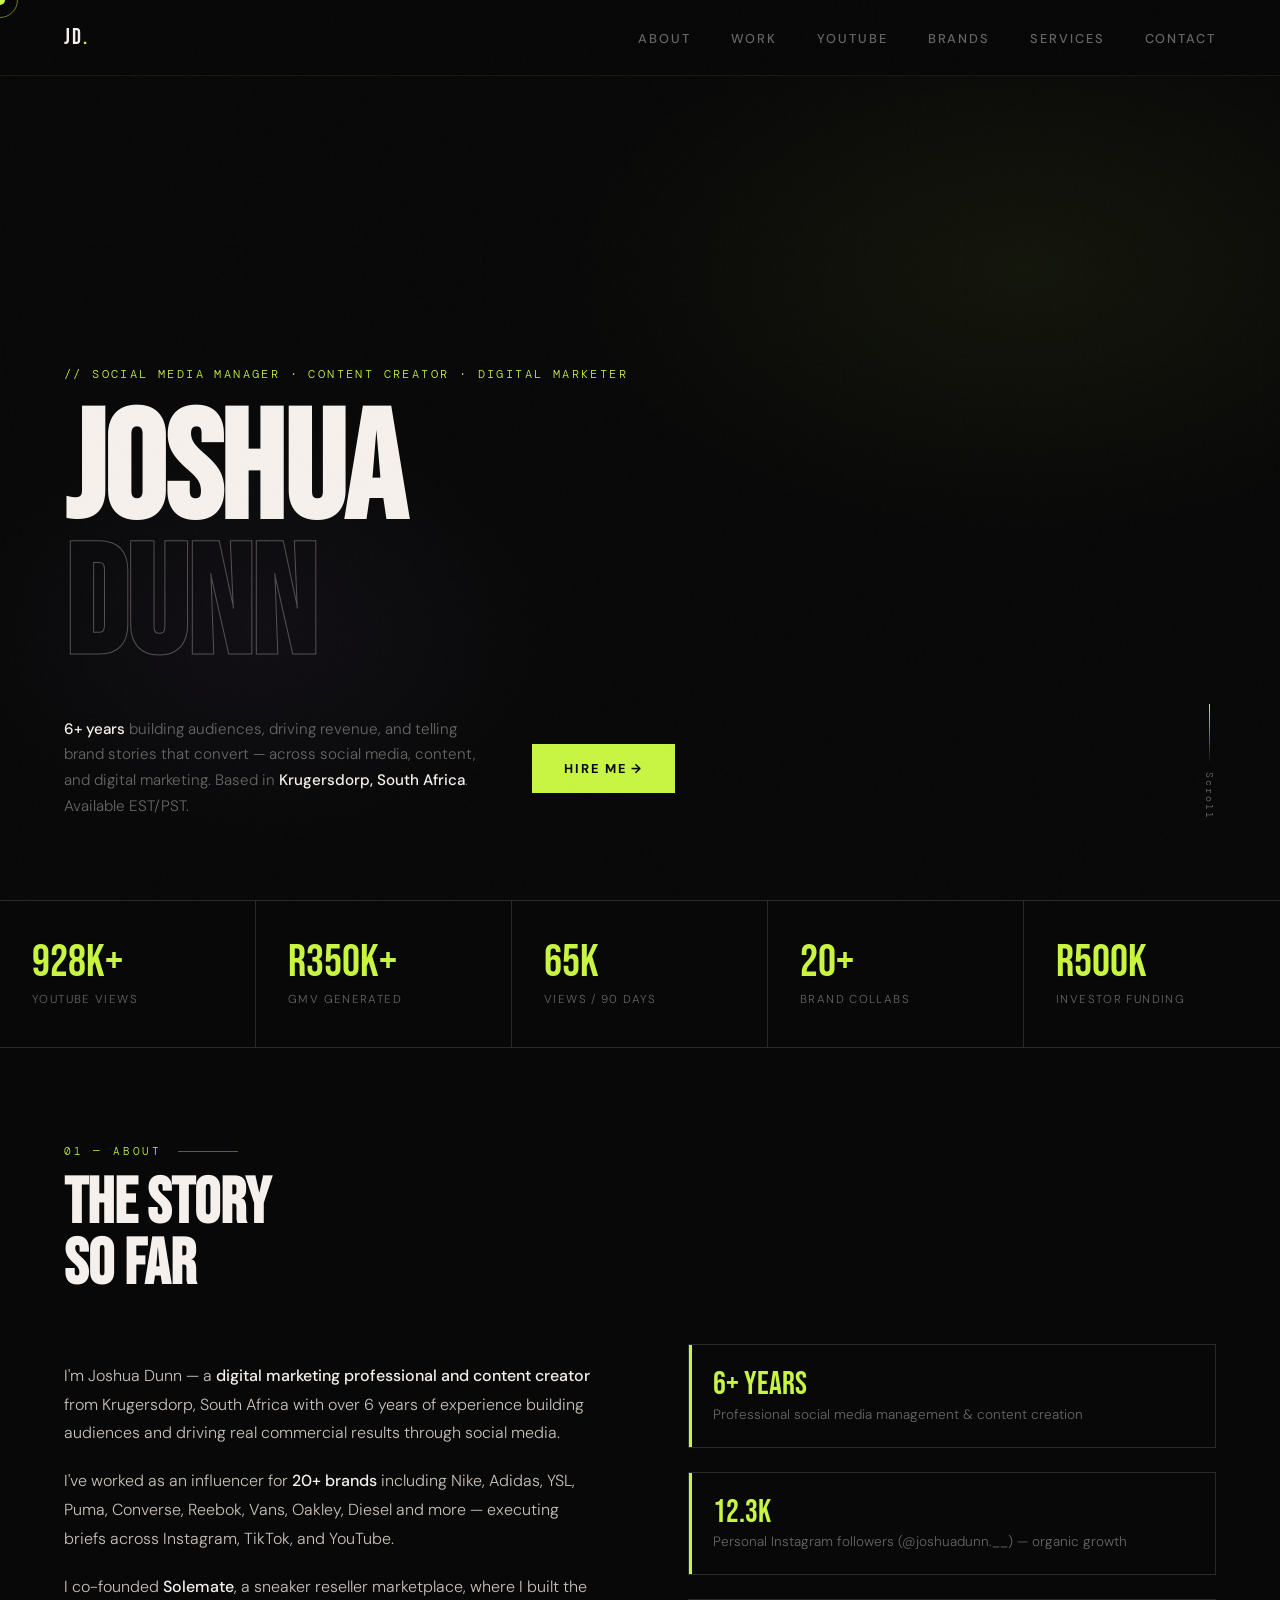
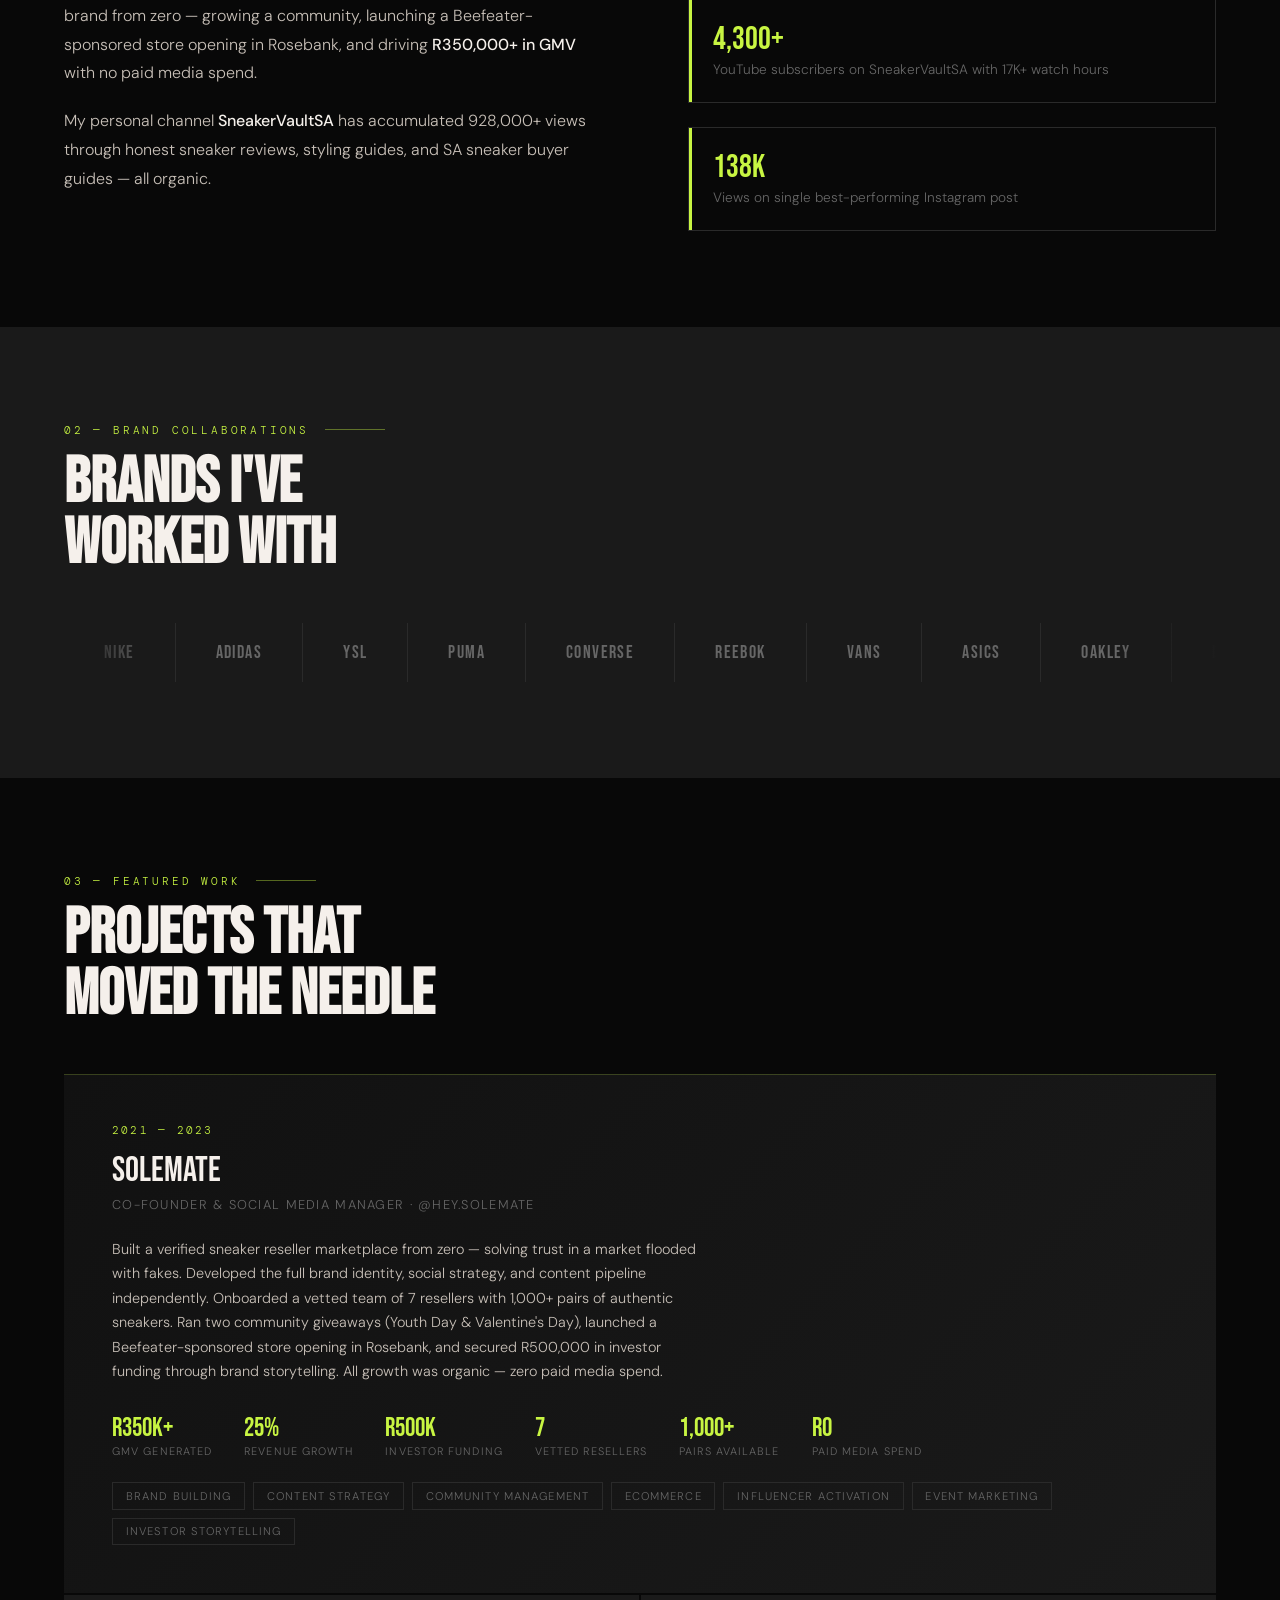
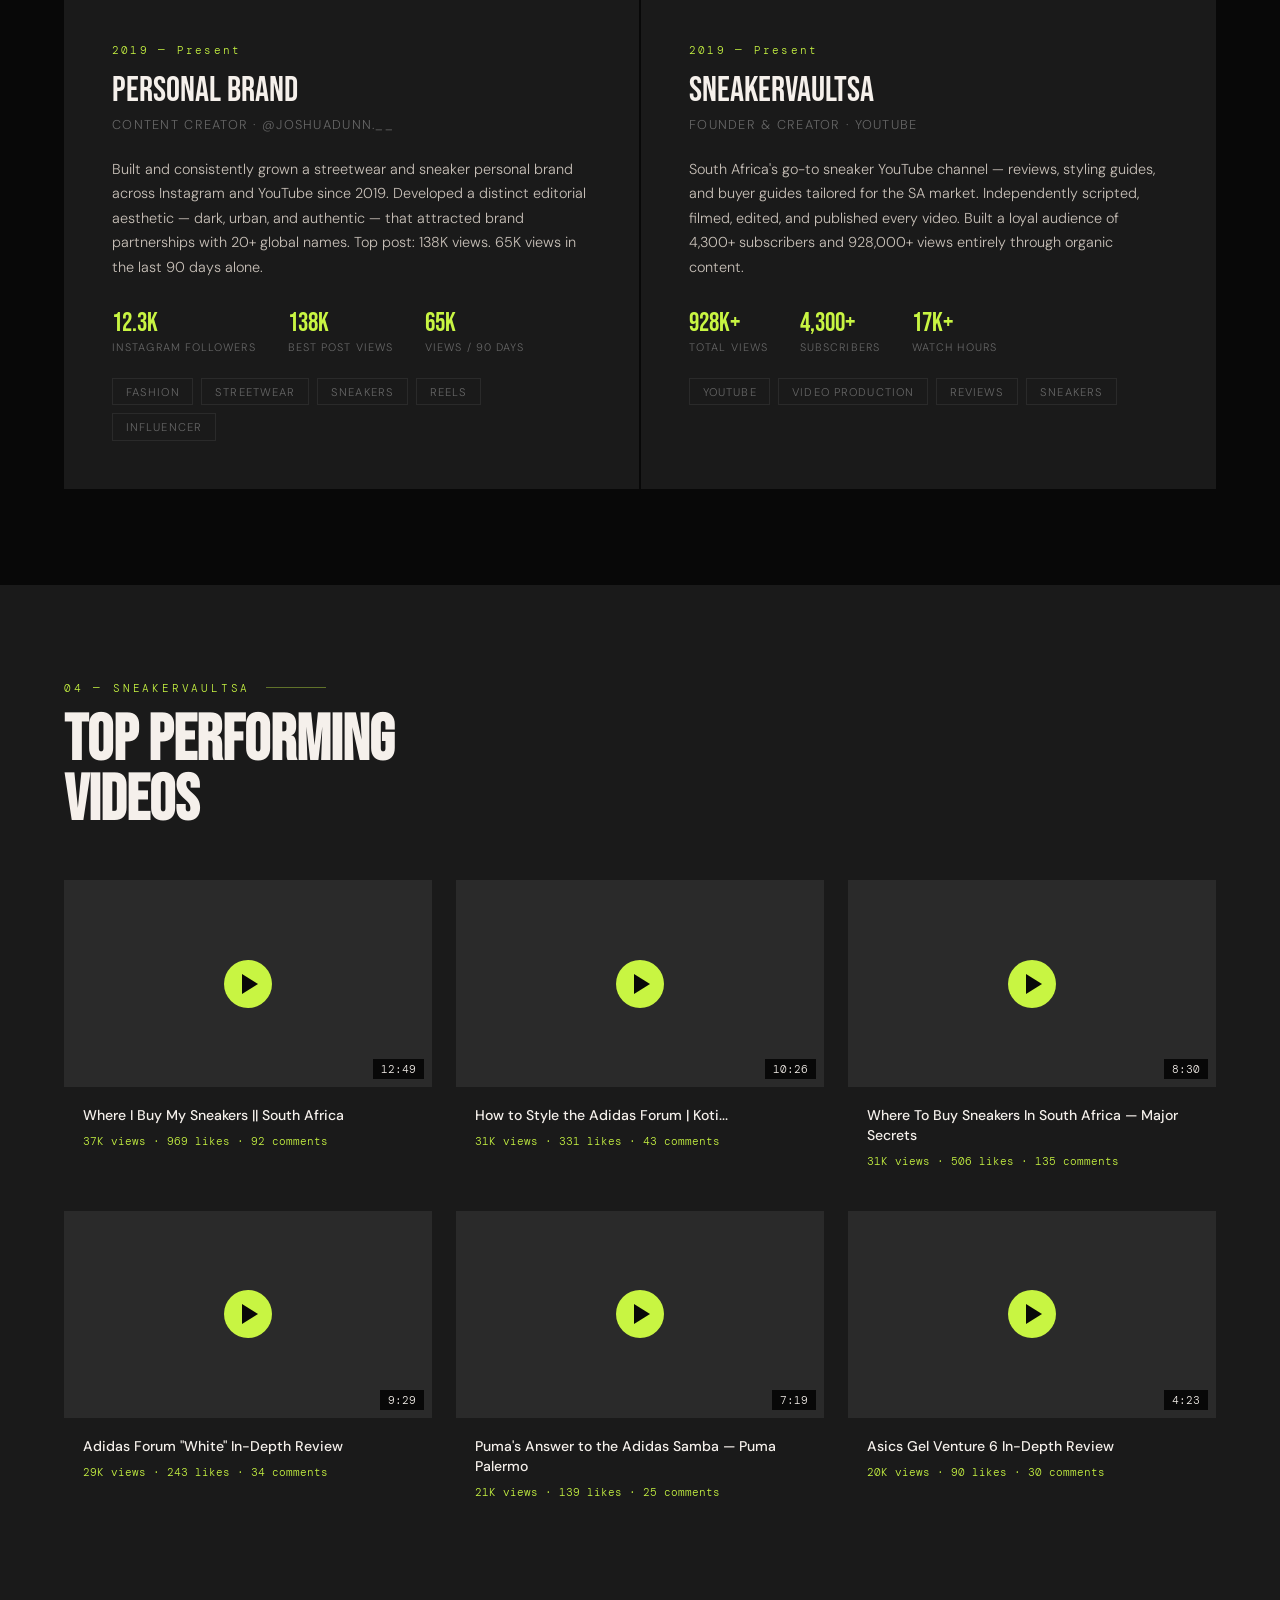
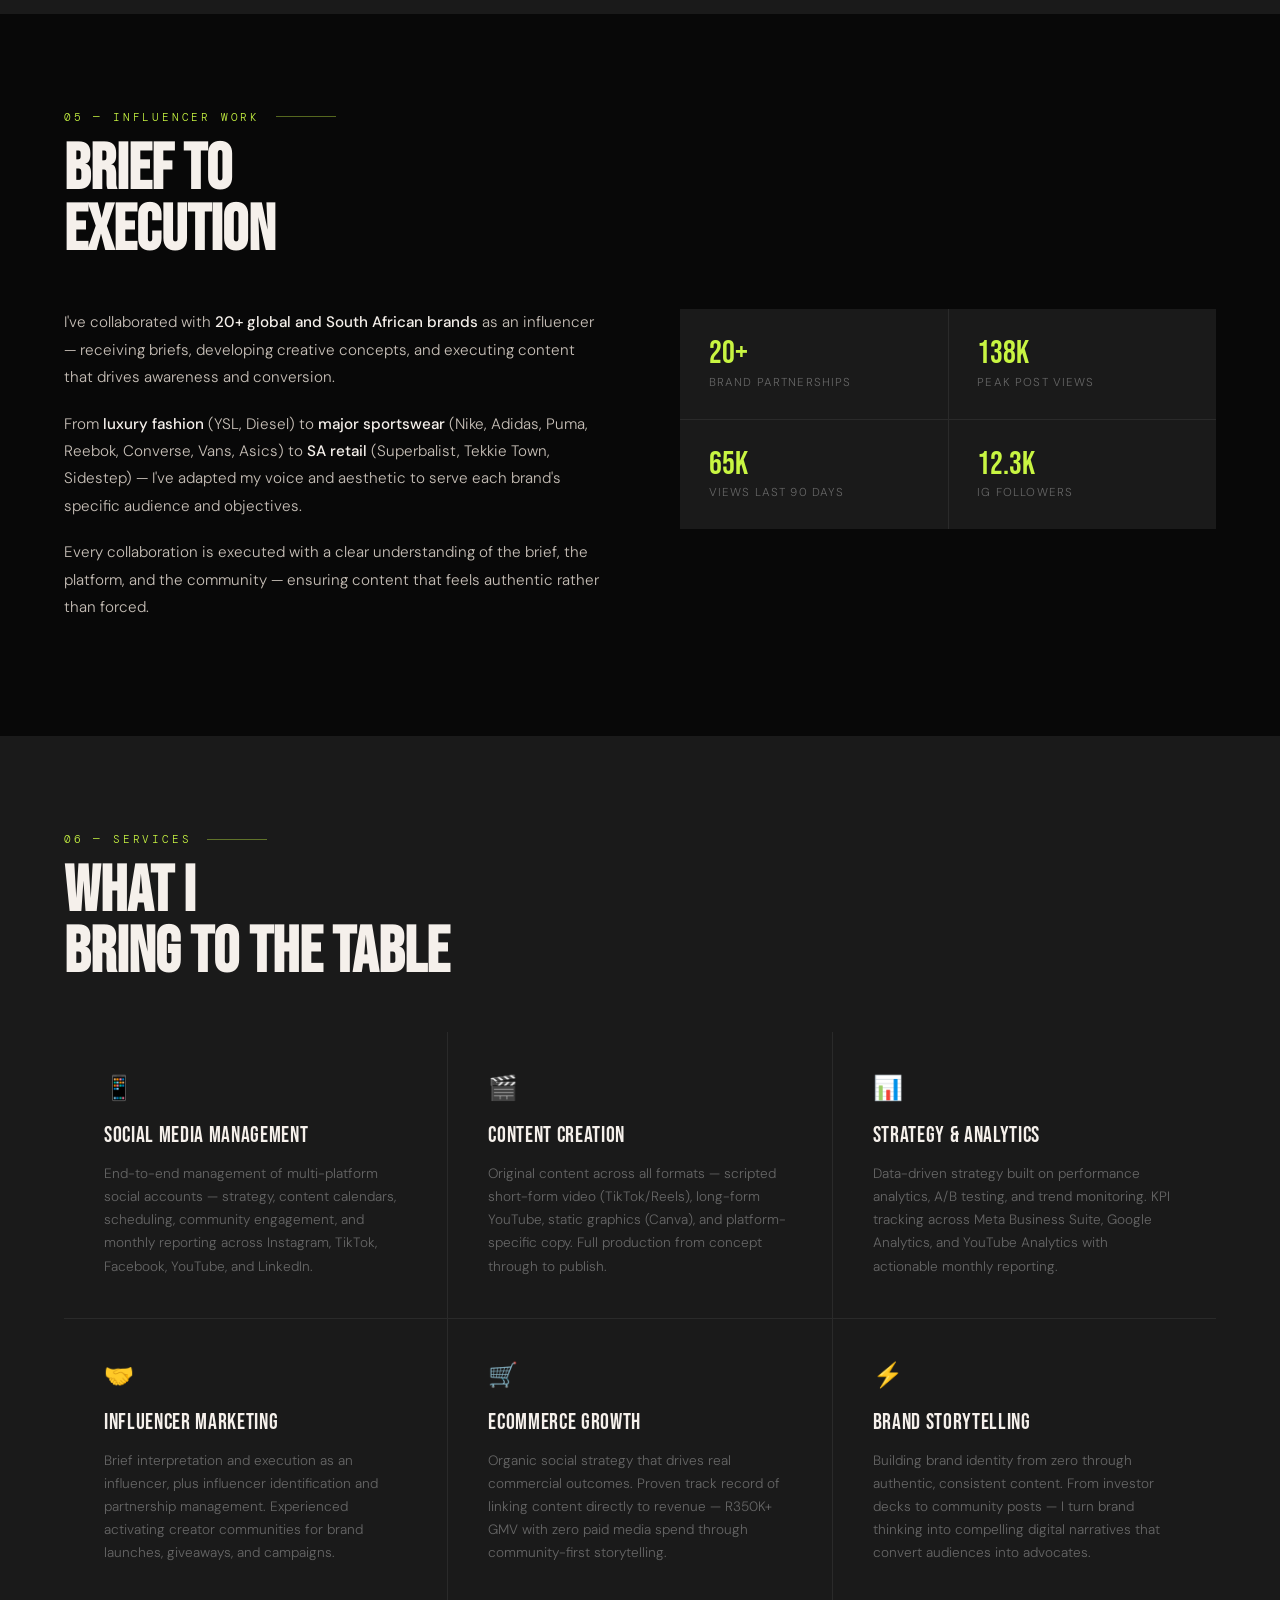
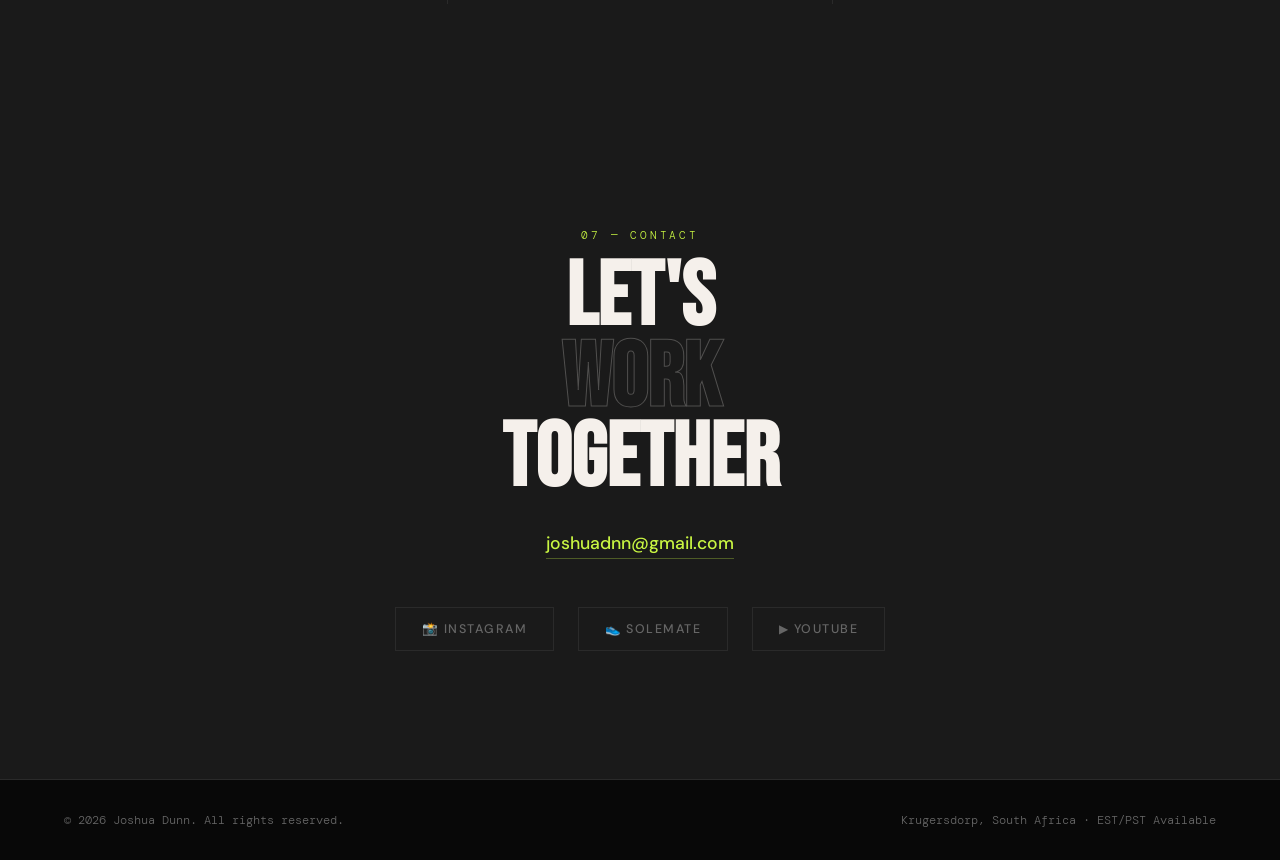
==== index.html @ 51d014b3 "Add files via upload" ====
<!DOCTYPE html>
<html lang="en">
<head>
<meta charset="UTF-8">
<meta name="viewport" content="width=device-width, initial-scale=1.0">
<title>Joshua Dunn — Social Media Manager & Content Creator</title>
<link href="https://fonts.googleapis.com/css2?family=Bebas+Neue&family=DM+Sans:ital,wght@0,300;0,400;0,500;0,700;1,300&family=DM+Mono:wght@400;500&display=swap" rel="stylesheet">
<style>
  :root {
    --black: #080808;
    --white: #f5f0eb;
    --accent: #c8f542;
    --accent2: #7B5EA7;
    --grey: #1a1a1a;
    --grey2: #2a2a2a;
    --muted: #666;
    --text: #c8c0b8;
  }

  *, *::before, *::after { box-sizing: border-box; margin: 0; padding: 0; }

  html { scroll-behavior: smooth; }

  body {
    background: var(--black);
    color: var(--text);
    font-family: 'DM Sans', sans-serif;
    font-weight: 300;
    overflow-x: hidden;
    cursor: none;
  }

  /* Custom cursor */
  .cursor {
    position: fixed;
    width: 10px;
    height: 10px;
    background: var(--accent);
    border-radius: 50%;
    pointer-events: none;
    z-index: 9999;
    transition: transform 0.1s ease;
    transform: translate(-50%, -50%);
  }
  .cursor-ring {
    position: fixed;
    width: 36px;
    height: 36px;
    border: 1px solid var(--accent);
    border-radius: 50%;
    pointer-events: none;
    z-index: 9998;
    transition: transform 0.15s ease, width 0.2s, height 0.2s, opacity 0.2s;
    transform: translate(-50%, -50%);
    opacity: 0.5;
  }

  /* NAV */
  nav {
    position: fixed;
    top: 0; left: 0; right: 0;
    z-index: 100;
    display: flex;
    justify-content: space-between;
    align-items: center;
    padding: 1.5rem 4rem;
    background: rgba(8,8,8,0.85);
    backdrop-filter: blur(12px);
    border-bottom: 1px solid rgba(200,245,66,0.08);
  }

  .nav-logo {
    font-family: 'Bebas Neue', sans-serif;
    font-size: 1.4rem;
    color: var(--white);
    letter-spacing: 0.1em;
  }
  .nav-logo span { color: var(--accent); }

  nav ul {
    display: flex;
    gap: 2.5rem;
    list-style: none;
  }

  nav a {
    color: var(--muted);
    text-decoration: none;
    font-size: 0.8rem;
    letter-spacing: 0.15em;
    text-transform: uppercase;
    transition: color 0.2s;
    font-weight: 500;
  }
  nav a:hover { color: var(--accent); }

  /* HERO */
  .hero {
    min-height: 100vh;
    display: flex;
    flex-direction: column;
    justify-content: flex-end;
    padding: 0 4rem 5rem;
    position: relative;
    overflow: hidden;
  }

  .hero-bg {
    position: absolute;
    inset: 0;
    background:
      radial-gradient(ellipse 60% 50% at 80% 30%, rgba(200,245,66,0.06) 0%, transparent 60%),
      radial-gradient(ellipse 40% 40% at 20% 70%, rgba(123,94,167,0.08) 0%, transparent 60%);
  }

  .hero-grid {
    position: absolute;
    inset: 0;
    background-image:
      linear-gradient(rgba(200,245,66,0.03) 1px, transparent 1px),
      linear-gradient(90deg, rgba(200,245,66,0.03) 1px, transparent 1px);
    background-size: 60px 60px;
    mask-image: linear-gradient(to bottom, transparent, rgba(0,0,0,0.3) 30%, transparent);
  }

  .hero-tag {
    font-family: 'DM Mono', monospace;
    font-size: 0.75rem;
    color: var(--accent);
    letter-spacing: 0.2em;
    text-transform: uppercase;
    margin-bottom: 1.5rem;
    opacity: 0;
    animation: fadeUp 0.8s ease 0.2s forwards;
  }

  .hero h1 {
    font-family: 'Bebas Neue', sans-serif;
    font-size: clamp(5rem, 12vw, 14rem);
    line-height: 0.88;
    color: var(--white);
    letter-spacing: -0.01em;
    opacity: 0;
    animation: fadeUp 0.8s ease 0.4s forwards;
  }

  .hero h1 .outline {
    -webkit-text-stroke: 1px rgba(245,240,235,0.3);
    color: transparent;
  }

  .hero-sub {
    display: flex;
    align-items: center;
    gap: 3rem;
    margin-top: 2.5rem;
    opacity: 0;
    animation: fadeUp 0.8s ease 0.6s forwards;
  }

  .hero-desc {
    max-width: 420px;
    font-size: 0.95rem;
    line-height: 1.7;
    color: var(--muted);
  }

  .hero-desc strong { color: var(--white); font-weight: 500; }

  .hero-cta {
    display: inline-flex;
    align-items: center;
    gap: 0.75rem;
    background: var(--accent);
    color: var(--black);
    padding: 1rem 2rem;
    font-size: 0.8rem;
    font-weight: 700;
    letter-spacing: 0.15em;
    text-transform: uppercase;
    text-decoration: none;
    white-space: nowrap;
    transition: all 0.2s;
  }
  .hero-cta:hover { background: var(--white); transform: translateY(-2px); }

  .hero-scroll {
    position: absolute;
    right: 4rem;
    bottom: 5rem;
    display: flex;
    flex-direction: column;
    align-items: center;
    gap: 0.5rem;
    opacity: 0;
    animation: fadeIn 1s ease 1.2s forwards;
  }
  .hero-scroll span {
    font-family: 'DM Mono', monospace;
    font-size: 0.65rem;
    letter-spacing: 0.2em;
    color: var(--muted);
    writing-mode: vertical-rl;
  }
  .scroll-line {
    width: 1px;
    height: 60px;
    background: linear-gradient(to bottom, var(--accent), transparent);
    animation: scrollPulse 2s ease infinite;
  }

  /* STATS */
  .stats {
    border-top: 1px solid var(--grey2);
    border-bottom: 1px solid var(--grey2);
    display: grid;
    grid-template-columns: repeat(5, 1fr);
  }

  .stat {
    padding: 2.5rem 2rem;
    border-right: 1px solid var(--grey2);
    position: relative;
    overflow: hidden;
    transition: background 0.3s;
  }
  .stat:last-child { border-right: none; }
  .stat:hover { background: rgba(200,245,66,0.03); }

  .stat-num {
    font-family: 'Bebas Neue', sans-serif;
    font-size: 2.8rem;
    color: var(--accent);
    line-height: 1;
    display: block;
  }

  .stat-label {
    font-size: 0.72rem;
    color: var(--muted);
    text-transform: uppercase;
    letter-spacing: 0.12em;
    margin-top: 0.4rem;
    display: block;
  }

  /* SECTIONS */
  section { padding: 6rem 4rem; }

  .section-tag {
    font-family: 'DM Mono', monospace;
    font-size: 0.7rem;
    color: var(--accent);
    letter-spacing: 0.25em;
    text-transform: uppercase;
    margin-bottom: 1rem;
    display: flex;
    align-items: center;
    gap: 1rem;
  }
  .section-tag::after {
    content: '';
    flex: 1;
    max-width: 60px;
    height: 1px;
    background: var(--accent);
    opacity: 0.4;
  }

  .section-title {
    font-family: 'Bebas Neue', sans-serif;
    font-size: clamp(2.5rem, 5vw, 5rem);
    color: var(--white);
    line-height: 0.95;
    margin-bottom: 3rem;
  }

  /* ABOUT */
  .about-grid {
    display: grid;
    grid-template-columns: 1fr 1fr;
    gap: 6rem;
    align-items: center;
  }

  .about-text p {
    font-size: 1rem;
    line-height: 1.8;
    color: var(--text);
    margin-bottom: 1.2rem;
  }

  .about-text p strong { color: var(--white); font-weight: 500; }

  .about-facts {
    display: flex;
    flex-direction: column;
    gap: 1.5rem;
  }

  .fact {
    padding: 1.5rem;
    border: 1px solid var(--grey2);
    position: relative;
    transition: border-color 0.3s;
  }
  .fact:hover { border-color: rgba(200,245,66,0.3); }
  .fact::before {
    content: '';
    position: absolute;
    top: 0; left: 0;
    width: 3px;
    height: 100%;
    background: var(--accent);
  }

  .fact-num {
    font-family: 'Bebas Neue', sans-serif;
    font-size: 2rem;
    color: var(--accent);
    line-height: 1;
  }

  .fact-text {
    font-size: 0.85rem;
    color: var(--muted);
    margin-top: 0.3rem;
  }

  /* BRANDS */
  .brands-section { background: var(--grey); }

  .brands-scroll {
    overflow: hidden;
    margin-top: 3rem;
    position: relative;
  }
  .brands-scroll::before, .brands-scroll::after {
    content: '';
    position: absolute;
    top: 0; bottom: 0;
    width: 100px;
    z-index: 2;
  }
  .brands-scroll::before { left: 0; background: linear-gradient(to right, var(--grey), transparent); }
  .brands-scroll::after { right: 0; background: linear-gradient(to left, var(--grey), transparent); }

  .brands-track {
    display: flex;
    gap: 0;
    animation: scroll 30s linear infinite;
    width: max-content;
  }

  .brand-item {
    padding: 1.2rem 2.5rem;
    border-right: 1px solid var(--grey2);
    font-family: 'Bebas Neue', sans-serif;
    font-size: 1.1rem;
    color: var(--muted);
    letter-spacing: 0.08em;
    white-space: nowrap;
    transition: color 0.3s;
  }
  .brand-item:hover { color: var(--accent); }

  /* WORK */
  .work-grid {
    display: grid;
    grid-template-columns: 1fr 1fr;
    gap: 2px;
    margin-top: 3rem;
  }

  .work-card {
    background: var(--grey);
    padding: 3rem;
    position: relative;
    overflow: hidden;
    transition: background 0.3s;
  }
  .work-card:hover { background: #1f1f1f; }

  .work-card.featured {
    grid-column: span 2;
    background: linear-gradient(135deg, #111 0%, #1a1a1a 100%);
    border-top: 1px solid rgba(200,245,66,0.2);
  }

  .work-card-inner { position: relative; z-index: 2; }

  .work-year {
    font-family: 'DM Mono', monospace;
    font-size: 0.7rem;
    color: var(--accent);
    letter-spacing: 0.2em;
    margin-bottom: 1rem;
  }

  .work-title {
    font-family: 'Bebas Neue', sans-serif;
    font-size: 2.2rem;
    color: var(--white);
    line-height: 1;
    margin-bottom: 0.5rem;
  }

  .work-role {
    font-size: 0.8rem;
    color: var(--muted);
    letter-spacing: 0.1em;
    text-transform: uppercase;
    margin-bottom: 1.5rem;
  }

  .work-desc {
    font-size: 0.9rem;
    line-height: 1.7;
    color: var(--text);
    margin-bottom: 2rem;
    max-width: 600px;
  }

  .work-stats {
    display: flex;
    gap: 2rem;
    flex-wrap: wrap;
  }

  .work-stat {
    display: flex;
    flex-direction: column;
  }

  .work-stat-num {
    font-family: 'Bebas Neue', sans-serif;
    font-size: 1.6rem;
    color: var(--accent);
    line-height: 1;
  }

  .work-stat-label {
    font-size: 0.68rem;
    color: var(--muted);
    text-transform: uppercase;
    letter-spacing: 0.1em;
    margin-top: 0.2rem;
  }

  .work-tags {
    display: flex;
    gap: 0.5rem;
    flex-wrap: wrap;
    margin-top: 1.5rem;
  }

  .tag {
    font-size: 0.7rem;
    padding: 0.35rem 0.8rem;
    border: 1px solid var(--grey2);
    color: var(--muted);
    letter-spacing: 0.1em;
    text-transform: uppercase;
  }

  /* YOUTUBE */
  .yt-grid {
    display: grid;
    grid-template-columns: repeat(3, 1fr);
    gap: 1.5rem;
    margin-top: 3rem;
  }

  .yt-card {
    background: var(--grey);
    overflow: hidden;
    transition: transform 0.3s;
    text-decoration: none;
    display: block;
  }
  .yt-card:hover { transform: translateY(-4px); }

  .yt-thumb {
    aspect-ratio: 16/9;
    background: var(--grey2);
    position: relative;
    overflow: hidden;
    display: flex;
    align-items: center;
    justify-content: center;
  }

  .yt-play {
    width: 48px;
    height: 48px;
    background: var(--accent);
    border-radius: 50%;
    display: flex;
    align-items: center;
    justify-content: center;
    transition: transform 0.2s;
  }
  .yt-card:hover .yt-play { transform: scale(1.1); }

  .yt-play::after {
    content: '';
    border-left: 16px solid var(--black);
    border-top: 10px solid transparent;
    border-bottom: 10px solid transparent;
    margin-left: 4px;
  }

  .yt-thumb-label {
    position: absolute;
    bottom: 0.5rem;
    right: 0.5rem;
    background: rgba(0,0,0,0.8);
    font-family: 'DM Mono', monospace;
    font-size: 0.7rem;
    color: var(--white);
    padding: 0.2rem 0.5rem;
  }

  .yt-info { padding: 1.2rem; }

  .yt-title {
    font-size: 0.88rem;
    color: var(--white);
    font-weight: 500;
    line-height: 1.4;
    margin-bottom: 0.5rem;
  }

  .yt-views {
    font-family: 'DM Mono', monospace;
    font-size: 0.7rem;
    color: var(--accent);
  }

  /* SERVICES */
  .services-section { background: var(--grey); }

  .services-grid {
    display: grid;
    grid-template-columns: repeat(3, 1fr);
    gap: 1px;
    margin-top: 3rem;
    background: var(--grey2);
  }

  .service {
    background: var(--grey);
    padding: 2.5rem;
    transition: background 0.3s;
  }
  .service:hover { background: #202020; }

  .service-icon {
    font-size: 1.5rem;
    margin-bottom: 1.2rem;
    display: block;
  }

  .service-title {
    font-family: 'Bebas Neue', sans-serif;
    font-size: 1.4rem;
    color: var(--white);
    margin-bottom: 0.8rem;
    letter-spacing: 0.03em;
  }

  .service-desc {
    font-size: 0.85rem;
    color: var(--muted);
    line-height: 1.7;
  }

  /* INFLUENCER WORK */
  .influencer-section {}

  .inf-content {
    display: grid;
    grid-template-columns: 1fr 1fr;
    gap: 5rem;
    align-items: start;
    margin-top: 3rem;
  }

  .inf-text p {
    font-size: 0.95rem;
    line-height: 1.8;
    color: var(--text);
    margin-bottom: 1.2rem;
  }
  .inf-text p strong { color: var(--white); font-weight: 500; }

  .inf-stats {
    display: grid;
    grid-template-columns: 1fr 1fr;
    gap: 1px;
    background: var(--grey2);
  }

  .inf-stat {
    background: var(--grey);
    padding: 1.8rem;
  }

  .inf-stat-num {
    font-family: 'Bebas Neue', sans-serif;
    font-size: 2rem;
    color: var(--accent);
    line-height: 1;
  }

  .inf-stat-label {
    font-size: 0.72rem;
    color: var(--muted);
    text-transform: uppercase;
    letter-spacing: 0.1em;
    margin-top: 0.3rem;
  }

  /* CONTACT */
  .contact-section {
    background: var(--grey);
    text-align: center;
    padding: 8rem 4rem;
  }

  .contact-section .section-tag { justify-content: center; }
  .contact-section .section-tag::after { display: none; }

  .contact-title {
    font-family: 'Bebas Neue', sans-serif;
    font-size: clamp(3rem, 7vw, 8rem);
    color: var(--white);
    line-height: 0.9;
    margin-bottom: 2rem;
  }

  .contact-title .outline {
    -webkit-text-stroke: 1px rgba(245,240,235,0.25);
    color: transparent;
  }

  .contact-email {
    display: inline-block;
    font-size: 1.1rem;
    color: var(--accent);
    text-decoration: none;
    border-bottom: 1px solid rgba(200,245,66,0.3);
    padding-bottom: 0.25rem;
    margin-bottom: 3rem;
    transition: border-color 0.2s;
    font-weight: 500;
  }
  .contact-email:hover { border-color: var(--accent); }

  .social-links {
    display: flex;
    justify-content: center;
    gap: 1.5rem;
    flex-wrap: wrap;
  }

  .social-link {
    display: inline-flex;
    align-items: center;
    gap: 0.6rem;
    padding: 0.8rem 1.6rem;
    border: 1px solid var(--grey2);
    color: var(--muted);
    text-decoration: none;
    font-size: 0.78rem;
    letter-spacing: 0.12em;
    text-transform: uppercase;
    transition: all 0.2s;
    font-weight: 500;
  }
  .social-link:hover {
    border-color: var(--accent);
    color: var(--accent);
  }

  /* FOOTER */
  footer {
    padding: 2rem 4rem;
    border-top: 1px solid var(--grey2);
    display: flex;
    justify-content: space-between;
    align-items: center;
  }

  footer p {
    font-size: 0.75rem;
    color: var(--muted);
    font-family: 'DM Mono', monospace;
  }

  /* ANIMATIONS */
  @keyframes fadeUp {
    from { opacity: 0; transform: translateY(30px); }
    to { opacity: 1; transform: translateY(0); }
  }

  @keyframes fadeIn {
    from { opacity: 0; }
    to { opacity: 1; }
  }

  @keyframes scrollPulse {
    0%, 100% { opacity: 1; transform: scaleY(1); }
    50% { opacity: 0.4; transform: scaleY(0.8); }
  }

  @keyframes scroll {
    from { transform: translateX(0); }
    to { transform: translateX(-50%); }
  }

  .reveal {
    opacity: 0;
    transform: translateY(24px);
    transition: opacity 0.7s ease, transform 0.7s ease;
  }
  .reveal.visible {
    opacity: 1;
    transform: translateY(0);
  }

  /* NOISE OVERLAY */
  body::after {
    content: '';
    position: fixed;
    inset: 0;
    background-image: url("data:image/svg+xml,%3Csvg viewBox='0 0 256 256' xmlns='http://www.w3.org/2000/svg'%3E%3Cfilter id='noise'%3E%3CfeTurbulence type='fractalNoise' baseFrequency='0.9' numOctaves='4' stitchTiles='stitch'/%3E%3C/filter%3E%3Crect width='100%25' height='100%25' filter='url(%23noise)' opacity='0.04'/%3E%3C/svg%3E");
    pointer-events: none;
    z-index: 1000;
    opacity: 0.4;
  }

  @media (max-width: 768px) {
    nav { padding: 1.2rem 1.5rem; }
    nav ul { display: none; }
    .hero { padding: 0 1.5rem 3rem; }
    section { padding: 4rem 1.5rem; }
    .stats { grid-template-columns: repeat(2, 1fr); }
    .about-grid, .inf-content { grid-template-columns: 1fr; gap: 3rem; }
    .work-grid { grid-template-columns: 1fr; }
    .work-card.featured { grid-column: span 1; }
    .yt-grid { grid-template-columns: 1fr; }
    .services-grid { grid-template-columns: 1fr; }
    footer { flex-direction: column; gap: 1rem; text-align: center; }
  }
</style>
</head>
<body>

<div class="cursor" id="cursor"></div>
<div class="cursor-ring" id="cursorRing"></div>

<!-- NAV -->
<nav>
  <div class="nav-logo">JD<span>.</span></div>
  <ul>
    <li><a href="#about">About</a></li>
    <li><a href="#work">Work</a></li>
    <li><a href="#youtube">YouTube</a></li>
    <li><a href="#brands">Brands</a></li>
    <li><a href="#services">Services</a></li>
    <li><a href="#contact">Contact</a></li>
  </ul>
</nav>

<!-- HERO -->
<section class="hero">
  <div class="hero-bg"></div>
  <div class="hero-grid"></div>

  <p class="hero-tag">// Social Media Manager · Content Creator · Digital Marketer</p>
  <h1>
    JOSHUA<br>
    <span class="outline">DUNN</span>
  </h1>
  <div class="hero-sub">
    <p class="hero-desc">
      <strong>6+ years</strong> building audiences, driving revenue, and telling brand stories that convert — across social media, content, and digital marketing. Based in <strong>Krugersdorp, South Africa</strong>. Available EST/PST.
    </p>
    <a href="#contact" class="hero-cta">Hire Me →</a>
  </div>

  <div class="hero-scroll">
    <div class="scroll-line"></div>
    <span>Scroll</span>
  </div>
</section>

<!-- STATS BAR -->
<div class="stats">
  <div class="stat">
    <span class="stat-num">928K+</span>
    <span class="stat-label">YouTube Views</span>
  </div>
  <div class="stat">
    <span class="stat-num">R350K+</span>
    <span class="stat-label">GMV Generated</span>
  </div>
  <div class="stat">
    <span class="stat-num">65K</span>
    <span class="stat-label">Views / 90 Days</span>
  </div>
  <div class="stat">
    <span class="stat-num">20+</span>
    <span class="stat-label">Brand Collabs</span>
  </div>
  <div class="stat">
    <span class="stat-num">R500K</span>
    <span class="stat-label">Investor Funding</span>
  </div>
</div>

<!-- ABOUT -->
<section id="about">
  <div class="reveal">
    <p class="section-tag">01 — About</p>
    <h2 class="section-title">THE STORY<br>SO FAR</h2>
  </div>
  <div class="about-grid reveal">
    <div class="about-text">
      <p>I'm Joshua Dunn — a <strong>digital marketing professional and content creator</strong> from Krugersdorp, South Africa with over 6 years of experience building audiences and driving real commercial results through social media.</p>
      <p>I've worked as an influencer for <strong>20+ brands</strong> including Nike, Adidas, YSL, Puma, Converse, Reebok, Vans, Oakley, Diesel and more — executing briefs across Instagram, TikTok, and YouTube.</p>
      <p>I co-founded <strong>Solemate</strong>, a sneaker reseller marketplace, where I built the brand from zero — growing a community, launching a Beefeater-sponsored store opening in Rosebank, and driving <strong>R350,000+ in GMV</strong> with no paid media spend.</p>
      <p>My personal channel <strong>SneakerVaultSA</strong> has accumulated 928,000+ views through honest sneaker reviews, styling guides, and SA sneaker buyer guides — all organic.</p>
    </div>
    <div class="about-facts">
      <div class="fact">
        <div class="fact-num">6+ Years</div>
        <div class="fact-text">Professional social media management & content creation</div>
      </div>
      <div class="fact">
        <div class="fact-num">12.3K</div>
        <div class="fact-text">Personal Instagram followers (@joshuadunn.__) — organic growth</div>
      </div>
      <div class="fact">
        <div class="fact-num">4,300+</div>
        <div class="fact-text">YouTube subscribers on SneakerVaultSA with 17K+ watch hours</div>
      </div>
      <div class="fact">
        <div class="fact-num">138K</div>
        <div class="fact-text">Views on single best-performing Instagram post</div>
      </div>
    </div>
  </div>
</section>

<!-- BRANDS -->
<section class="brands-section" id="brands">
  <div class="reveal">
    <p class="section-tag">02 — Brand Collaborations</p>
    <h2 class="section-title">BRANDS I'VE<br>WORKED WITH</h2>
  </div>
  <div class="brands-scroll reveal">
    <div class="brands-track" id="brandsTrack">
      <span class="brand-item">Nike</span>
      <span class="brand-item">Adidas</span>
      <span class="brand-item">YSL</span>
      <span class="brand-item">Puma</span>
      <span class="brand-item">Converse</span>
      <span class="brand-item">Reebok</span>
      <span class="brand-item">Vans</span>
      <span class="brand-item">Asics</span>
      <span class="brand-item">Oakley</span>
      <span class="brand-item">Diesel</span>
      <span class="brand-item">Superbalist</span>
      <span class="brand-item">Tekkie Town</span>
      <span class="brand-item">Sidestep</span>
      <span class="brand-item">Ballantine's</span>
      <span class="brand-item">FUBU South Africa</span>
      <span class="brand-item">Shesha</span>
      <span class="brand-item">Jonathan D</span>
      <span class="brand-item">Cleanr</span>
      <span class="brand-item">Noble Sneaker Marketplace</span>
      <span class="brand-item">Nike</span>
      <span class="brand-item">Adidas</span>
      <span class="brand-item">YSL</span>
      <span class="brand-item">Puma</span>
      <span class="brand-item">Converse</span>
      <span class="brand-item">Reebok</span>
      <span class="brand-item">Vans</span>
      <span class="brand-item">Asics</span>
      <span class="brand-item">Oakley</span>
      <span class="brand-item">Diesel</span>
      <span class="brand-item">Superbalist</span>
      <span class="brand-item">Tekkie Town</span>
      <span class="brand-item">Sidestep</span>
      <span class="brand-item">Ballantine's</span>
      <span class="brand-item">FUBU South Africa</span>
      <span class="brand-item">Shesha</span>
      <span class="brand-item">Jonathan D</span>
      <span class="brand-item">Cleanr</span>
      <span class="brand-item">Noble Sneaker Marketplace</span>
    </div>
  </div>
</section>

<!-- FEATURED WORK -->
<section id="work">
  <div class="reveal">
    <p class="section-tag">03 — Featured Work</p>
    <h2 class="section-title">PROJECTS THAT<br>MOVED THE NEEDLE</h2>
  </div>

  <div class="work-grid">
    <!-- Solemate -->
    <div class="work-card featured reveal">
      <div class="work-card-inner">
        <div class="work-year">2021 — 2023</div>
        <div class="work-title">SOLEMATE</div>
        <div class="work-role">Co-Founder & Social Media Manager · @hey.solemate</div>
        <p class="work-desc">Built a verified sneaker reseller marketplace from zero — solving trust in a market flooded with fakes. Developed the full brand identity, social strategy, and content pipeline independently. Onboarded a vetted team of 7 resellers with 1,000+ pairs of authentic sneakers. Ran two community giveaways (Youth Day & Valentine's Day), launched a Beefeater-sponsored store opening in Rosebank, and secured R500,000 in investor funding through brand storytelling. All growth was organic — zero paid media spend.</p>
        <div class="work-stats">
          <div class="work-stat">
            <span class="work-stat-num">R350K+</span>
            <span class="work-stat-label">GMV Generated</span>
          </div>
          <div class="work-stat">
            <span class="work-stat-num">25%</span>
            <span class="work-stat-label">Revenue Growth</span>
          </div>
          <div class="work-stat">
            <span class="work-stat-num">R500K</span>
            <span class="work-stat-label">Investor Funding</span>
          </div>
          <div class="work-stat">
            <span class="work-stat-num">7</span>
            <span class="work-stat-label">Vetted Resellers</span>
          </div>
          <div class="work-stat">
            <span class="work-stat-num">1,000+</span>
            <span class="work-stat-label">Pairs Available</span>
          </div>
          <div class="work-stat">
            <span class="work-stat-num">R0</span>
            <span class="work-stat-label">Paid Media Spend</span>
          </div>
        </div>
        <div class="work-tags">
          <span class="tag">Brand Building</span>
          <span class="tag">Content Strategy</span>
          <span class="tag">Community Management</span>
          <span class="tag">eCommerce</span>
          <span class="tag">Influencer Activation</span>
          <span class="tag">Event Marketing</span>
          <span class="tag">Investor Storytelling</span>
        </div>
      </div>
    </div>

    <!-- Personal Brand -->
    <div class="work-card reveal">
      <div class="work-card-inner">
        <div class="work-year">2019 — Present</div>
        <div class="work-title">PERSONAL BRAND</div>
        <div class="work-role">Content Creator · @joshuadunn.__</div>
        <p class="work-desc">Built and consistently grown a streetwear and sneaker personal brand across Instagram and YouTube since 2019. Developed a distinct editorial aesthetic — dark, urban, and authentic — that attracted brand partnerships with 20+ global names. Top post: 138K views. 65K views in the last 90 days alone.</p>
        <div class="work-stats">
          <div class="work-stat">
            <span class="work-stat-num">12.3K</span>
            <span class="work-stat-label">Instagram Followers</span>
          </div>
          <div class="work-stat">
            <span class="work-stat-num">138K</span>
            <span class="work-stat-label">Best Post Views</span>
          </div>
          <div class="work-stat">
            <span class="work-stat-num">65K</span>
            <span class="work-stat-label">Views / 90 Days</span>
          </div>
        </div>
        <div class="work-tags">
          <span class="tag">Fashion</span>
          <span class="tag">Streetwear</span>
          <span class="tag">Sneakers</span>
          <span class="tag">Reels</span>
          <span class="tag">Influencer</span>
        </div>
      </div>
    </div>

    <!-- SneakerVaultSA -->
    <div class="work-card reveal">
      <div class="work-card-inner">
        <div class="work-year">2019 — Present</div>
        <div class="work-title">SNEAKERVAULTSA</div>
        <div class="work-role">Founder & Creator · YouTube</div>
        <p class="work-desc">South Africa's go-to sneaker YouTube channel — reviews, styling guides, and buyer guides tailored for the SA market. Independently scripted, filmed, edited, and published every video. Built a loyal audience of 4,300+ subscribers and 928,000+ views entirely through organic content.</p>
        <div class="work-stats">
          <div class="work-stat">
            <span class="work-stat-num">928K+</span>
            <span class="work-stat-label">Total Views</span>
          </div>
          <div class="work-stat">
            <span class="work-stat-num">4,300+</span>
            <span class="work-stat-label">Subscribers</span>
          </div>
          <div class="work-stat">
            <span class="work-stat-num">17K+</span>
            <span class="work-stat-label">Watch Hours</span>
          </div>
        </div>
        <div class="work-tags">
          <span class="tag">YouTube</span>
          <span class="tag">Video Production</span>
          <span class="tag">Reviews</span>
          <span class="tag">Sneakers</span>
        </div>
      </div>
    </div>
  </div>
</section>

<!-- YOUTUBE -->
<section id="youtube" style="background: var(--grey);">
  <div class="reveal">
    <p class="section-tag">04 — SneakerVaultSA</p>
    <h2 class="section-title">TOP PERFORMING<br>VIDEOS</h2>
  </div>
  <div class="yt-grid">
    <a href="https://www.youtube.com/channel/UCUSegjOgE771VITLk8arK7A" target="_blank" class="yt-card reveal">
      <div class="yt-thumb">
        <div class="yt-play"></div>
        <span class="yt-thumb-label">12:49</span>
      </div>
      <div class="yt-info">
        <div class="yt-title">Where I Buy My Sneakers || South Africa</div>
        <div class="yt-views">37K views · 969 likes · 92 comments</div>
      </div>
    </a>
    <a href="https://www.youtube.com/channel/UCUSegjOgE771VITLk8arK7A" target="_blank" class="yt-card reveal">
      <div class="yt-thumb">
        <div class="yt-play"></div>
        <span class="yt-thumb-label">10:26</span>
      </div>
      <div class="yt-info">
        <div class="yt-title">How to Style the Adidas Forum | Koti...</div>
        <div class="yt-views">31K views · 331 likes · 43 comments</div>
      </div>
    </a>
    <a href="https://www.youtube.com/channel/UCUSegjOgE771VITLk8arK7A" target="_blank" class="yt-card reveal">
      <div class="yt-thumb">
        <div class="yt-play"></div>
        <span class="yt-thumb-label">8:30</span>
      </div>
      <div class="yt-info">
        <div class="yt-title">Where To Buy Sneakers In South Africa — Major Secrets</div>
        <div class="yt-views">31K views · 506 likes · 135 comments</div>
      </div>
    </a>
    <a href="https://www.youtube.com/channel/UCUSegjOgE771VITLk8arK7A" target="_blank" class="yt-card reveal">
      <div class="yt-thumb">
        <div class="yt-play"></div>
        <span class="yt-thumb-label">9:29</span>
      </div>
      <div class="yt-info">
        <div class="yt-title">Adidas Forum "White" In-Depth Review</div>
        <div class="yt-views">29K views · 243 likes · 34 comments</div>
      </div>
    </a>
    <a href="https://www.youtube.com/channel/UCUSegjOgE771VITLk8arK7A" target="_blank" class="yt-card reveal">
      <div class="yt-thumb">
        <div class="yt-play"></div>
        <span class="yt-thumb-label">7:19</span>
      </div>
      <div class="yt-info">
        <div class="yt-title">Puma's Answer to the Adidas Samba — Puma Palermo</div>
        <div class="yt-views">21K views · 139 likes · 25 comments</div>
      </div>
    </a>
    <a href="https://www.youtube.com/channel/UCUSegjOgE771VITLk8arK7A" target="_blank" class="yt-card reveal">
      <div class="yt-thumb">
        <div class="yt-play"></div>
        <span class="yt-thumb-label">4:23</span>
      </div>
      <div class="yt-info">
        <div class="yt-title">Asics Gel Venture 6 In-Depth Review</div>
        <div class="yt-views">20K views · 90 likes · 30 comments</div>
      </div>
    </a>
  </div>
</section>

<!-- INFLUENCER -->
<section id="influencer">
  <div class="reveal">
    <p class="section-tag">05 — Influencer Work</p>
    <h2 class="section-title">BRIEF TO<br>EXECUTION</h2>
  </div>
  <div class="inf-content">
    <div class="inf-text reveal">
      <p>I've collaborated with <strong>20+ global and South African brands</strong> as an influencer — receiving briefs, developing creative concepts, and executing content that drives awareness and conversion.</p>
      <p>From <strong>luxury fashion</strong> (YSL, Diesel) to <strong>major sportswear</strong> (Nike, Adidas, Puma, Reebok, Converse, Vans, Asics) to <strong>SA retail</strong> (Superbalist, Tekkie Town, Sidestep) — I've adapted my voice and aesthetic to serve each brand's specific audience and objectives.</p>
      <p>Every collaboration is executed with a clear understanding of the brief, the platform, and the community — ensuring content that feels authentic rather than forced.</p>
    </div>
    <div class="inf-stats reveal">
      <div class="inf-stat">
        <div class="inf-stat-num">20+</div>
        <div class="inf-stat-label">Brand Partnerships</div>
      </div>
      <div class="inf-stat">
        <div class="inf-stat-num">138K</div>
        <div class="inf-stat-label">Peak Post Views</div>
      </div>
      <div class="inf-stat">
        <div class="inf-stat-num">65K</div>
        <div class="inf-stat-label">Views Last 90 Days</div>
      </div>
      <div class="inf-stat">
        <div class="inf-stat-num">12.3K</div>
        <div class="inf-stat-label">IG Followers</div>
      </div>
    </div>
  </div>
</section>

<!-- SERVICES -->
<section class="services-section" id="services">
  <div class="reveal">
    <p class="section-tag">06 — Services</p>
    <h2 class="section-title">WHAT I<br>BRING TO THE TABLE</h2>
  </div>
  <div class="services-grid">
    <div class="service reveal">
      <span class="service-icon">📱</span>
      <div class="service-title">Social Media Management</div>
      <p class="service-desc">End-to-end management of multi-platform social accounts — strategy, content calendars, scheduling, community engagement, and monthly reporting across Instagram, TikTok, Facebook, YouTube, and LinkedIn.</p>
    </div>
    <div class="service reveal">
      <span class="service-icon">🎬</span>
      <div class="service-title">Content Creation</div>
      <p class="service-desc">Original content across all formats — scripted short-form video (TikTok/Reels), long-form YouTube, static graphics (Canva), and platform-specific copy. Full production from concept through to publish.</p>
    </div>
    <div class="service reveal">
      <span class="service-icon">📊</span>
      <div class="service-title">Strategy & Analytics</div>
      <p class="service-desc">Data-driven strategy built on performance analytics, A/B testing, and trend monitoring. KPI tracking across Meta Business Suite, Google Analytics, and YouTube Analytics with actionable monthly reporting.</p>
    </div>
    <div class="service reveal">
      <span class="service-icon">🤝</span>
      <div class="service-title">Influencer Marketing</div>
      <p class="service-desc">Brief interpretation and execution as an influencer, plus influencer identification and partnership management. Experienced activating creator communities for brand launches, giveaways, and campaigns.</p>
    </div>
    <div class="service reveal">
      <span class="service-icon">🛒</span>
      <div class="service-title">eCommerce Growth</div>
      <p class="service-desc">Organic social strategy that drives real commercial outcomes. Proven track record of linking content directly to revenue — R350K+ GMV with zero paid media spend through community-first storytelling.</p>
    </div>
    <div class="service reveal">
      <span class="service-icon">⚡</span>
      <div class="service-title">Brand Storytelling</div>
      <p class="service-desc">Building brand identity from zero through authentic, consistent content. From investor decks to community posts — I turn brand thinking into compelling digital narratives that convert audiences into advocates.</p>
    </div>
  </div>
</section>

<!-- CONTACT -->
<section class="contact-section" id="contact">
  <p class="section-tag reveal">07 — Contact</p>
  <h2 class="contact-title reveal">LET'S<br><span class="outline">WORK</span><br>TOGETHER</h2>
  <a href="mailto:joshuadnn@gmail.com" class="contact-email reveal">joshuadnn@gmail.com</a>
  <div class="social-links reveal">
    <a href="https://www.instagram.com/joshuadunn.__/" target="_blank" class="social-link">📸 Instagram</a>
    <a href="https://www.instagram.com/hey.solemate/" target="_blank" class="social-link">👟 Solemate</a>
    <a href="https://www.youtube.com/channel/UCUSegjOgE771VITLk8arK7A" target="_blank" class="social-link">▶ YouTube</a>
  </div>
</section>

<!-- FOOTER -->
<footer>
  <p>© 2026 Joshua Dunn. All rights reserved.</p>
  <p>Krugersdorp, South Africa · EST/PST Available</p>
</footer>

<script>
  // Custom cursor
  const cursor = document.getElementById('cursor');
  const ring = document.getElementById('cursorRing');
  let mouseX = 0, mouseY = 0, ringX = 0, ringY = 0;

  document.addEventListener('mousemove', e => {
    mouseX = e.clientX; mouseY = e.clientY;
    cursor.style.left = mouseX + 'px';
    cursor.style.top = mouseY + 'px';
  });

  function animateRing() {
    ringX += (mouseX - ringX) * 0.12;
    ringY += (mouseY - ringY) * 0.12;
    ring.style.left = ringX + 'px';
    ring.style.top = ringY + 'px';
    requestAnimationFrame(animateRing);
  }
  animateRing();

  document.querySelectorAll('a, button').forEach(el => {
    el.addEventListener('mouseenter', () => {
      cursor.style.transform = 'translate(-50%, -50%) scale(2)';
      ring.style.width = '60px';
      ring.style.height = '60px';
      ring.style.opacity = '0.3';
    });
    el.addEventListener('mouseleave', () => {
      cursor.style.transform = 'translate(-50%, -50%) scale(1)';
      ring.style.width = '36px';
      ring.style.height = '36px';
      ring.style.opacity = '0.5';
    });
  });

  // Scroll reveal
  const reveals = document.querySelectorAll('.reveal');
  const observer = new IntersectionObserver(entries => {
    entries.forEach((entry, i) => {
      if (entry.isIntersecting) {
        setTimeout(() => entry.target.classList.add('visible'), i * 80);
        observer.unobserve(entry.target);
      }
    });
  }, { threshold: 0.1 });

  reveals.forEach(el => observer.observe(el));
</script>
</body>
</html>
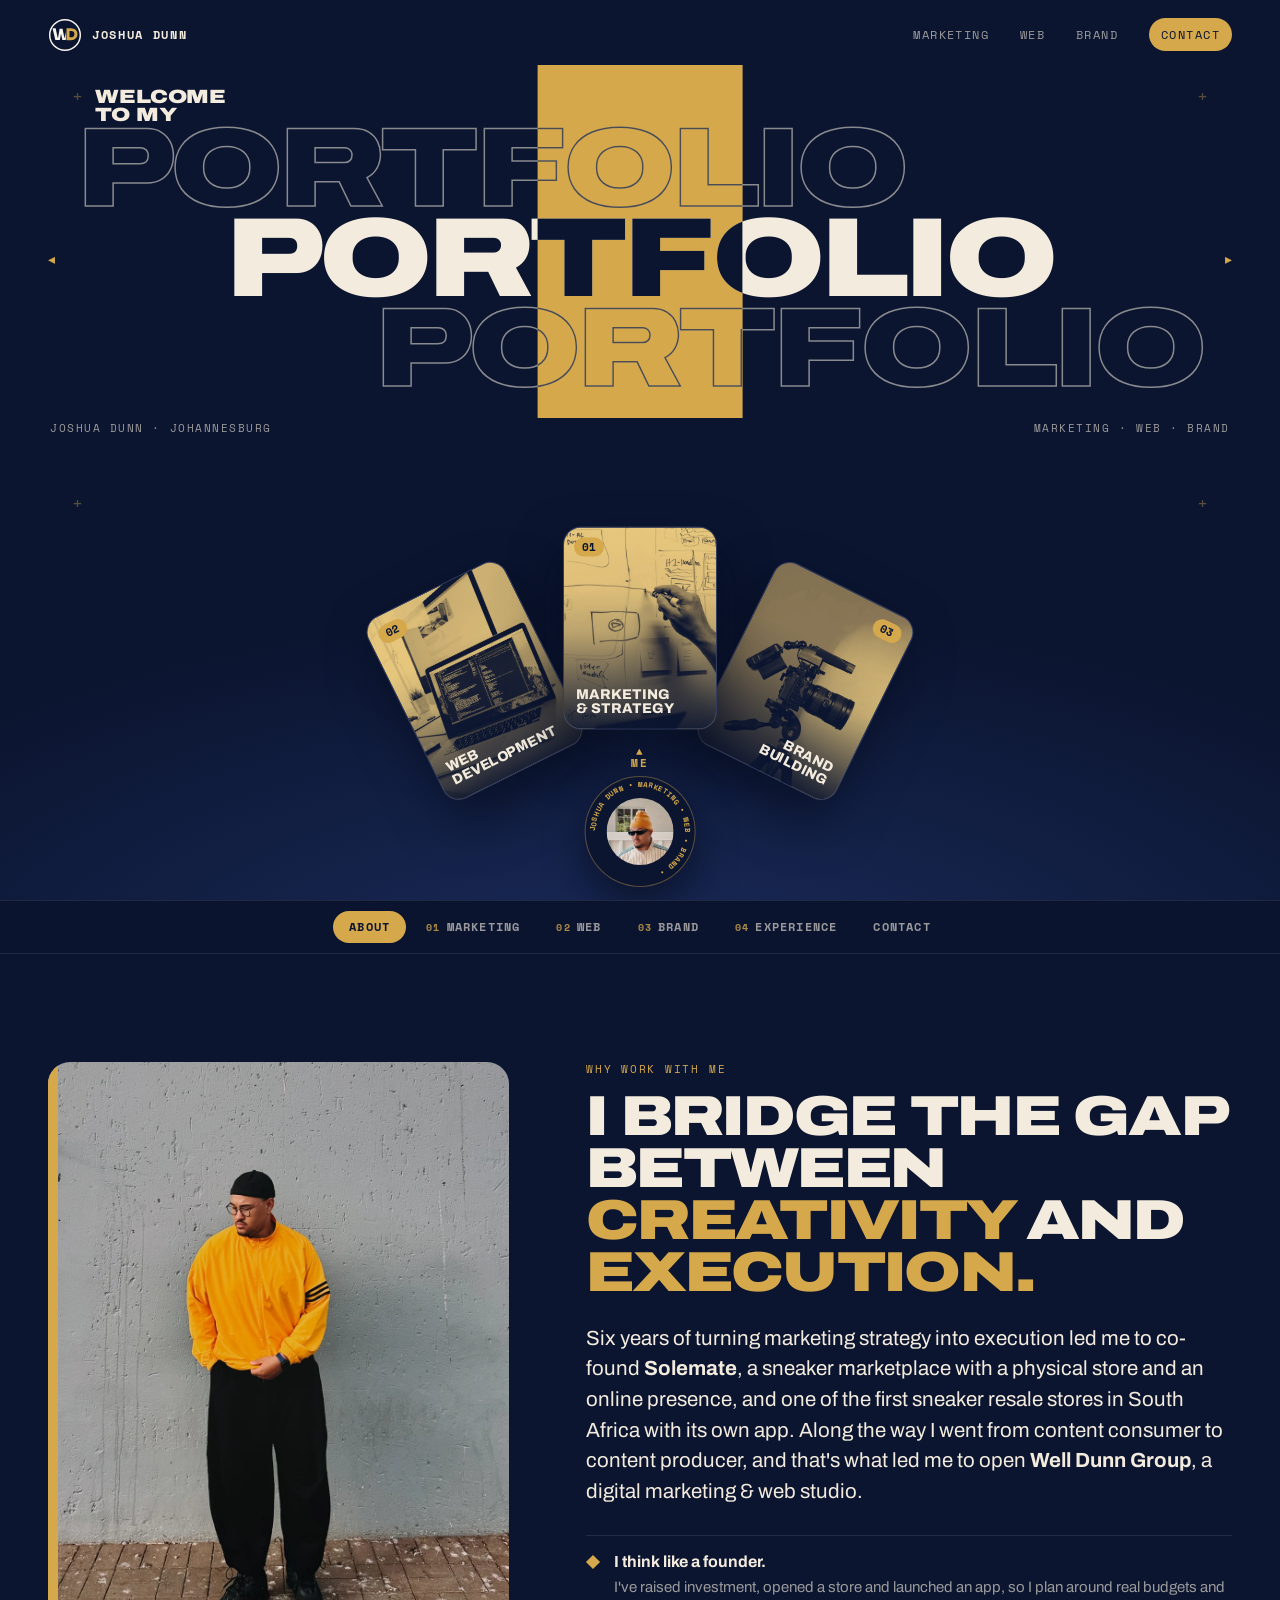
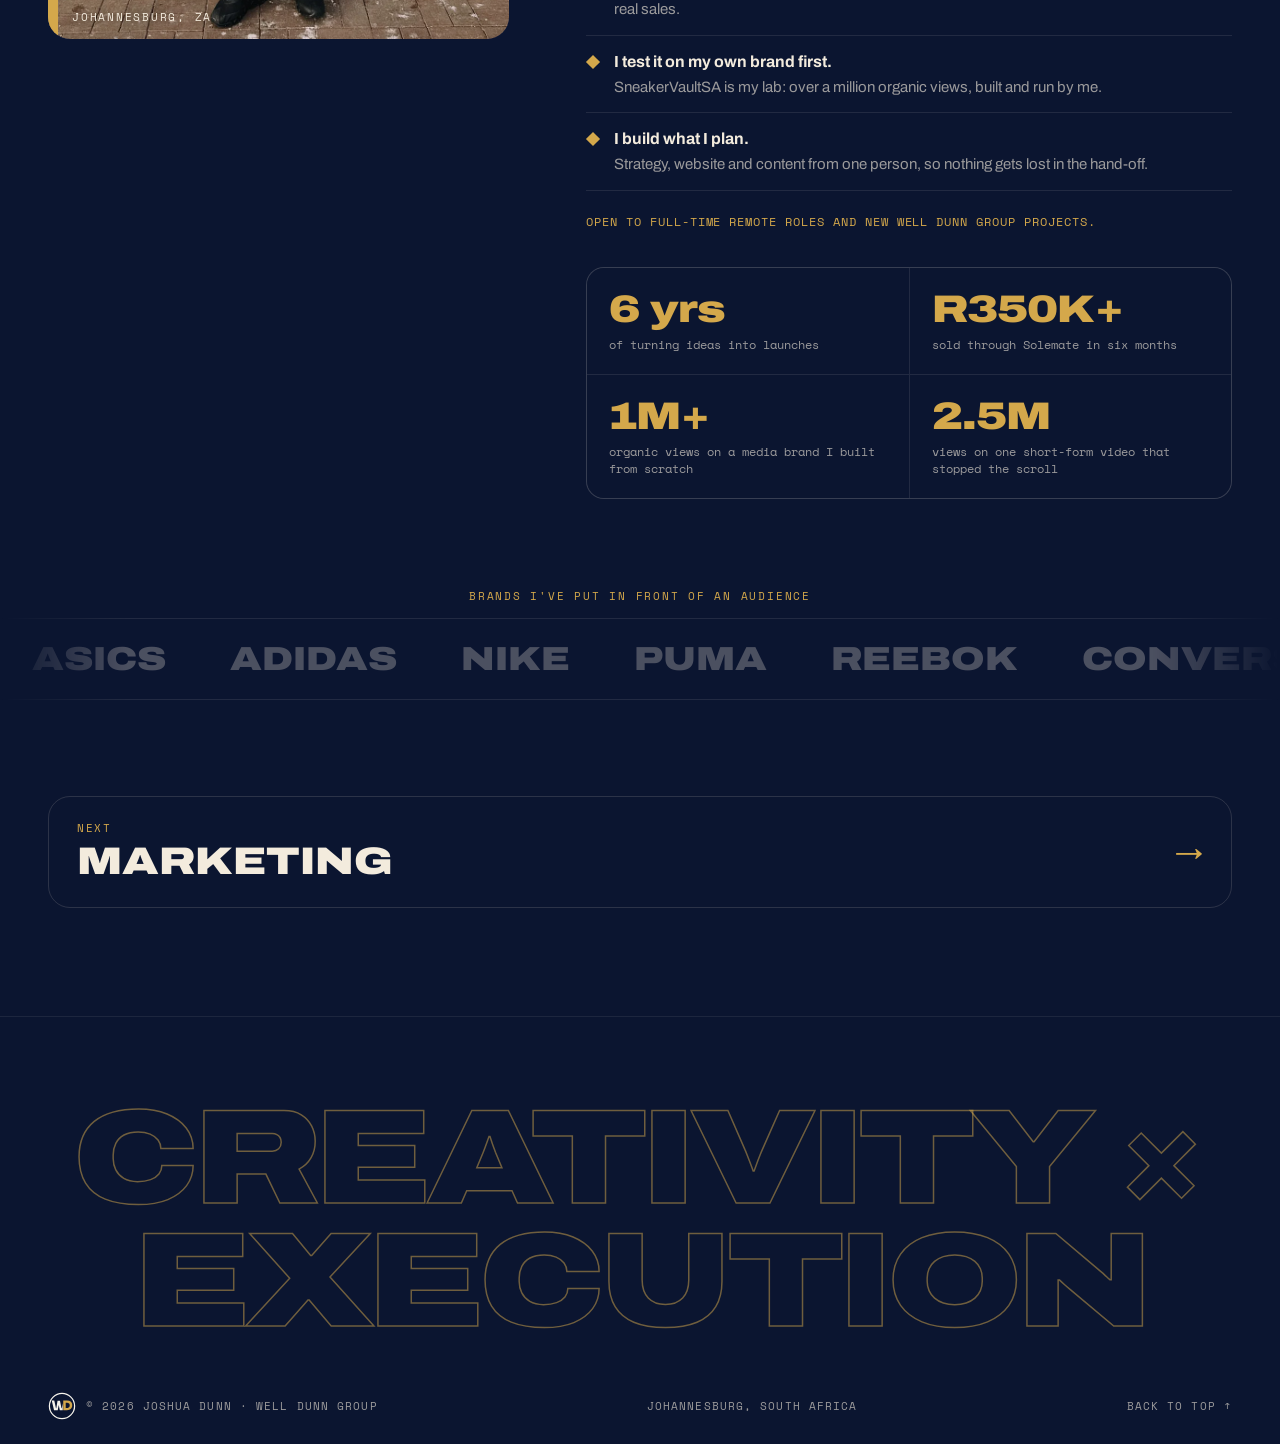
==== commit c383e432: "New portfolio: professional site and creator page Replaces the single-page portfolio. Professional v" ====
--- a/index.html
+++ b/index.html
@@ -1,1234 +1,642 @@
-<!DOCTYPE html>
+<!doctype html>
 <html lang="en">
 <head>
-<meta charset="UTF-8">
-<meta name="viewport" content="width=device-width, initial-scale=1.0">
-<title>Joshua Dunn — Social Media Manager & Content Creator</title>
-<link href="https://fonts.googleapis.com/css2?family=Bebas+Neue&family=DM+Sans:ital,wght@0,300;0,400;0,500;0,700;1,300&family=DM+Mono:wght@400;500&display=swap" rel="stylesheet">
-<style>
-  :root {
-    --black: #080808;
-    --white: #f5f0eb;
-    --accent: #c8f542;
-    --accent2: #7B5EA7;
-    --grey: #1a1a1a;
-    --grey2: #2a2a2a;
-    --muted: #666;
-    --text: #c8c0b8;
-  }
-
-  *, *::before, *::after { box-sizing: border-box; margin: 0; padding: 0; }
-
-  html { scroll-behavior: smooth; }
-
-  body {
-    background: var(--black);
-    color: var(--text);
-    font-family: 'DM Sans', sans-serif;
-    font-weight: 300;
-    overflow-x: hidden;
-    cursor: none;
-  }
-
-  /* Custom cursor */
-  .cursor {
-    position: fixed;
-    width: 10px;
-    height: 10px;
-    background: var(--accent);
-    border-radius: 50%;
-    pointer-events: none;
-    z-index: 9999;
-    transition: transform 0.1s ease;
-    transform: translate(-50%, -50%);
-  }
-  .cursor-ring {
-    position: fixed;
-    width: 36px;
-    height: 36px;
-    border: 1px solid var(--accent);
-    border-radius: 50%;
-    pointer-events: none;
-    z-index: 9998;
-    transition: transform 0.15s ease, width 0.2s, height 0.2s, opacity 0.2s;
-    transform: translate(-50%, -50%);
-    opacity: 0.5;
-  }
-
-  /* NAV */
-  nav {
-    position: fixed;
-    top: 0; left: 0; right: 0;
-    z-index: 100;
-    display: flex;
-    justify-content: space-between;
-    align-items: center;
-    padding: 1.5rem 4rem;
-    background: rgba(8,8,8,0.85);
-    backdrop-filter: blur(12px);
-    border-bottom: 1px solid rgba(200,245,66,0.08);
-  }
-
-  .nav-logo {
-    font-family: 'Bebas Neue', sans-serif;
-    font-size: 1.4rem;
-    color: var(--white);
-    letter-spacing: 0.1em;
-  }
-  .nav-logo span { color: var(--accent); }
-
-  nav ul {
-    display: flex;
-    gap: 2.5rem;
-    list-style: none;
-  }
-
-  nav a {
-    color: var(--muted);
-    text-decoration: none;
-    font-size: 0.8rem;
-    letter-spacing: 0.15em;
-    text-transform: uppercase;
-    transition: color 0.2s;
-    font-weight: 500;
-  }
-  nav a:hover { color: var(--accent); }
-
-  /* HERO */
-  .hero {
-    min-height: 100vh;
-    display: flex;
-    flex-direction: column;
-    justify-content: flex-end;
-    padding: 0 4rem 5rem;
-    position: relative;
-    overflow: hidden;
-  }
-
-  .hero-bg {
-    position: absolute;
-    inset: 0;
-    background:
-      radial-gradient(ellipse 60% 50% at 80% 30%, rgba(200,245,66,0.06) 0%, transparent 60%),
-      radial-gradient(ellipse 40% 40% at 20% 70%, rgba(123,94,167,0.08) 0%, transparent 60%);
-  }
-
-  .hero-grid {
-    position: absolute;
-    inset: 0;
-    background-image:
-      linear-gradient(rgba(200,245,66,0.03) 1px, transparent 1px),
-      linear-gradient(90deg, rgba(200,245,66,0.03) 1px, transparent 1px);
-    background-size: 60px 60px;
-    mask-image: linear-gradient(to bottom, transparent, rgba(0,0,0,0.3) 30%, transparent);
-  }
-
-  .hero-tag {
-    font-family: 'DM Mono', monospace;
-    font-size: 0.75rem;
-    color: var(--accent);
-    letter-spacing: 0.2em;
-    text-transform: uppercase;
-    margin-bottom: 1.5rem;
-    opacity: 0;
-    animation: fadeUp 0.8s ease 0.2s forwards;
-  }
-
-  .hero h1 {
-    font-family: 'Bebas Neue', sans-serif;
-    font-size: clamp(5rem, 12vw, 14rem);
-    line-height: 0.88;
-    color: var(--white);
-    letter-spacing: -0.01em;
-    opacity: 0;
-    animation: fadeUp 0.8s ease 0.4s forwards;
-  }
-
-  .hero h1 .outline {
-    -webkit-text-stroke: 1px rgba(245,240,235,0.3);
-    color: transparent;
-  }
-
-  .hero-sub {
-    display: flex;
-    align-items: center;
-    gap: 3rem;
-    margin-top: 2.5rem;
-    opacity: 0;
-    animation: fadeUp 0.8s ease 0.6s forwards;
-  }
-
-  .hero-desc {
-    max-width: 420px;
-    font-size: 0.95rem;
-    line-height: 1.7;
-    color: var(--muted);
-  }
-
-  .hero-desc strong { color: var(--white); font-weight: 500; }
-
-  .hero-cta {
-    display: inline-flex;
-    align-items: center;
-    gap: 0.75rem;
-    background: var(--accent);
-    color: var(--black);
-    padding: 1rem 2rem;
-    font-size: 0.8rem;
-    font-weight: 700;
-    letter-spacing: 0.15em;
-    text-transform: uppercase;
-    text-decoration: none;
-    white-space: nowrap;
-    transition: all 0.2s;
-  }
-  .hero-cta:hover { background: var(--white); transform: translateY(-2px); }
-
-  .hero-scroll {
-    position: absolute;
-    right: 4rem;
-    bottom: 5rem;
-    display: flex;
-    flex-direction: column;
-    align-items: center;
-    gap: 0.5rem;
-    opacity: 0;
-    animation: fadeIn 1s ease 1.2s forwards;
-  }
-  .hero-scroll span {
-    font-family: 'DM Mono', monospace;
-    font-size: 0.65rem;
-    letter-spacing: 0.2em;
-    color: var(--muted);
-    writing-mode: vertical-rl;
-  }
-  .scroll-line {
-    width: 1px;
-    height: 60px;
-    background: linear-gradient(to bottom, var(--accent), transparent);
-    animation: scrollPulse 2s ease infinite;
-  }
-
-  /* STATS */
-  .stats {
-    border-top: 1px solid var(--grey2);
-    border-bottom: 1px solid var(--grey2);
-    display: grid;
-    grid-template-columns: repeat(5, 1fr);
-  }
-
-  .stat {
-    padding: 2.5rem 2rem;
-    border-right: 1px solid var(--grey2);
-    position: relative;
-    overflow: hidden;
-    transition: background 0.3s;
-  }
-  .stat:last-child { border-right: none; }
-  .stat:hover { background: rgba(200,245,66,0.03); }
-
-  .stat-num {
-    font-family: 'Bebas Neue', sans-serif;
-    font-size: 2.8rem;
-    color: var(--accent);
-    line-height: 1;
-    display: block;
-  }
-
-  .stat-label {
-    font-size: 0.72rem;
-    color: var(--muted);
-    text-transform: uppercase;
-    letter-spacing: 0.12em;
-    margin-top: 0.4rem;
-    display: block;
-  }
-
-  /* SECTIONS */
-  section { padding: 6rem 4rem; }
-
-  .section-tag {
-    font-family: 'DM Mono', monospace;
-    font-size: 0.7rem;
-    color: var(--accent);
-    letter-spacing: 0.25em;
-    text-transform: uppercase;
-    margin-bottom: 1rem;
-    display: flex;
-    align-items: center;
-    gap: 1rem;
-  }
-  .section-tag::after {
-    content: '';
-    flex: 1;
-    max-width: 60px;
-    height: 1px;
-    background: var(--accent);
-    opacity: 0.4;
-  }
-
-  .section-title {
-    font-family: 'Bebas Neue', sans-serif;
-    font-size: clamp(2.5rem, 5vw, 5rem);
-    color: var(--white);
-    line-height: 0.95;
-    margin-bottom: 3rem;
-  }
-
-  /* ABOUT */
-  .about-grid {
-    display: grid;
-    grid-template-columns: 1fr 1fr;
-    gap: 6rem;
-    align-items: center;
-  }
-
-  .about-text p {
-    font-size: 1rem;
-    line-height: 1.8;
-    color: var(--text);
-    margin-bottom: 1.2rem;
-  }
-
-  .about-text p strong { color: var(--white); font-weight: 500; }
-
-  .about-facts {
-    display: flex;
-    flex-direction: column;
-    gap: 1.5rem;
-  }
-
-  .fact {
-    padding: 1.5rem;
-    border: 1px solid var(--grey2);
-    position: relative;
-    transition: border-color 0.3s;
-  }
-  .fact:hover { border-color: rgba(200,245,66,0.3); }
-  .fact::before {
-    content: '';
-    position: absolute;
-    top: 0; left: 0;
-    width: 3px;
-    height: 100%;
-    background: var(--accent);
-  }
-
-  .fact-num {
-    font-family: 'Bebas Neue', sans-serif;
-    font-size: 2rem;
-    color: var(--accent);
-    line-height: 1;
-  }
-
-  .fact-text {
-    font-size: 0.85rem;
-    color: var(--muted);
-    margin-top: 0.3rem;
-  }
-
-  /* BRANDS */
-  .brands-section { background: var(--grey); }
-
-  .brands-scroll {
-    overflow: hidden;
-    margin-top: 3rem;
-    position: relative;
-  }
-  .brands-scroll::before, .brands-scroll::after {
-    content: '';
-    position: absolute;
-    top: 0; bottom: 0;
-    width: 100px;
-    z-index: 2;
-  }
-  .brands-scroll::before { left: 0; background: linear-gradient(to right, var(--grey), transparent); }
-  .brands-scroll::after { right: 0; background: linear-gradient(to left, var(--grey), transparent); }
-
-  .brands-track {
-    display: flex;
-    gap: 0;
-    animation: scroll 30s linear infinite;
-    width: max-content;
-  }
-
-  .brand-item {
-    padding: 1.2rem 2.5rem;
-    border-right: 1px solid var(--grey2);
-    font-family: 'Bebas Neue', sans-serif;
-    font-size: 1.1rem;
-    color: var(--muted);
-    letter-spacing: 0.08em;
-    white-space: nowrap;
-    transition: color 0.3s;
-  }
-  .brand-item:hover { color: var(--accent); }
-
-  /* WORK */
-  .work-grid {
-    display: grid;
-    grid-template-columns: 1fr 1fr;
-    gap: 2px;
-    margin-top: 3rem;
-  }
-
-  .work-card {
-    background: var(--grey);
-    padding: 3rem;
-    position: relative;
-    overflow: hidden;
-    transition: background 0.3s;
-  }
-  .work-card:hover { background: #1f1f1f; }
-
-  .work-card.featured {
-    grid-column: span 2;
-    background: linear-gradient(135deg, #111 0%, #1a1a1a 100%);
-    border-top: 1px solid rgba(200,245,66,0.2);
-  }
-
-  .work-card-inner { position: relative; z-index: 2; }
-
-  .work-year {
-    font-family: 'DM Mono', monospace;
-    font-size: 0.7rem;
-    color: var(--accent);
-    letter-spacing: 0.2em;
-    margin-bottom: 1rem;
-  }
-
-  .work-title {
-    font-family: 'Bebas Neue', sans-serif;
-    font-size: 2.2rem;
-    color: var(--white);
-    line-height: 1;
-    margin-bottom: 0.5rem;
-  }
-
-  .work-role {
-    font-size: 0.8rem;
-    color: var(--muted);
-    letter-spacing: 0.1em;
-    text-transform: uppercase;
-    margin-bottom: 1.5rem;
-  }
-
-  .work-desc {
-    font-size: 0.9rem;
-    line-height: 1.7;
-    color: var(--text);
-    margin-bottom: 2rem;
-    max-width: 600px;
-  }
-
-  .work-stats {
-    display: flex;
-    gap: 2rem;
-    flex-wrap: wrap;
-  }
-
-  .work-stat {
-    display: flex;
-    flex-direction: column;
-  }
-
-  .work-stat-num {
-    font-family: 'Bebas Neue', sans-serif;
-    font-size: 1.6rem;
-    color: var(--accent);
-    line-height: 1;
-  }
-
-  .work-stat-label {
-    font-size: 0.68rem;
-    color: var(--muted);
-    text-transform: uppercase;
-    letter-spacing: 0.1em;
-    margin-top: 0.2rem;
-  }
-
-  .work-tags {
-    display: flex;
-    gap: 0.5rem;
-    flex-wrap: wrap;
-    margin-top: 1.5rem;
-  }
-
-  .tag {
-    font-size: 0.7rem;
-    padding: 0.35rem 0.8rem;
-    border: 1px solid var(--grey2);
-    color: var(--muted);
-    letter-spacing: 0.1em;
-    text-transform: uppercase;
-  }
-
-  /* YOUTUBE */
-  .yt-grid {
-    display: grid;
-    grid-template-columns: repeat(3, 1fr);
-    gap: 1.5rem;
-    margin-top: 3rem;
-  }
-
-  .yt-card {
-    background: var(--grey);
-    overflow: hidden;
-    transition: transform 0.3s;
-    text-decoration: none;
-    display: block;
-  }
-  .yt-card:hover { transform: translateY(-4px); }
-
-  .yt-thumb {
-    aspect-ratio: 16/9;
-    background: var(--grey2);
-    position: relative;
-    overflow: hidden;
-    display: flex;
-    align-items: center;
-    justify-content: center;
-  }
-
-  .yt-play {
-    width: 48px;
-    height: 48px;
-    background: var(--accent);
-    border-radius: 50%;
-    display: flex;
-    align-items: center;
-    justify-content: center;
-    transition: transform 0.2s;
-  }
-  .yt-card:hover .yt-play { transform: scale(1.1); }
-
-  .yt-play::after {
-    content: '';
-    border-left: 16px solid var(--black);
-    border-top: 10px solid transparent;
-    border-bottom: 10px solid transparent;
-    margin-left: 4px;
-  }
-
-  .yt-thumb-label {
-    position: absolute;
-    bottom: 0.5rem;
-    right: 0.5rem;
-    background: rgba(0,0,0,0.8);
-    font-family: 'DM Mono', monospace;
-    font-size: 0.7rem;
-    color: var(--white);
-    padding: 0.2rem 0.5rem;
-  }
-
-  .yt-info { padding: 1.2rem; }
-
-  .yt-title {
-    font-size: 0.88rem;
-    color: var(--white);
-    font-weight: 500;
-    line-height: 1.4;
-    margin-bottom: 0.5rem;
-  }
-
-  .yt-views {
-    font-family: 'DM Mono', monospace;
-    font-size: 0.7rem;
-    color: var(--accent);
-  }
-
-  /* SERVICES */
-  .services-section { background: var(--grey); }
-
-  .services-grid {
-    display: grid;
-    grid-template-columns: repeat(3, 1fr);
-    gap: 1px;
-    margin-top: 3rem;
-    background: var(--grey2);
-  }
-
-  .service {
-    background: var(--grey);
-    padding: 2.5rem;
-    transition: background 0.3s;
-  }
-  .service:hover { background: #202020; }
-
-  .service-icon {
-    font-size: 1.5rem;
-    margin-bottom: 1.2rem;
-    display: block;
-  }
-
-  .service-title {
-    font-family: 'Bebas Neue', sans-serif;
-    font-size: 1.4rem;
-    color: var(--white);
-    margin-bottom: 0.8rem;
-    letter-spacing: 0.03em;
-  }
-
-  .service-desc {
-    font-size: 0.85rem;
-    color: var(--muted);
-    line-height: 1.7;
-  }
-
-  /* INFLUENCER WORK */
-  .influencer-section {}
-
-  .inf-content {
-    display: grid;
-    grid-template-columns: 1fr 1fr;
-    gap: 5rem;
-    align-items: start;
-    margin-top: 3rem;
-  }
-
-  .inf-text p {
-    font-size: 0.95rem;
-    line-height: 1.8;
-    color: var(--text);
-    margin-bottom: 1.2rem;
-  }
-  .inf-text p strong { color: var(--white); font-weight: 500; }
-
-  .inf-stats {
-    display: grid;
-    grid-template-columns: 1fr 1fr;
-    gap: 1px;
-    background: var(--grey2);
-  }
-
-  .inf-stat {
-    background: var(--grey);
-    padding: 1.8rem;
-  }
-
-  .inf-stat-num {
-    font-family: 'Bebas Neue', sans-serif;
-    font-size: 2rem;
-    color: var(--accent);
-    line-height: 1;
-  }
-
-  .inf-stat-label {
-    font-size: 0.72rem;
-    color: var(--muted);
-    text-transform: uppercase;
-    letter-spacing: 0.1em;
-    margin-top: 0.3rem;
-  }
-
-  /* CONTACT */
-  .contact-section {
-    background: var(--grey);
-    text-align: center;
-    padding: 8rem 4rem;
-  }
-
-  .contact-section .section-tag { justify-content: center; }
-  .contact-section .section-tag::after { display: none; }
-
-  .contact-title {
-    font-family: 'Bebas Neue', sans-serif;
-    font-size: clamp(3rem, 7vw, 8rem);
-    color: var(--white);
-    line-height: 0.9;
-    margin-bottom: 2rem;
-  }
-
-  .contact-title .outline {
-    -webkit-text-stroke: 1px rgba(245,240,235,0.25);
-    color: transparent;
-  }
-
-  .contact-email {
-    display: inline-block;
-    font-size: 1.1rem;
-    color: var(--accent);
-    text-decoration: none;
-    border-bottom: 1px solid rgba(200,245,66,0.3);
-    padding-bottom: 0.25rem;
-    margin-bottom: 3rem;
-    transition: border-color 0.2s;
-    font-weight: 500;
-  }
-  .contact-email:hover { border-color: var(--accent); }
-
-  .social-links {
-    display: flex;
-    justify-content: center;
-    gap: 1.5rem;
-    flex-wrap: wrap;
-  }
-
-  .social-link {
-    display: inline-flex;
-    align-items: center;
-    gap: 0.6rem;
-    padding: 0.8rem 1.6rem;
-    border: 1px solid var(--grey2);
-    color: var(--muted);
-    text-decoration: none;
-    font-size: 0.78rem;
-    letter-spacing: 0.12em;
-    text-transform: uppercase;
-    transition: all 0.2s;
-    font-weight: 500;
-  }
-  .social-link:hover {
-    border-color: var(--accent);
-    color: var(--accent);
-  }
-
-  /* FOOTER */
-  footer {
-    padding: 2rem 4rem;
-    border-top: 1px solid var(--grey2);
-    display: flex;
-    justify-content: space-between;
-    align-items: center;
-  }
-
-  footer p {
-    font-size: 0.75rem;
-    color: var(--muted);
-    font-family: 'DM Mono', monospace;
-  }
-
-  /* ANIMATIONS */
-  @keyframes fadeUp {
-    from { opacity: 0; transform: translateY(30px); }
-    to { opacity: 1; transform: translateY(0); }
-  }
-
-  @keyframes fadeIn {
-    from { opacity: 0; }
-    to { opacity: 1; }
-  }
-
-  @keyframes scrollPulse {
-    0%, 100% { opacity: 1; transform: scaleY(1); }
-    50% { opacity: 0.4; transform: scaleY(0.8); }
-  }
-
-  @keyframes scroll {
-    from { transform: translateX(0); }
-    to { transform: translateX(-50%); }
-  }
-
-  .reveal {
-    opacity: 0;
-    transform: translateY(24px);
-    transition: opacity 0.7s ease, transform 0.7s ease;
-  }
-  .reveal.visible {
-    opacity: 1;
-    transform: translateY(0);
-  }
-
-  /* NOISE OVERLAY */
-  body::after {
-    content: '';
-    position: fixed;
-    inset: 0;
-    background-image: url("data:image/svg+xml,%3Csvg viewBox='0 0 256 256' xmlns='http://www.w3.org/2000/svg'%3E%3Cfilter id='noise'%3E%3CfeTurbulence type='fractalNoise' baseFrequency='0.9' numOctaves='4' stitchTiles='stitch'/%3E%3C/filter%3E%3Crect width='100%25' height='100%25' filter='url(%23noise)' opacity='0.04'/%3E%3C/svg%3E");
-    pointer-events: none;
-    z-index: 1000;
-    opacity: 0.4;
-  }
-
-  @media (max-width: 768px) {
-    nav { padding: 1.2rem 1.5rem; }
-    nav ul { display: none; }
-    .hero { padding: 0 1.5rem 3rem; }
-    section { padding: 4rem 1.5rem; }
-    .stats { grid-template-columns: repeat(2, 1fr); }
-    .about-grid, .inf-content { grid-template-columns: 1fr; gap: 3rem; }
-    .work-grid { grid-template-columns: 1fr; }
-    .work-card.featured { grid-column: span 1; }
-    .yt-grid { grid-template-columns: 1fr; }
-    .services-grid { grid-template-columns: 1fr; }
-    footer { flex-direction: column; gap: 1rem; text-align: center; }
-  }
-</style>
+  <meta charset="utf-8">
+  <meta name="viewport" content="width=device-width, initial-scale=1">
+  <title>Joshua Dunn | Marketing, Strategy & Web</title>
+  <meta name="description" content="Joshua Dunn: marketing and strategy, web development and brand building from Johannesburg. Co-founder of Solemate and founder of Well Dunn Group.">
+  <meta name="theme-color" content="#0B1530">
+  <link rel="canonical" href="https://joshuadnn-eng.github.io/joshuadunn.github.io/">
+  <meta property="og:type" content="website">
+  <meta property="og:url" content="https://joshuadnn-eng.github.io/joshuadunn.github.io/">
+  <meta property="og:title" content="Joshua Dunn | Marketing, Strategy &amp; Web">
+  <meta property="og:description" content="Joshua Dunn: marketing and strategy, web development and brand building from Johannesburg. Co-founder of Solemate and founder of Well Dunn Group.">
+  <meta property="og:image" content="https://joshuadnn-eng.github.io/joshuadunn.github.io/assets/img/share-professional.jpg">
+  <meta property="og:image:width" content="1200">
+  <meta property="og:image:height" content="630">
+  <meta name="twitter:card" content="summary_large_image">
+  <link rel="icon" href="assets/img/logos/wdg-mark.svg" type="image/svg+xml">
+  <link rel="preconnect" href="https://fonts.googleapis.com">
+  <link rel="preconnect" href="https://fonts.gstatic.com" crossorigin>
+  <link href="https://fonts.googleapis.com/css2?family=Archivo:wdth,wght@62..125,400..900&family=Space+Mono:wght@400;700&display=swap" rel="stylesheet">
+  <link rel="stylesheet" href="assets/css/style.css">
 </head>
 <body>
 
-<div class="cursor" id="cursor"></div>
-<div class="cursor-ring" id="cursorRing"></div>
-
-<!-- NAV -->
-<nav>
-  <div class="nav-logo">JD<span>.</span></div>
-  <ul>
-    <li><a href="#about">About</a></li>
-    <li><a href="#work">Work</a></li>
-    <li><a href="#youtube">YouTube</a></li>
-    <li><a href="#brands">Brands</a></li>
-    <li><a href="#services">Services</a></li>
-    <li><a href="#contact">Contact</a></li>
-  </ul>
-</nav>
-
-<!-- HERO -->
-<section class="hero">
-  <div class="hero-bg"></div>
-  <div class="hero-grid"></div>
-
-  <p class="hero-tag">// Social Media Manager · Content Creator · Digital Marketer</p>
-  <h1>
-    JOSHUA<br>
-    <span class="outline">DUNN</span>
-  </h1>
-  <div class="hero-sub">
-    <p class="hero-desc">
-      <strong>6+ years</strong> building audiences, driving revenue, and telling brand stories that convert — across social media, content, and digital marketing. Based in <strong>Krugersdorp, South Africa</strong>. Available EST/PST.
-    </p>
-    <a href="#contact" class="hero-cta">Hire Me →</a>
-  </div>
-
-  <div class="hero-scroll">
-    <div class="scroll-line"></div>
-    <span>Scroll</span>
-  </div>
-</section>
-
-<!-- STATS BAR -->
-<div class="stats">
-  <div class="stat">
-    <span class="stat-num">928K+</span>
-    <span class="stat-label">YouTube Views</span>
-  </div>
-  <div class="stat">
-    <span class="stat-num">R350K+</span>
-    <span class="stat-label">GMV Generated</span>
-  </div>
-  <div class="stat">
-    <span class="stat-num">65K</span>
-    <span class="stat-label">Views / 90 Days</span>
-  </div>
-  <div class="stat">
-    <span class="stat-num">20+</span>
-    <span class="stat-label">Brand Collabs</span>
-  </div>
-  <div class="stat">
-    <span class="stat-num">R500K</span>
-    <span class="stat-label">Investor Funding</span>
-  </div>
-</div>
-
-<!-- ABOUT -->
-<section id="about">
-  <div class="reveal">
-    <p class="section-tag">01 — About</p>
-    <h2 class="section-title">THE STORY<br>SO FAR</h2>
-  </div>
-  <div class="about-grid reveal">
-    <div class="about-text">
-      <p>I'm Joshua Dunn — a <strong>digital marketing professional and content creator</strong> from Krugersdorp, South Africa with over 6 years of experience building audiences and driving real commercial results through social media.</p>
-      <p>I've worked as an influencer for <strong>20+ brands</strong> including Nike, Adidas, YSL, Puma, Converse, Reebok, Vans, Oakley, Diesel and more — executing briefs across Instagram, TikTok, and YouTube.</p>
-      <p>I co-founded <strong>Solemate</strong>, a sneaker reseller marketplace, where I built the brand from zero — growing a community, launching a Beefeater-sponsored store opening in Rosebank, and driving <strong>R350,000+ in GMV</strong> with no paid media spend.</p>
-      <p>My personal channel <strong>SneakerVaultSA</strong> has accumulated 928,000+ views through honest sneaker reviews, styling guides, and SA sneaker buyer guides — all organic.</p>
+  <!-- ============ INTRO ============ -->
+  <header class="hero" id="top">
+    <nav class="topbar" aria-label="Main">
+      <a class="brand" href="#top">
+        <img src="assets/img/logos/wdg-mark-reversed.svg" alt="" width="34" height="34">
+        <span>Joshua Dunn</span>
+      </a>
+      <ul class="nav-links">
+        <li><a href="#marketing">Marketing</a></li>
+        <li><a href="#web">Web</a></li>
+        <li><a href="#content">Brand</a></li>
+        <li><a class="nav-cta" href="#contact">Contact</a></li>
+      </ul>
+    </nav>
+
+    <div class="stage">
+      <span class="plus p1" aria-hidden="true">+</span>
+      <span class="plus p2" aria-hidden="true">+</span>
+      <span class="plus p3" aria-hidden="true">+</span>
+      <span class="plus p4" aria-hidden="true">+</span>
+
+      <div class="title-wrap">
+        <p class="welcome">Welcome<br>to my</p>
+        <span class="arrow left" aria-hidden="true">&#9666;</span>
+        <span class="arrow right" aria-hidden="true">&#9656;</span>
+
+        <span class="block" aria-hidden="true"></span>
+        <h1 class="headline">
+          <span class="sr-only">Joshua Dunn, portfolio</span>
+          <span class="row outline r1" aria-hidden="true">Portfolio</span>
+          <span class="row solid" aria-hidden="true">Portfolio</span>
+          <span class="row outline r3" aria-hidden="true">Portfolio</span>
+        </h1>
+        <div class="headline clone" aria-hidden="true">
+          <span class="row outline r1">Portfolio</span>
+          <span class="row solid">Portfolio</span>
+          <span class="row outline r3">Portfolio</span>
+        </div>
+      </div>
+
+      <div class="subline">
+        <span>Joshua Dunn · Johannesburg</span>
+        <span>Marketing · Web · Brand</span>
+      </div>
+
+      <div class="fan">
+        <div class="pivot">
+          <!-- Card photos are placeholders (Unsplash, tinted navy/gold): swap the img src to replace -->
+          <a class="card" href="#web" style="--i:1; --a:-22deg">
+            <img src="assets/img/placeholders/web.webp" alt="">
+            <span class="card-no">02</span>
+            <span class="card-title">Web <br>Development</span>
+          </a>
+          <a class="card align-right" href="#content" style="--i:3; --a:22deg">
+            <img src="assets/img/placeholders/content.webp" alt="">
+            <span class="card-no">03</span>
+            <span class="card-title">Brand <br>Building</span>
+          </a>
+          <a class="card center" href="#marketing" style="--i:2; --a:0deg">
+            <img src="assets/img/placeholders/marketing.webp" alt="">
+            <span class="card-no">01</span>
+            <span class="card-title">Marketing <br>&amp; Strategy</span>
+          </a>
+        </div>
+
+        <a class="badge" href="#about" aria-label="About me">
+          <span class="me-tag" aria-hidden="true">&#9650;<br>Me</span>
+          <svg class="ring" viewBox="0 0 200 200" aria-hidden="true">
+            <defs><path id="ring-path" d="M100,100 m-82,0 a82,82 0 1,1 164,0 a82,82 0 1,1 -164,0"/></defs>
+            <text><textPath href="#ring-path">JOSHUA DUNN • MARKETING • WEB • BRAND •</textPath></text>
+          </svg>
+          <img class="face" src="assets/img/me/me-badge.webp" alt="" width="600" height="600">
+        </a>
+      </div>
     </div>
-    <div class="about-facts">
-      <div class="fact">
-        <div class="fact-num">6+ Years</div>
-        <div class="fact-text">Professional social media management & content creation</div>
-      </div>
-      <div class="fact">
-        <div class="fact-num">12.3K</div>
-        <div class="fact-text">Personal Instagram followers (@joshuadunn.__) — organic growth</div>
-      </div>
-      <div class="fact">
-        <div class="fact-num">4,300+</div>
-        <div class="fact-text">YouTube subscribers on SneakerVaultSA with 17K+ watch hours</div>
-      </div>
-      <div class="fact">
-        <div class="fact-num">138K</div>
-        <div class="fact-text">Views on single best-performing Instagram post</div>
-      </div>
+  </header>
+
+  <!-- Section tabs: with JS, only the chosen section shows; without JS, all sections show in one scroll -->
+  <div id="sections-top" aria-hidden="true"></div>
+  <nav class="section-tabs" aria-label="Sections">
+    <div class="tabs-track">
+      <a href="#about">About</a>
+      <a href="#marketing"><span>01</span>Marketing</a>
+      <a href="#web"><span>02</span>Web</a>
+      <a href="#content"><span>03</span>Brand</a>
+      <a href="#experience"><span>04</span>Experience</a>
+      <a href="#contact">Contact</a>
     </div>
-  </div>
-</section>
-
-<!-- BRANDS -->
-<section class="brands-section" id="brands">
-  <div class="reveal">
-    <p class="section-tag">02 — Brand Collaborations</p>
-    <h2 class="section-title">BRANDS I'VE<br>WORKED WITH</h2>
-  </div>
-  <div class="brands-scroll reveal">
-    <div class="brands-track" id="brandsTrack">
-      <span class="brand-item">Nike</span>
-      <span class="brand-item">Adidas</span>
-      <span class="brand-item">YSL</span>
-      <span class="brand-item">Puma</span>
-      <span class="brand-item">Converse</span>
-      <span class="brand-item">Reebok</span>
-      <span class="brand-item">Vans</span>
-      <span class="brand-item">Asics</span>
-      <span class="brand-item">Oakley</span>
-      <span class="brand-item">Diesel</span>
-      <span class="brand-item">Superbalist</span>
-      <span class="brand-item">Tekkie Town</span>
-      <span class="brand-item">Sidestep</span>
-      <span class="brand-item">Ballantine's</span>
-      <span class="brand-item">FUBU South Africa</span>
-      <span class="brand-item">Shesha</span>
-      <span class="brand-item">Jonathan D</span>
-      <span class="brand-item">Cleanr</span>
-      <span class="brand-item">Noble Sneaker Marketplace</span>
-      <span class="brand-item">Nike</span>
-      <span class="brand-item">Adidas</span>
-      <span class="brand-item">YSL</span>
-      <span class="brand-item">Puma</span>
-      <span class="brand-item">Converse</span>
-      <span class="brand-item">Reebok</span>
-      <span class="brand-item">Vans</span>
-      <span class="brand-item">Asics</span>
-      <span class="brand-item">Oakley</span>
-      <span class="brand-item">Diesel</span>
-      <span class="brand-item">Superbalist</span>
-      <span class="brand-item">Tekkie Town</span>
-      <span class="brand-item">Sidestep</span>
-      <span class="brand-item">Ballantine's</span>
-      <span class="brand-item">FUBU South Africa</span>
-      <span class="brand-item">Shesha</span>
-      <span class="brand-item">Jonathan D</span>
-      <span class="brand-item">Cleanr</span>
-      <span class="brand-item">Noble Sneaker Marketplace</span>
+  </nav>
+
+  <main>
+    <!-- ============ ABOUT ============ -->
+    <section class="section about" id="about">
+      <div class="wrap about-grid">
+        <figure class="about-photo" data-reveal>
+          <img src="assets/img/me/me-about.webp" alt="Joshua Dunn in a yellow track top and black trousers against a grey wall" loading="lazy">
+          <figcaption>Johannesburg, ZA</figcaption>
+        </figure>
+
+        <div class="about-copy">
+          <p class="eyebrow" data-reveal>Why work with me</p>
+          <h2 class="h-xl" data-reveal>I bridge the gap between <span class="gold">creativity</span> and <span class="gold">execution.</span></h2>
+          <p class="lead" data-reveal>
+            Six years of turning marketing strategy into execution led me to co-found <strong>Solemate</strong>,
+            a sneaker marketplace with a physical store and an online presence, and one of the first sneaker
+            resale stores in South Africa with its own app. Along the way I went from content consumer to
+            content producer, and that's what led me to open <strong>Well Dunn Group</strong>, a digital
+            marketing &amp; web studio.
+          </p>
+
+          <ul class="reasons" data-reveal>
+            <li>
+              <b>I think like a founder.</b>
+              I've raised investment, opened a store and launched an app, so I plan around real budgets and real sales.
+            </li>
+            <li>
+              <b>I test it on my own brand first.</b>
+              SneakerVaultSA is my lab: over a million organic views, built and run by me.
+            </li>
+            <li>
+              <b>I build what I plan.</b>
+              Strategy, website and content from one person, so nothing gets lost in the hand-off.
+            </li>
+          </ul>
+
+          <p class="availability" data-reveal>Open to full-time remote roles and new Well Dunn Group projects.</p>
+
+          <ul class="stats" data-reveal>
+            <li><strong>6 yrs</strong><span>of turning ideas into launches</span></li>
+            <li><strong>R350K+</strong><span>sold through Solemate in six months</span></li>
+            <li><strong>1M+</strong><span>organic views on a media brand I built from scratch</span></li>
+            <li><strong>2.5M</strong><span>views on one short-form video that stopped the scroll</span></li>
+          </ul>
+        </div>
+      </div>
+
+      <div class="brands" aria-label="Brands I've put in front of an audience">
+        <p class="brands-label">Brands I've put in front of an audience</p>
+        <div class="marquee">
+          <div class="marquee-track">
+            <span>ASICS</span><span>adidas</span><span>Nike</span><span>Puma</span><span>Reebok</span>
+            <span>Converse</span><span>Superbalist</span><span>Shesha</span><span>Sportscene</span><span>YSL</span>
+          </div>
+          <div class="marquee-track" aria-hidden="true">
+            <span>ASICS</span><span>adidas</span><span>Nike</span><span>Puma</span><span>Reebok</span>
+            <span>Converse</span><span>Superbalist</span><span>Shesha</span><span>Sportscene</span><span>YSL</span>
+          </div>
+        </div>
+      </div>
+    </section>
+
+    <!-- ============ 01 MARKETING & STRATEGY ============ -->
+    <section class="section" id="marketing">
+      <div class="wrap">
+        <header class="sec-head" data-reveal>
+          <span class="sec-no">01</span>
+          <h2 class="h-sec">Marketing <br>&amp; Strategy</h2>
+          <p class="sec-intro">Plans that leave the whiteboard. I find the angle, build the plan, and stay for the numbers.</p>
+        </header>
+
+        <!-- Solemate -->
+        <article class="case">
+          <div class="case-intro">
+            <div class="case-text" data-reveal>
+              <p class="kicker">Case study · 2021 – 2024</p>
+              <h3 class="h-case">Solemate</h3>
+              <p class="role">Co-founder &amp; Head of Marketing and Community</p>
+              <p>
+                Four founders, one pop-up and a sneaker app. Vuyo Pakade, Olebogeng Radise, Polo and I built
+                Solemate to make buying and selling authentic sneakers simple and trustworthy. The Sneaker Shack
+                backed us with R500K, we opened a pop-up at 33 Baker Street, Rosebank, and put the app live a
+                month later. I ran the marketing and the community.
+              </p>
+              <a class="btn" href="work/solemate.html">Read the full case study <span aria-hidden="true">&#8599;</span></a>
+            </div>
+            <figure class="case-hero" data-reveal>
+              <img src="assets/img/solemate/founders.webp" alt="The Solemate 'Meet the founders' post: Vuyo, Josh, Ole and Polo" loading="lazy">
+            </figure>
+          </div>
+
+          <ul class="results" data-reveal>
+            <li><strong>R500K</strong><span>raised from The Sneaker Shack</span></li>
+            <li><strong>R350K+</strong><span>in sales, Oct 2022 to Mar 2023</span></li>
+            <li><strong>+25%</strong><span>revenue growth</span></li>
+            <li><strong>0 → 1,600</strong><span>Instagram followers in four months</span></li>
+            <li><strong>10×</strong><span>return on a R1,000 Meta ad (Feb 2023)</span></li>
+            <li><strong>~3.4K</strong><span>average views on lookbook Reels</span></li>
+          </ul>
+
+          <ol class="timeline" data-reveal>
+            <li><span class="t-date">2021</span><span class="t-text">We start building Solemate</span></li>
+            <li><span class="t-date">Oct 2022</span><span class="t-text">R500K from The Sneaker Shack, pop-up store opens in Rosebank</span></li>
+            <li><span class="t-date">Nov 2022</span><span class="t-text">The Solemate app goes live</span></li>
+            <li><span class="t-date">Feb 2023</span><span class="t-text">R1,000 Meta ad brings in about R10,000</span></li>
+            <li><span class="t-date">Mar 2023</span><span class="t-text">We move fully online</span></li>
+            <li><span class="t-date">2024</span><span class="t-text">Funding runs out, operations stop</span></li>
+          </ol>
+
+          <div class="system">
+            <div class="system-copy" data-reveal>
+              <h4 class="h-sub">Three posts a week. One look.</h4>
+              <p>
+                Consistency builds trust. I set the visual direction, the post ideas and the calendar, and our
+                designers brought them to life in Adobe. Every <strong>Monday, Wednesday and Friday</strong>,
+                the feed showed up looking like one brand.
+              </p>
+              <ul class="formats">
+                <li><b>Release drops</b> A zoomed-in shoe backdrop, the product and a "SOLEMATE RELEASE" caption telling the shoe's story.</li>
+                <li><b>Lookbook Reels</b> On-foot styling clips.</li>
+                <li><b>Promos</b> Offers like 10% off a first order with SOLEMATEFIRST.</li>
+                <li><b>Pre-Loved</b> Used pairs on consignment. About 200 pairs signed up.</li>
+                <li><b>Community</b> Meet-the-founders posts and a Valentine's giveaway with about 350 entries.</li>
+              </ul>
+            </div>
+            <div class="system-grid" data-reveal>
+              <img class="big" src="assets/img/solemate/release-chicago.webp" alt="Solemate release post for the Air Jordan 1 'Chicago Lost & Found'" loading="lazy">
+              <img src="assets/img/solemate/ig-2023-06-26_photo.webp" alt="Solemate release post: Air Jordan 1 in yellow and black" loading="lazy">
+              <img src="assets/img/solemate/ig-2023-07-19_photo.webp" alt="Solemate release post: Air Jordan 5 in orange" loading="lazy">
+              <img src="assets/img/solemate/ig-2023-08-07_photo.webp" alt="Solemate release post: pink Jacquemus x Nike" loading="lazy">
+              <img src="assets/img/solemate/ig-2023-06-23_photo.webp" alt="Solemate promo: 10% off with code SOLEMATEFIRST" loading="lazy">
+            </div>
+          </div>
+
+          <div class="lesson" data-reveal>
+            <h4 class="h-sub">What it taught me</h4>
+            <p>
+              The pop-up made the sales. The screen didn't. When we went fully online in March 2023, sales
+              stopped, and by 2024 the funding had too. Now I never switch off a channel that's working until
+              the new one has proven itself, and I keep a real-world touchpoint while a brand grows online.
+            </p>
+          </div>
+        </article>
+
+        <!-- Well Dunn Group: 2ndPhase strategy -->
+        <article class="case case-strategy">
+          <div class="case-text" data-reveal>
+            <p class="kicker">Well Dunn Group · Sep – Oct 2026</p>
+            <h3 class="h-case">2ndPhase Computing</h3>
+            <p class="role">Marketing &amp; Google Ads strategy</p>
+            <p>
+              No website yet, and no budget to waste. I planned how a Krugersdorp repair shop turns a brand-new
+              site into phone calls and WhatsApps: start small and local, track every lead, and only spend more
+              once the numbers say so.
+            </p>
+            <span class="chip">Ready to launch with the website</span>
+          </div>
+
+          <ol class="phases" data-reveal>
+            <li>
+              <span class="p-when">Months 1–2</span>
+              <b>Phase 1</b>
+              <span>Krugersdorp and Mogale City only. One search campaign, two ad groups, R750 a month.</span>
+            </li>
+            <li>
+              <span class="p-when">Months 3–4</span>
+              <b>Extend</b>
+              <span>If it works, a second R750 takes the same campaign to the outer West Rand.</span>
+            </li>
+            <li>
+              <span class="p-when">Months 5–6</span>
+              <b>Widen out</b>
+              <span>Add business IT, CCTV and POS, then sales. Full review at month six.</span>
+            </li>
+          </ol>
+
+          <ul class="principles" data-reveal>
+            <li><b>Ads and SEO together.</b> Ads bring calls on day one, and their search terms show which pages to strengthen for SEO.</li>
+            <li><b>Local first.</b> Ads only reach people physically in the area.</li>
+            <li><b>Measure before spending.</b> Calls, WhatsApps, bookings and emails tracked in GA4 before a rand goes into ads.</li>
+            <li><b>Capped budget.</b> R1,500 a month at most until the results justify more.</li>
+            <li><b>The client owns it.</b> The ads account is in his name, with Well Dunn Group as manager.</li>
+          </ul>
+        </article>
+
+        <div class="toolkit" data-reveal>
+          <p class="brands-label">My toolkit</p>
+          <ul>
+            <li>Meta Ads Manager</li><li>Meta Business Suite</li><li>Google Ads</li><li>GA4</li>
+            <li>Shopify</li><li>SEO</li><li>Email marketing</li><li>Hootsuite</li><li>Content calendars</li>
+          </ul>
+        </div>
+      </div>
+    </section>
+    <!-- ============ 02 WEB DEVELOPMENT ============ -->
+    <section class="section" id="web">
+      <div class="wrap">
+        <header class="sec-head" data-reveal>
+          <span class="sec-no">02</span>
+          <h2 class="h-sec">Web <br>Development</h2>
+          <p class="sec-intro">
+            Sites with a job to do. I design them, build them by hand and launch them, so they look the part
+            <em>and</em> bring in the work. Built under <strong>Well Dunn Group</strong>.
+          </p>
+        </header>
+
+        <!-- VSN DIGTL -->
+        <article class="project">
+          <div class="project-media" data-reveal>
+            <div class="device-desktop">
+              <span class="device-bar" aria-hidden="true"><i></i><i></i><i></i></span>
+              <div class="logo-screen">
+                <img src="assets/img/logos/vsn-mark.webp" alt="VSN DIGTL chrome logo" width="441" height="242" loading="lazy">
+              </div>
+            </div>
+            <div class="device-phone">
+              <img src="assets/img/web/vsn/phone-home-what-are-we.webp" alt="VSN DIGTL 'What are we?' section on a phone" loading="lazy">
+            </div>
+          </div>
+
+          <div class="project-text" data-reveal>
+            <p class="kicker">Website · Aug – Oct 2026</p>
+            <h3 class="h-case">VSN DIGTL</h3>
+            <p class="tagline">A film studio's website should feel like one of its films.</p>
+            <p>
+              A dark, cinematic, video-led site for a Johannesburg creative production house, built section by
+              section to their Brand Bible. The showreel plays behind the homepage, six campaigns play on hover,
+              and the page loops from the footer back to the top without a visible jump.
+            </p>
+            <ul class="proof">
+              <li><strong>850 KB → 44–78 KB</strong><span>per page, by moving fonts into small shared files</span></li>
+              <li><strong>90 MB → on demand</strong><span>films load only when hovered or opened</span></li>
+            </ul>
+            <ul class="tags"><li>Design &amp; build</li><li>Video on the web</li><li>Enquiry form</li><li>Hosting</li></ul>
+            <div class="links">
+              <a class="btn" href="work/vsn-digtl.html">Case study <span aria-hidden="true">&#8599;</span></a>
+              <a class="btn btn-ghost" href="https://joshuadnn-eng.github.io/vsn-digtl/" target="_blank" rel="noopener">Live preview <span aria-hidden="true">&#8599;</span></a>
+            </div>
+          </div>
+        </article>
+
+        <!-- 2ndPhase Computing -->
+        <article class="project flip">
+          <div class="project-media" data-reveal>
+            <div class="device-desktop">
+              <span class="device-bar" aria-hidden="true"><i></i><i></i><i></i></span>
+              <video data-autoplay muted loop playsinline preload="none" poster="assets/video/2ndphase-hero.jpg" aria-label="The 2ndPhase Computing homepage">
+                <source src="assets/video/2ndphase-hero.mp4" type="video/mp4">
+              </video>
+            </div>
+            <div class="device-phone">
+              <img src="assets/img/web/2ndphase/phone-ask-patch-chat.webp" alt="The 'Ask Patch' chat helper on a phone" loading="lazy">
+            </div>
+          </div>
+
+          <div class="project-text" data-reveal>
+            <p class="kicker">Brand &amp; website · Sep – Oct 2026</p>
+            <h3 class="h-case">2ndPhase Computing</h3>
+            <p class="tagline">From "something's broken" to talking to the shop in two taps.</p>
+            <p>
+              A brand refresh, a mascot and a 15-page website for a Krugersdorp computer repair shop with a
+              4.8-star Google rating and no website. It leads with the customer's problem, not tech terms, and
+              every button opens WhatsApp with the details already typed.
+            </p>
+            <ul class="proof">
+              <li><strong>15 pages</strong><span>with one page per service for local Google searches</span></li>
+              <li><strong>R0 a month</strong><span>for the "Ask Patch" helper: tap-to-answer, no AI fees</span></li>
+            </ul>
+            <ul class="tags"><li>Brand refresh</li><li>Mascot</li><li>Local SEO</li><li>Value calculator</li></ul>
+            <div class="links">
+              <a class="btn" href="work/2ndphase.html">Case study <span aria-hidden="true">&#8599;</span></a>
+              <a class="btn btn-ghost" href="https://joshuadnn-eng.github.io/2ndphaseComputing/" target="_blank" rel="noopener">Live preview <span aria-hidden="true">&#8599;</span></a>
+            </div>
+          </div>
+        </article>
+
+        <!-- What Well Dunn Group offers -->
+        <div class="offer" data-reveal>
+          <div class="offer-head">
+            <img src="assets/img/logos/wdg-mark-reversed.svg" alt="" width="56" height="56">
+            <div>
+              <p class="kicker">Well Dunn Group</p>
+              <h3 class="h-sub">One studio. Strategy to launch.</h3>
+            </div>
+          </div>
+          <ul class="offer-list">
+            <li><span>01</span><b>Websites</b>Designed and hand-built, fast on phones, easy to update.</li>
+            <li><span>02</span><b>Brand identity</b>Logos, colours, type, mascots and the guide that holds it together.</li>
+            <li><span>03</span><b>Local SEO</b>A page for every service, written for how people actually search.</li>
+            <li><span>04</span><b>Google Ads &amp; go-to-market</b>Phased plans that start small and grow on results.</li>
+            <li><span>05</span><b>Launch &amp; handover</b>Hosting, tracking and a plain-English guide, so you own it all.</li>
+          </ul>
+          <ol class="process">
+            <li><b>Discover</b>Research the business, the reviews, the competition.</li>
+            <li><b>Design</b>Desktop and phone designs, approved before a line of code.</li>
+            <li><b>Build</b>Hand-built pages, tested on every screen.</li>
+            <li><b>Launch</b>Live, tracked, handed over.</li>
+          </ol>
+        </div>
+
+        <div class="toolkit" data-reveal>
+          <p class="brands-label">Built with</p>
+          <ul>
+            <li>HTML</li><li>CSS</li><li>JavaScript</li><li>Python</li><li>GitHub Pages</li>
+            <li>Formspree</li><li>ffmpeg</li><li>Playwright</li><li>Afrihost</li>
+          </ul>
+        </div>
+      </div>
+    </section>
+    <!-- ============ 03 BRAND BUILDING ============ -->
+    <section class="section" id="content">
+      <div class="wrap">
+        <header class="sec-head" data-reveal>
+          <span class="sec-no">03</span>
+          <h2 class="h-sec">Brand <br>Building</h2>
+          <p class="sec-intro">
+            My own brand is my proof of concept. Since 2020 I've run SneakerVaultSA like a small media business:
+            <em>strategy, production, analytics and sales,</em> all managed by me.
+          </p>
+        </header>
+
+        <article class="case">
+          <div class="case-intro">
+            <div class="case-text" data-reveal>
+              <p class="kicker">Case study · 2020 – now</p>
+              <h3 class="h-case long">SneakerVaultSA</h3>
+              <p class="role">Founder · Strategy, production &amp; partnerships</p>
+              <p>
+                A sneaker and streetwear media brand I started from zero and still run on my own. Every part of it
+                is a marketing job: choosing the audience, planning the calendar, making the content, reading the
+                numbers and selling partnerships to brands.
+              </p>
+            </div>
+            <figure class="case-hero" data-reveal>
+              <img src="assets/img/me/me-street-green.webp" alt="Joshua Dunn in a green track jacket, holding a coffee, in front of a white fence" loading="lazy">
+            </figure>
+          </div>
+
+          <ul class="results" data-reveal>
+            <li><strong>1M+</strong><span>organic views across long-form and short-form video</span></li>
+            <li><strong>2.5M</strong><span>views on a single short-form video</span></li>
+            <li><strong>2.8M</strong><span>short-form views in one 90-day period</span></li>
+            <li><strong>17.6K</strong><span>hours of watch time</span></li>
+            <li><strong>~10</strong><span>paid pieces for Shesha, after I pitched them</span></li>
+            <li><strong>10+</strong><span>brands partnered with, from ASICS to Superbalist</span></li>
+          </ul>
+
+          <div class="system">
+            <div class="system-copy" data-reveal>
+              <h4 class="h-sub">Run like a business, not a hobby.</h4>
+              <p>The same playbook I'd bring to your brand, tested with my own name on it.</p>
+              <ul class="formats">
+                <li><b>Know the audience</b>92% of my viewers are men and 76% are 18 to 34, so every shoe, price point and title is chosen for sneaker buyers in that bracket.</li>
+                <li><b>Win the search</b>Over half of my short-form views come from search, not the feed. So titles, covers and descriptions are written around what people type, like prices and "where to buy".</li>
+                <li><b>Package for the click</b>One recognisable house style for every thumbnail and cover, designed in versions and refined on results.</li>
+                <li><b>Sell the partnership</b>I pitched Shesha a review idea and became their repeat creator for about six months. I've since delivered work for ASICS, Superbalist, Converse, Reebok and Puma, and a branded brief for Russian Bear × YFM.</li>
+                <li><b>Run the operation</b>My own content calendar, my own pricing and packages, and every shoot, edit and motion graphic done in-house.</li>
+              </ul>
+            </div>
+            <div class="system-grid" data-reveal>
+              <img class="wide" src="assets/img/content/thumbs/megaride-vs-hyperboost.webp" alt="Thumbnail: Megaride vs Hyperboost, worth R500 more?" loading="lazy">
+              <img src="assets/img/content/shorts/chuck01-y2kpuffy.webp" alt="Cover: Y2K Puffy Chuck" loading="lazy">
+              <img src="assets/img/content/shorts/short01-whichonewins.webp" alt="Cover: Which one wins?" loading="lazy">
+              <img src="assets/img/content/shorts/chuck05-hiddengem.webp" alt="Cover: Hidden gem" loading="lazy">
+              <img src="assets/img/content/shorts/short04-widefeet.webp" alt="Cover: Wide feet?" loading="lazy">
+            </div>
+          </div>
+
+          <div class="lesson" data-reveal>
+            <h4 class="h-sub">What it proves</h4>
+            <p>
+              In October 2026 I relaunched with a new thumbnail style and a heavier short-form schedule. The next 28
+              days brought 30,000 views, 21,800 more than usual. I don't just recommend tactics. I test them, measure
+              them and keep what works.
+            </p>
+          </div>
+        </article>
+
+        <!-- Production skills -->
+        <div class="content-block">
+          <div class="content-head" data-reveal>
+            <h3 class="h-sub">Made in-house</h3>
+            <p>I shoot, edit and animate my own work, so I can brief designers and editors in their own language.</p>
+          </div>
+          <div class="reels" data-reveal>
+            <figure class="reel">
+              <video data-autoplay muted loop playsinline preload="none" poster="assets/video/reel-top5-essentials.jpg" aria-label="Top 5 Essentials short-form video">
+                <source src="assets/video/reel-top5-essentials.mp4" type="video/mp4">
+              </video>
+              <figcaption>Short-form video</figcaption>
+            </figure>
+            <figure class="reel">
+              <video data-autoplay muted loop playsinline preload="none" poster="assets/video/reel-ootd.jpg" aria-label="Outfit of the day short-form video">
+                <source src="assets/video/reel-ootd.mp4" type="video/mp4">
+              </video>
+              <figcaption>Editing &amp; captions</figcaption>
+            </figure>
+            <figure class="reel">
+              <video data-autoplay muted loop playsinline preload="none" poster="assets/video/mg-classic5.jpg" aria-label="Classic 5 motion graphics">
+                <source src="assets/video/mg-classic5.mp4" type="video/mp4">
+              </video>
+              <figcaption>Motion graphics</figcaption>
+            </figure>
+          </div>
+        </div>
+
+        <div class="toolkit" data-reveal>
+          <p class="brands-label">My toolkit</p>
+          <ul>
+            <li>Premiere Pro</li><li>CapCut</li><li>Lightroom</li><li>Canva</li>
+            <li>Audience analytics</li><li>Content calendars</li><li>Brand pitching</li>
+          </ul>
+        </div>
+      </div>
+    </section>
+
+    <!-- ============ EXPERIENCE ============ -->
+    <section class="section" id="experience">
+      <div class="wrap">
+        <header class="sec-head" data-reveal>
+          <span class="sec-no">04</span>
+          <h2 class="h-sec">Experience</h2>
+          <p class="sec-intro">From the shop floor to the founder's seat. Every role taught me something the next one needed.</p>
+        </header>
+
+        <ol class="jobs">
+          <li class="job" data-reveal>
+            <span class="job-when">2026 – Now</span>
+            <div>
+              <h3>Founder <span>· Well Dunn Group</span></h3>
+              <p>Digital marketing &amp; web studio. Go-to-market plans, SEO and Google Ads strategy, websites and brand identity for clients like VSN DIGTL and 2ndPhase Computing.</p>
+            </div>
+          </li>
+          <li class="job" data-reveal>
+            <span class="job-when">2020 – Now</span>
+            <div>
+              <h3>Founder, Content &amp; Partnerships <span>· SneakerVaultSA</span></h3>
+              <p>Built and run a sneaker media brand on my own: audience strategy, production, analytics and paid partnerships with brands like ASICS, Shesha and Superbalist. Over a million organic views. <a href="#content">See how &#8599;</a></p>
+            </div>
+          </li>
+          <li class="job" data-reveal>
+            <span class="job-when">2021 – 2024</span>
+            <div>
+              <h3>Co-founder &amp; Head of Marketing and Community <span>· Solemate</span></h3>
+              <p>Built a sneaker marketplace with a pop-up store and its own app. Raised R500K, drove R350K+ in sales and grew Instagram from 0 to 1,600 in four months. <a href="work/solemate.html">Case study &#8599;</a></p>
+            </div>
+          </li>
+          <li class="job" data-reveal>
+            <span class="job-when">2018 – 2019</span>
+            <div>
+              <h3>Depot Supervisor <span>· Samuels Oil (Samuels Group)</span></h3>
+              <p>Ran the depot, sold Veedol lubricants to factory clients, and managed stock and the fleet.</p>
+            </div>
+          </li>
+          <li class="job" data-reveal>
+            <span class="job-when">2015 – 2017</span>
+            <div>
+              <h3>Sales Assistant <span>· adidas</span></h3>
+              <p>Where it started: selling footwear and apparel for a global sportswear brand, handling stock and working the tills.</p>
+            </div>
+          </li>
+        </ol>
+
+        <div class="edu" data-reveal>
+          <div>
+            <p class="kicker">Education</p>
+            <p class="edu-main"><b>BSocSci, Politics &amp; International Studies</b>Monash University, 2018</p>
+          </div>
+          <div>
+            <p class="kicker">Certifications</p>
+            <ul>
+              <li>Google Digital Marketing &amp; E-commerce Professional Certificate</li>
+              <li>Google AI Essentials</li>
+              <li>Google Project Management and Data Analytics coursework</li>
+            </ul>
+          </div>
+          <a class="btn" href="assets/docs/Joshua-Dunn-CV.pdf" download>Download my CV <span aria-hidden="true">&#8595;</span></a>
+        </div>
+      </div>
+    </section>
+
+    <!-- ============ CONTACT ============ -->
+    <section class="section contact" id="contact">
+      <div class="wrap">
+        <p class="eyebrow" data-reveal>Contact</p>
+        <h2 class="h-contact" data-reveal>Got an idea? <br><span class="gold">Let's make it happen.</span></h2>
+        <p class="lead" data-reveal>Pick the one that fits, and I'll get back to you within a day.</p>
+
+        <div class="doors two" data-reveal>
+          <a class="door" href="mailto:joshuadnn@gmail.com?subject=Role%20for%20Joshua%20Dunn">
+            <span class="door-no">01</span>
+            <b>Hire me</b>
+            <span>Full-time and remote roles in marketing, content and digital.</span>
+            <i aria-hidden="true">&#8599;</i>
+          </a>
+          <a class="door" href="https://wa.me/27844860239?text=Hi%20Joshua%2C%20I%27d%20like%20to%20start%20a%20project%20with%20Well%20Dunn%20Group." target="_blank" rel="noopener">
+            <span class="door-no">02</span>
+            <b>Start a project</b>
+            <span>Websites, brand identity, SEO and ads through Well Dunn Group.</span>
+            <i aria-hidden="true">&#8599;</i>
+          </a>
+        </div>
+
+        <ul class="direct" data-reveal>
+          <li><span>Email</span><a href="mailto:joshuadnn@gmail.com">joshuadnn@gmail.com</a></li>
+          <li><span>WhatsApp</span><a href="https://wa.me/27844860239" target="_blank" rel="noopener">084 486 0239</a></li>
+          <li><span>LinkedIn</span><a href="https://www.linkedin.com/in/joshua-dunn-48a591405" target="_blank" rel="noopener">joshua-dunn</a></li>
+          <li><span>CV</span><a href="assets/docs/Joshua-Dunn-CV.pdf" download>Download PDF</a></li>
+        </ul>
+      </div>
+    </section>
+  </main>
+
+  <footer class="site-footer">
+    <div class="footer-mark" aria-hidden="true">Creativity &times;<br>Execution</div>
+    <div class="footer-row">
+      <span class="footer-brand">
+        <img src="assets/img/logos/wdg-mark-reversed.svg" alt="" width="28" height="28">
+        &copy; 2026 Joshua Dunn · Well Dunn Group
+      </span>
+      <span>Johannesburg, South Africa</span>
+      <a href="#top">Back to top &#8593;</a>
     </div>
-  </div>
-</section>
-
-<!-- FEATURED WORK -->
-<section id="work">
-  <div class="reveal">
-    <p class="section-tag">03 — Featured Work</p>
-    <h2 class="section-title">PROJECTS THAT<br>MOVED THE NEEDLE</h2>
-  </div>
-
-  <div class="work-grid">
-    <!-- Solemate -->
-    <div class="work-card featured reveal">
-      <div class="work-card-inner">
-        <div class="work-year">2021 — 2023</div>
-        <div class="work-title">SOLEMATE</div>
-        <div class="work-role">Co-Founder & Social Media Manager · @hey.solemate</div>
-        <p class="work-desc">Built a verified sneaker reseller marketplace from zero — solving trust in a market flooded with fakes. Developed the full brand identity, social strategy, and content pipeline independently. Onboarded a vetted team of 7 resellers with 1,000+ pairs of authentic sneakers. Ran two community giveaways (Youth Day & Valentine's Day), launched a Beefeater-sponsored store opening in Rosebank, and secured R500,000 in investor funding through brand storytelling. All growth was organic — zero paid media spend.</p>
-        <div class="work-stats">
-          <div class="work-stat">
-            <span class="work-stat-num">R350K+</span>
-            <span class="work-stat-label">GMV Generated</span>
-          </div>
-          <div class="work-stat">
-            <span class="work-stat-num">25%</span>
-            <span class="work-stat-label">Revenue Growth</span>
-          </div>
-          <div class="work-stat">
-            <span class="work-stat-num">R500K</span>
-            <span class="work-stat-label">Investor Funding</span>
-          </div>
-          <div class="work-stat">
-            <span class="work-stat-num">7</span>
-            <span class="work-stat-label">Vetted Resellers</span>
-          </div>
-          <div class="work-stat">
-            <span class="work-stat-num">1,000+</span>
-            <span class="work-stat-label">Pairs Available</span>
-          </div>
-          <div class="work-stat">
-            <span class="work-stat-num">R0</span>
-            <span class="work-stat-label">Paid Media Spend</span>
-          </div>
-        </div>
-        <div class="work-tags">
-          <span class="tag">Brand Building</span>
-          <span class="tag">Content Strategy</span>
-          <span class="tag">Community Management</span>
-          <span class="tag">eCommerce</span>
-          <span class="tag">Influencer Activation</span>
-          <span class="tag">Event Marketing</span>
-          <span class="tag">Investor Storytelling</span>
-        </div>
-      </div>
-    </div>
-
-    <!-- Personal Brand -->
-    <div class="work-card reveal">
-      <div class="work-card-inner">
-        <div class="work-year">2019 — Present</div>
-        <div class="work-title">PERSONAL BRAND</div>
-        <div class="work-role">Content Creator · @joshuadunn.__</div>
-        <p class="work-desc">Built and consistently grown a streetwear and sneaker personal brand across Instagram and YouTube since 2019. Developed a distinct editorial aesthetic — dark, urban, and authentic — that attracted brand partnerships with 20+ global names. Top post: 138K views. 65K views in the last 90 days alone.</p>
-        <div class="work-stats">
-          <div class="work-stat">
-            <span class="work-stat-num">12.3K</span>
-            <span class="work-stat-label">Instagram Followers</span>
-          </div>
-          <div class="work-stat">
-            <span class="work-stat-num">138K</span>
-            <span class="work-stat-label">Best Post Views</span>
-          </div>
-          <div class="work-stat">
-            <span class="work-stat-num">65K</span>
-            <span class="work-stat-label">Views / 90 Days</span>
-          </div>
-        </div>
-        <div class="work-tags">
-          <span class="tag">Fashion</span>
-          <span class="tag">Streetwear</span>
-          <span class="tag">Sneakers</span>
-          <span class="tag">Reels</span>
-          <span class="tag">Influencer</span>
-        </div>
-      </div>
-    </div>
-
-    <!-- SneakerVaultSA -->
-    <div class="work-card reveal">
-      <div class="work-card-inner">
-        <div class="work-year">2019 — Present</div>
-        <div class="work-title">SNEAKERVAULTSA</div>
-        <div class="work-role">Founder & Creator · YouTube</div>
-        <p class="work-desc">South Africa's go-to sneaker YouTube channel — reviews, styling guides, and buyer guides tailored for the SA market. Independently scripted, filmed, edited, and published every video. Built a loyal audience of 4,300+ subscribers and 928,000+ views entirely through organic content.</p>
-        <div class="work-stats">
-          <div class="work-stat">
-            <span class="work-stat-num">928K+</span>
-            <span class="work-stat-label">Total Views</span>
-          </div>
-          <div class="work-stat">
-            <span class="work-stat-num">4,300+</span>
-            <span class="work-stat-label">Subscribers</span>
-          </div>
-          <div class="work-stat">
-            <span class="work-stat-num">17K+</span>
-            <span class="work-stat-label">Watch Hours</span>
-          </div>
-        </div>
-        <div class="work-tags">
-          <span class="tag">YouTube</span>
-          <span class="tag">Video Production</span>
-          <span class="tag">Reviews</span>
-          <span class="tag">Sneakers</span>
-        </div>
-      </div>
-    </div>
-  </div>
-</section>
-
-<!-- YOUTUBE -->
-<section id="youtube" style="background: var(--grey);">
-  <div class="reveal">
-    <p class="section-tag">04 — SneakerVaultSA</p>
-    <h2 class="section-title">TOP PERFORMING<br>VIDEOS</h2>
-  </div>
-  <div class="yt-grid">
-    <a href="https://www.youtube.com/channel/UCUSegjOgE771VITLk8arK7A" target="_blank" class="yt-card reveal">
-      <div class="yt-thumb">
-        <div class="yt-play"></div>
-        <span class="yt-thumb-label">12:49</span>
-      </div>
-      <div class="yt-info">
-        <div class="yt-title">Where I Buy My Sneakers || South Africa</div>
-        <div class="yt-views">37K views · 969 likes · 92 comments</div>
-      </div>
-    </a>
-    <a href="https://www.youtube.com/channel/UCUSegjOgE771VITLk8arK7A" target="_blank" class="yt-card reveal">
-      <div class="yt-thumb">
-        <div class="yt-play"></div>
-        <span class="yt-thumb-label">10:26</span>
-      </div>
-      <div class="yt-info">
-        <div class="yt-title">How to Style the Adidas Forum | Koti...</div>
-        <div class="yt-views">31K views · 331 likes · 43 comments</div>
-      </div>
-    </a>
-    <a href="https://www.youtube.com/channel/UCUSegjOgE771VITLk8arK7A" target="_blank" class="yt-card reveal">
-      <div class="yt-thumb">
-        <div class="yt-play"></div>
-        <span class="yt-thumb-label">8:30</span>
-      </div>
-      <div class="yt-info">
-        <div class="yt-title">Where To Buy Sneakers In South Africa — Major Secrets</div>
-        <div class="yt-views">31K views · 506 likes · 135 comments</div>
-      </div>
-    </a>
-    <a href="https://www.youtube.com/channel/UCUSegjOgE771VITLk8arK7A" target="_blank" class="yt-card reveal">
-      <div class="yt-thumb">
-        <div class="yt-play"></div>
-        <span class="yt-thumb-label">9:29</span>
-      </div>
-      <div class="yt-info">
-        <div class="yt-title">Adidas Forum "White" In-Depth Review</div>
-        <div class="yt-views">29K views · 243 likes · 34 comments</div>
-      </div>
-    </a>
-    <a href="https://www.youtube.com/channel/UCUSegjOgE771VITLk8arK7A" target="_blank" class="yt-card reveal">
-      <div class="yt-thumb">
-        <div class="yt-play"></div>
-        <span class="yt-thumb-label">7:19</span>
-      </div>
-      <div class="yt-info">
-        <div class="yt-title">Puma's Answer to the Adidas Samba — Puma Palermo</div>
-        <div class="yt-views">21K views · 139 likes · 25 comments</div>
-      </div>
-    </a>
-    <a href="https://www.youtube.com/channel/UCUSegjOgE771VITLk8arK7A" target="_blank" class="yt-card reveal">
-      <div class="yt-thumb">
-        <div class="yt-play"></div>
-        <span class="yt-thumb-label">4:23</span>
-      </div>
-      <div class="yt-info">
-        <div class="yt-title">Asics Gel Venture 6 In-Depth Review</div>
-        <div class="yt-views">20K views · 90 likes · 30 comments</div>
-      </div>
-    </a>
-  </div>
-</section>
-
-<!-- INFLUENCER -->
-<section id="influencer">
-  <div class="reveal">
-    <p class="section-tag">05 — Influencer Work</p>
-    <h2 class="section-title">BRIEF TO<br>EXECUTION</h2>
-  </div>
-  <div class="inf-content">
-    <div class="inf-text reveal">
-      <p>I've collaborated with <strong>20+ global and South African brands</strong> as an influencer — receiving briefs, developing creative concepts, and executing content that drives awareness and conversion.</p>
-      <p>From <strong>luxury fashion</strong> (YSL, Diesel) to <strong>major sportswear</strong> (Nike, Adidas, Puma, Reebok, Converse, Vans, Asics) to <strong>SA retail</strong> (Superbalist, Tekkie Town, Sidestep) — I've adapted my voice and aesthetic to serve each brand's specific audience and objectives.</p>
-      <p>Every collaboration is executed with a clear understanding of the brief, the platform, and the community — ensuring content that feels authentic rather than forced.</p>
-    </div>
-    <div class="inf-stats reveal">
-      <div class="inf-stat">
-        <div class="inf-stat-num">20+</div>
-        <div class="inf-stat-label">Brand Partnerships</div>
-      </div>
-      <div class="inf-stat">
-        <div class="inf-stat-num">138K</div>
-        <div class="inf-stat-label">Peak Post Views</div>
-      </div>
-      <div class="inf-stat">
-        <div class="inf-stat-num">65K</div>
-        <div class="inf-stat-label">Views Last 90 Days</div>
-      </div>
-      <div class="inf-stat">
-        <div class="inf-stat-num">12.3K</div>
-        <div class="inf-stat-label">IG Followers</div>
-      </div>
-    </div>
-  </div>
-</section>
-
-<!-- SERVICES -->
-<section class="services-section" id="services">
-  <div class="reveal">
-    <p class="section-tag">06 — Services</p>
-    <h2 class="section-title">WHAT I<br>BRING TO THE TABLE</h2>
-  </div>
-  <div class="services-grid">
-    <div class="service reveal">
-      <span class="service-icon">📱</span>
-      <div class="service-title">Social Media Management</div>
-      <p class="service-desc">End-to-end management of multi-platform social accounts — strategy, content calendars, scheduling, community engagement, and monthly reporting across Instagram, TikTok, Facebook, YouTube, and LinkedIn.</p>
-    </div>
-    <div class="service reveal">
-      <span class="service-icon">🎬</span>
-      <div class="service-title">Content Creation</div>
-      <p class="service-desc">Original content across all formats — scripted short-form video (TikTok/Reels), long-form YouTube, static graphics (Canva), and platform-specific copy. Full production from concept through to publish.</p>
-    </div>
-    <div class="service reveal">
-      <span class="service-icon">📊</span>
-      <div class="service-title">Strategy & Analytics</div>
-      <p class="service-desc">Data-driven strategy built on performance analytics, A/B testing, and trend monitoring. KPI tracking across Meta Business Suite, Google Analytics, and YouTube Analytics with actionable monthly reporting.</p>
-    </div>
-    <div class="service reveal">
-      <span class="service-icon">🤝</span>
-      <div class="service-title">Influencer Marketing</div>
-      <p class="service-desc">Brief interpretation and execution as an influencer, plus influencer identification and partnership management. Experienced activating creator communities for brand launches, giveaways, and campaigns.</p>
-    </div>
-    <div class="service reveal">
-      <span class="service-icon">🛒</span>
-      <div class="service-title">eCommerce Growth</div>
-      <p class="service-desc">Organic social strategy that drives real commercial outcomes. Proven track record of linking content directly to revenue — R350K+ GMV with zero paid media spend through community-first storytelling.</p>
-    </div>
-    <div class="service reveal">
-      <span class="service-icon">⚡</span>
-      <div class="service-title">Brand Storytelling</div>
-      <p class="service-desc">Building brand identity from zero through authentic, consistent content. From investor decks to community posts — I turn brand thinking into compelling digital narratives that convert audiences into advocates.</p>
-    </div>
-  </div>
-</section>
-
-<!-- CONTACT -->
-<section class="contact-section" id="contact">
-  <p class="section-tag reveal">07 — Contact</p>
-  <h2 class="contact-title reveal">LET'S<br><span class="outline">WORK</span><br>TOGETHER</h2>
-  <a href="mailto:joshuadnn@gmail.com" class="contact-email reveal">joshuadnn@gmail.com</a>
-  <div class="social-links reveal">
-    <a href="https://www.instagram.com/joshuadunn.__/" target="_blank" class="social-link">📸 Instagram</a>
-    <a href="https://www.instagram.com/hey.solemate/" target="_blank" class="social-link">👟 Solemate</a>
-    <a href="https://www.youtube.com/channel/UCUSegjOgE771VITLk8arK7A" target="_blank" class="social-link">▶ YouTube</a>
-  </div>
-</section>
-
-<!-- FOOTER -->
-<footer>
-  <p>© 2026 Joshua Dunn. All rights reserved.</p>
-  <p>Krugersdorp, South Africa · EST/PST Available</p>
-</footer>
-
-<script>
-  // Custom cursor
-  const cursor = document.getElementById('cursor');
-  const ring = document.getElementById('cursorRing');
-  let mouseX = 0, mouseY = 0, ringX = 0, ringY = 0;
-
-  document.addEventListener('mousemove', e => {
-    mouseX = e.clientX; mouseY = e.clientY;
-    cursor.style.left = mouseX + 'px';
-    cursor.style.top = mouseY + 'px';
-  });
-
-  function animateRing() {
-    ringX += (mouseX - ringX) * 0.12;
-    ringY += (mouseY - ringY) * 0.12;
-    ring.style.left = ringX + 'px';
-    ring.style.top = ringY + 'px';
-    requestAnimationFrame(animateRing);
-  }
-  animateRing();
-
-  document.querySelectorAll('a, button').forEach(el => {
-    el.addEventListener('mouseenter', () => {
-      cursor.style.transform = 'translate(-50%, -50%) scale(2)';
-      ring.style.width = '60px';
-      ring.style.height = '60px';
-      ring.style.opacity = '0.3';
-    });
-    el.addEventListener('mouseleave', () => {
-      cursor.style.transform = 'translate(-50%, -50%) scale(1)';
-      ring.style.width = '36px';
-      ring.style.height = '36px';
-      ring.style.opacity = '0.5';
-    });
-  });
-
-  // Scroll reveal
-  const reveals = document.querySelectorAll('.reveal');
-  const observer = new IntersectionObserver(entries => {
-    entries.forEach((entry, i) => {
-      if (entry.isIntersecting) {
-        setTimeout(() => entry.target.classList.add('visible'), i * 80);
-        observer.unobserve(entry.target);
-      }
-    });
-  }, { threshold: 0.1 });
-
-  reveals.forEach(el => observer.observe(el));
-</script>
+  </footer>
+
+  <script src="assets/js/main.js"></script>
 </body>
 </html>
--- a/assets/css/style.css
+++ b/assets/css/style.css
@@ -0,0 +1,1968 @@
+/* ==========================================================================
+   Joshua Dunn portfolio
+   Well Dunn navy + gold, poster layout
+   ========================================================================== */
+
+:root {
+  --navy: #0B1530;
+  --navy-2: #13214A;
+  --navy-3: #1B2C5C;
+  --gold: #D4A84B;
+  --gold-2: #E7C77E;
+  --cream: #F3EBDD;
+  --muted: rgba(243, 235, 221, .62);
+  --line: rgba(212, 168, 75, .38);
+
+  --wide: "Archivo", "Arial Black", system-ui, sans-serif;
+  --mono: "Space Mono", ui-monospace, Menlo, monospace;
+
+  --gutter: clamp(16px, 4vw, 48px);
+  --ease-out: cubic-bezier(.2, .9, .2, 1);
+  --ease-io: cubic-bezier(.7, 0, .2, 1);
+}
+
+/* Registered so the gold block width can animate (and the clipped clone follows it) */
+@property --bw {
+  syntax: "<length>";
+  inherits: true;
+  initial-value: 0px;
+}
+
+*, *::before, *::after { box-sizing: border-box; }
+
+html { scroll-behavior: smooth; }
+
+body {
+  margin: 0;
+  background: var(--navy);
+  color: var(--cream);
+  font-family: var(--wide);
+  -webkit-font-smoothing: antialiased;
+  overflow-x: hidden;
+}
+
+img { display: block; max-width: 100%; }
+a { color: inherit; text-decoration: none; }
+
+.sr-only {
+  position: absolute; width: 1px; height: 1px; padding: 0; margin: -1px;
+  overflow: hidden; clip: rect(0 0 0 0); white-space: nowrap; border: 0;
+}
+
+:focus-visible { outline: 2px solid var(--gold); outline-offset: 3px; }
+
+/* ==========================================================================
+   Intro
+   ========================================================================== */
+
+.hero {
+  position: relative;
+  min-height: 100svh;
+  display: flex;
+  flex-direction: column;
+  overflow: hidden;
+  padding: 18px var(--gutter) 0;
+  background:
+    radial-gradient(120% 70% at 50% 110%, var(--navy-3) 0%, transparent 60%),
+    var(--navy);
+}
+
+/* ---- Top bar ---- */
+.topbar {
+  position: relative;
+  z-index: 20;
+  display: flex;
+  align-items: center;
+  justify-content: space-between;
+  gap: 16px;
+}
+
+.brand {
+  display: inline-flex;
+  align-items: center;
+  gap: 10px;
+  font: 700 12px/1 var(--mono);
+  letter-spacing: .14em;
+  text-transform: uppercase;
+}
+
+.nav-links {
+  display: flex;
+  gap: clamp(14px, 2.4vw, 32px);
+  margin: 0;
+  padding: 0;
+  list-style: none;
+  font: 400 12px/1 var(--mono);
+  letter-spacing: .12em;
+  text-transform: uppercase;
+}
+
+.nav-links a { color: var(--muted); transition: color .2s; }
+.nav-links a:hover { color: var(--cream); }
+.nav-links .nav-cta {
+  color: var(--navy);
+  background: var(--gold);
+  padding: 8px 12px;
+  border-radius: 999px;
+}
+.nav-links .nav-cta:hover { color: var(--navy); background: var(--gold-2); }
+
+/* ---- Stage ---- */
+.stage {
+  position: relative;
+  flex: 1;
+  display: flex;
+  flex-direction: column;
+  align-items: center;
+  padding-top: clamp(56px, 8vh, 96px);
+}
+
+.plus {
+  position: absolute;
+  font: 400 18px/1 var(--mono);
+  color: var(--line);
+  pointer-events: none;
+}
+.plus.p1 { top: 4%;  left: 2%; }
+.plus.p2 { top: 4%;  right: 2%; }
+.plus.p3 { top: 52%; left: 2%; }
+.plus.p4 { top: 52%; right: 2%; }
+
+/* ---- Headline ---- */
+.title-wrap {
+  position: relative;
+  width: 100%;
+  --bw: 0px;
+  transition: --bw 1.1s var(--ease-io) .15s;
+}
+.is-ready .title-wrap { --bw: clamp(84px, 16vw, 290px); }
+
+.welcome {
+  position: absolute;
+  z-index: 4;
+  left: 4%;
+  top: -1.9em;
+  margin: 0;
+  font: 900 clamp(13px, 1.5vw, 21px)/.95 var(--wide);
+  font-stretch: 125%;
+  text-transform: uppercase;
+  letter-spacing: -.01em;
+}
+
+.arrow {
+  position: absolute;
+  z-index: 4;
+  top: 50%;
+  transform: translateY(-50%);
+  font-size: 14px;
+  color: var(--gold);
+}
+.arrow.left  { left: 0; }
+.arrow.right { right: 0; }
+
+.block {
+  position: absolute;
+  z-index: 0;
+  left: 50%;
+  top: -22%;
+  bottom: -9%;
+  width: var(--bw);
+  transform: translateX(-50%);
+  background: var(--gold);
+}
+
+.headline {
+  position: relative;
+  z-index: 1;
+  margin: 0;
+  display: flex;
+  flex-direction: column;
+  align-items: center;
+  font-family: var(--wide);
+  font-weight: 900;
+  font-stretch: 125%;
+  font-size: clamp(46px, min(10.2vw, 12.5vh), 180px);
+  line-height: .8;
+  letter-spacing: -.035em;
+  text-transform: uppercase;
+  white-space: nowrap;
+  user-select: none;
+}
+
+.row { display: block; }
+.row.solid { color: var(--cream); }
+.row.outline {
+  color: transparent;
+  -webkit-text-stroke: 1.5px rgba(243, 235, 221, .55);
+}
+.row.r1 { transform: translateX(-18%); }
+.row.r3 { transform: translateX(18%); }
+
+/* Copy of the headline, cut to the gold block, so letters turn navy where they cross it */
+.headline.clone {
+  position: absolute;
+  inset: 0;
+  z-index: 2;
+  pointer-events: none;
+  clip-path: polygon(
+    calc(50% - var(--bw) / 2) -60%,
+    calc(50% + var(--bw) / 2) -60%,
+    calc(50% + var(--bw) / 2) 160%,
+    calc(50% - var(--bw) / 2) 160%
+  );
+}
+.headline.clone .row.solid { color: var(--navy); }
+.headline.clone .row.outline { -webkit-text-stroke-color: rgba(11, 21, 48, .7); }
+
+/* Rows slide in from the sides on load, then drift */
+.headline .row.r1,
+.headline .row.r3,
+.headline .row.solid {
+  opacity: 0;
+  transition: opacity .6s ease, transform 1.2s var(--ease-out);
+}
+.headline .row.solid { transform: translateY(18%); }
+.headline .row.r1 { transform: translateX(-60%); }
+.headline .row.r3 { transform: translateX(60%); }
+
+.is-ready .headline .row { opacity: 1; }
+.is-ready .headline .row.solid { transform: none; transition-delay: .1s; }
+.is-ready .headline .row.r1 { transform: translateX(-18%); transition-delay: .25s; }
+.is-ready .headline .row.r3 { transform: translateX(18%); transition-delay: .25s; }
+
+.is-settled .headline .row.r1 { animation: drift-l 11s ease-in-out infinite alternate; }
+.is-settled .headline .row.r3 { animation: drift-r 11s ease-in-out infinite alternate; }
+
+@keyframes drift-l { from { transform: translateX(-18%); } to { transform: translateX(-6%); } }
+@keyframes drift-r { from { transform: translateX(18%); }  to { transform: translateX(6%); } }
+
+/* ---- Line under the headline ---- */
+.subline {
+  position: relative;
+  z-index: 4;
+  display: flex;
+  justify-content: space-between;
+  gap: 12px;
+  width: min(100%, 1180px);
+  margin-top: clamp(16px, 3vh, 32px);
+  font: 400 11px/1.4 var(--mono);
+  letter-spacing: .14em;
+  text-transform: uppercase;
+  color: var(--muted);
+}
+
+/* ---- Card fan ---- */
+.fan {
+  --fan-cw: clamp(112px, min(12vw, 19vh), 200px);
+  --cw: var(--fan-cw);
+  --bs: clamp(96px, min(8.5vw, 13vh), 128px);
+  --spread: 1.2;
+  /* Card bottoms sit just above the badge and its ME tag */
+  --lift: calc(var(--bs) / -2 - 34px);
+  position: relative;
+  width: 100%;
+  flex: 1;
+  min-height: calc(var(--cw) * 1.32 + var(--bs) + 70px);
+  margin-top: 4px;
+}
+
+.pivot {
+  position: absolute;
+  left: 50%;
+  bottom: calc(14px + var(--bs) / 2);
+  width: 0;
+  height: 0;
+}
+
+.card {
+  position: absolute;
+  left: 0;
+  bottom: 0;
+  width: var(--cw);
+  height: calc(var(--cw) * 1.32);
+  margin-left: calc(var(--cw) / -2);
+  border-radius: 18px;
+  overflow: hidden;
+  background: var(--navy-2);
+  border: 1px solid rgba(243, 235, 221, .14);
+  box-shadow: 0 24px 50px rgba(3, 7, 20, .55);
+  /* Rotating around a point well below the card spreads the fan into an arc */
+  transform-origin: 50% 190%;
+  transform: rotate(0deg) translateY(40%);
+  opacity: 0;
+  transition:
+    transform 1s var(--ease-out) calc(.55s + var(--i) * 90ms),
+    opacity .5s ease calc(.55s + var(--i) * 90ms),
+    box-shadow .3s ease;
+}
+
+.is-ready .card {
+  opacity: 1;
+  transform: rotate(calc(var(--a) * var(--spread))) translateY(var(--lift));
+}
+
+.is-settled .card { transition-duration: .35s, .35s, .3s; transition-delay: 0s; }
+
+.card img {
+  width: 100%;
+  height: 100%;
+  object-fit: cover;
+}
+
+.card::after {
+  content: "";
+  position: absolute;
+  inset: 0;
+  background: linear-gradient(to top, rgba(11, 21, 48, .92) 0%, rgba(11, 21, 48, .15) 48%, transparent 70%);
+}
+
+.card-no,
+.card-title { position: absolute; z-index: 2; }
+
+.card-no {
+  top: 10px;
+  left: 10px;
+  padding: 4px 8px;
+  border-radius: 999px;
+  background: var(--gold);
+  color: var(--navy);
+  font: 700 11px/1 var(--mono);
+}
+
+.card-title {
+  left: 12px;
+  right: 12px;
+  bottom: 12px;
+  font-weight: 800;
+  font-stretch: 100%;
+  /* Sized from the card width so the longest word ("Development") always fits */
+  font-size: clamp(10px, calc(var(--cw) * .092), 17px);
+  line-height: 1.02;
+  text-transform: uppercase;
+}
+
+.card.center { --lift: calc(var(--bs) / -2 - 48px); }
+
+/* Right-hand card: keep its title clear of the front card */
+.card.align-right .card-title { text-align: right; }
+.card.align-right .card-no { left: auto; right: 10px; }
+
+.is-settled a.card:hover,
+.is-settled a.card:focus-visible {
+  transform: rotate(calc(var(--a) * var(--spread) * .85)) translateY(calc(var(--lift) - 22px));
+  box-shadow: 0 30px 60px rgba(3, 7, 20, .7), 0 0 0 2px var(--gold);
+}
+
+/* ---- ME badge ---- */
+.badge {
+  position: absolute;
+  z-index: 10;
+  left: 50%;
+  bottom: 14px;
+  width: var(--bs);
+  height: var(--bs);
+  transform: translateX(-50%) scale(.4);
+  opacity: 0;
+  border-radius: 50%;
+  background: var(--navy);
+  box-shadow: 0 0 0 1px var(--line), 0 18px 40px rgba(3, 7, 20, .6);
+  transition: transform .8s var(--ease-out) .35s, opacity .4s ease .35s;
+}
+.is-ready .badge { transform: translateX(-50%) scale(1); opacity: 1; }
+
+.badge .ring {
+  position: absolute;
+  inset: 0;
+  width: 100%;
+  height: 100%;
+  fill: var(--gold);
+  font: 700 13.4px var(--mono);
+  letter-spacing: .12em;
+}
+.is-settled .badge .ring { animation: spin 22s linear infinite; }
+
+.badge .face {
+  position: absolute;
+  inset: 19%;
+  width: 62%;
+  height: 62%;
+  border-radius: 50%;
+  object-fit: cover;
+  filter: grayscale(.15) contrast(1.05);
+}
+
+.me-tag {
+  position: absolute;
+  left: 50%;
+  bottom: calc(100% + 8px);
+  transform: translateX(-50%);
+  font: 700 11px/1.1 var(--mono);
+  text-align: center;
+  text-transform: uppercase;
+  letter-spacing: .14em;
+  color: var(--gold);
+}
+
+@keyframes spin { to { transform: rotate(360deg); } }
+
+/* ==========================================================================
+   Section tabs
+   ========================================================================== */
+
+.section-tabs {
+  position: sticky;
+  top: 0;
+  z-index: 40;
+  background: rgba(11, 21, 48, .9);
+  backdrop-filter: blur(12px);
+  -webkit-backdrop-filter: blur(12px);
+  border-block: 1px solid rgba(243, 235, 221, .1);
+}
+.tabs-track {
+  display: flex;
+  justify-content: center;
+  gap: 4px;
+  width: min(100% - var(--gutter) * 2, 1200px);
+  margin-inline: auto;
+  padding: 10px 0;
+  overflow-x: auto;
+  scrollbar-width: none;
+}
+.tabs-track::-webkit-scrollbar { display: none; }
+.tabs-track a {
+  flex: 0 0 auto;
+  display: inline-flex;
+  align-items: baseline;
+  gap: 6px;
+  padding: 10px 16px;
+  border-radius: 999px;
+  font: 700 12px/1 var(--mono);
+  letter-spacing: .1em;
+  text-transform: uppercase;
+  color: var(--muted);
+  transition: color .2s, background .2s;
+}
+.tabs-track a span { font-size: 10px; color: var(--gold); opacity: .8; }
+.tabs-track a:hover { color: var(--cream); background: rgba(243, 235, 221, .06); }
+.tabs-track a[aria-current="true"] { color: var(--navy); background: var(--gold); }
+.tabs-track a[aria-current="true"] span { color: var(--navy); }
+
+/* With tabs on, only the active section shows */
+.tabs-on main > section:not(.is-active) { display: none; }
+.tabs-on main > section { border-top: 0; }
+
+/* "Next section" button at the end of each tab */
+.next-tab {
+  display: flex;
+  align-items: center;
+  justify-content: space-between;
+  gap: 16px;
+  width: min(100% - var(--gutter) * 2, 1200px);
+  margin: clamp(56px, 8vw, 96px) auto 0;
+  padding: 26px 28px;
+  border-radius: 22px;
+  border: 1px solid rgba(243, 235, 221, .14);
+  transition: background .3s, border-color .3s;
+}
+.next-tab small { display: block; margin-bottom: 8px; font: 400 11px/1 var(--mono); letter-spacing: .14em; text-transform: uppercase; color: var(--gold); }
+.next-tab b { font-weight: 900; font-stretch: 125%; font-size: clamp(22px, 3vw, 40px); line-height: 1; text-transform: uppercase; }
+.next-tab i { font-style: normal; font-size: 28px; color: var(--gold); transition: transform .3s var(--ease-out); }
+.next-tab:hover { background: rgba(212, 168, 75, .08); border-color: var(--gold); }
+.next-tab:hover i { transform: translateX(6px); }
+
+@media (max-width: 640px) {
+  .tabs-track { justify-content: flex-start; }
+  .tabs-track a { padding: 9px 12px; font-size: 11px; }
+}
+
+/* ==========================================================================
+   Shared section styles
+   ========================================================================== */
+
+.section {
+  position: relative;
+  padding: clamp(80px, 12vh, 150px) 0;
+  border-top: 1px solid rgba(243, 235, 221, .08);
+}
+
+.wrap {
+  width: min(100% - var(--gutter) * 2, 1200px);
+  margin-inline: auto;
+}
+
+.gold { color: var(--gold); }
+
+.section .eyebrow,
+.section .kicker,
+.section .brands-label {
+  margin: 0 0 14px;
+  font: 400 11px/1.4 var(--mono);
+  letter-spacing: .16em;
+  text-transform: uppercase;
+  color: var(--gold);
+}
+
+.h-xl {
+  margin: 0 0 24px;
+  font-weight: 900;
+  font-stretch: 125%;
+  font-size: clamp(40px, 6vw, 84px);
+  line-height: .92;
+  letter-spacing: -.03em;
+  text-transform: uppercase;
+}
+
+.section p { line-height: 1.6; color: var(--muted); }
+
+.section .lead {
+  font-size: clamp(18px, 1.6vw, 22px);
+  line-height: 1.5;
+  color: var(--cream);
+}
+.section p strong { color: var(--cream); font-weight: 700; }
+
+.btn {
+  display: inline-flex;
+  align-items: center;
+  gap: 8px;
+  margin-top: 8px;
+  padding: 13px 20px;
+  border-radius: 999px;
+  background: var(--gold);
+  color: var(--navy);
+  font: 700 12px/1 var(--mono);
+  letter-spacing: .1em;
+  text-transform: uppercase;
+  transition: background .2s, transform .2s;
+}
+.btn:hover { background: var(--gold-2); transform: translateY(-2px); }
+
+.chip {
+  display: inline-block;
+  margin-top: 6px;
+  padding: 7px 12px;
+  border: 1px solid var(--line);
+  border-radius: 999px;
+  font: 400 11px/1 var(--mono);
+  letter-spacing: .1em;
+  text-transform: uppercase;
+  color: var(--gold);
+}
+
+/* Section header: big number + wide title */
+.sec-head {
+  display: grid;
+  grid-template-columns: auto 1fr;
+  column-gap: clamp(16px, 3vw, 40px);
+  align-items: start;
+  margin-bottom: clamp(48px, 8vh, 90px);
+}
+.sec-no {
+  font: 700 clamp(14px, 1.4vw, 18px)/1 var(--mono);
+  color: var(--gold);
+  padding-top: .6em;
+}
+.h-sec {
+  margin: 0;
+  font-weight: 900;
+  font-stretch: 125%;
+  font-size: clamp(44px, 8vw, 120px);
+  line-height: .86;
+  letter-spacing: -.035em;
+  text-transform: uppercase;
+}
+.sec-intro {
+  grid-column: 2;
+  max-width: 560px;
+  margin: 22px 0 0;
+  font-size: clamp(16px, 1.3vw, 19px);
+}
+
+/* Reveal on scroll (only when JS is running, so content never stays hidden) */
+.js [data-reveal] {
+  opacity: 0;
+  transform: translateY(28px);
+  transition: opacity .8s ease, transform .9s var(--ease-out);
+}
+.js [data-reveal].is-in { opacity: 1; transform: none; }
+
+/* ==========================================================================
+   About
+   ========================================================================== */
+
+.about .h-xl { font-size: clamp(34px, 4.4vw, 64px); }
+
+.about-grid {
+  display: grid;
+  grid-template-columns: minmax(0, 5fr) minmax(0, 7fr);
+  gap: clamp(32px, 6vw, 96px);
+  align-items: start;
+}
+
+.about-photo {
+  position: sticky;
+  top: 40px;
+  margin: 0;
+  border-radius: 22px;
+  overflow: hidden;
+  aspect-ratio: 4 / 5;
+  background: var(--navy-2);
+}
+.about-photo img { width: 100%; height: 100%; object-fit: cover; object-position: 50% 30%; }
+.about-photo::before {
+  content: "";
+  position: absolute;
+  z-index: 1;
+  left: 0;
+  top: 0;
+  width: 10px;
+  height: 100%;
+  background: var(--gold);
+}
+.about-photo figcaption {
+  position: absolute;
+  left: 24px;
+  bottom: 16px;
+  font: 400 11px/1 var(--mono);
+  letter-spacing: .16em;
+  text-transform: uppercase;
+  color: var(--cream);
+  text-shadow: 0 1px 8px rgba(0, 0, 0, .6);
+}
+
+.reasons {
+  margin: 28px 0 0;
+  padding: 0;
+  list-style: none;
+  border-top: 1px solid rgba(243, 235, 221, .1);
+}
+.reasons li {
+  position: relative;
+  padding: 14px 0 14px 28px;
+  border-bottom: 1px solid rgba(243, 235, 221, .1);
+  font-size: 15px;
+  line-height: 1.5;
+  color: var(--muted);
+}
+.reasons li::before {
+  content: "";
+  position: absolute;
+  left: 2px;
+  top: 21px;
+  width: 10px;
+  height: 10px;
+  background: var(--gold);
+  transform: rotate(45deg);
+}
+.reasons b { display: block; color: var(--cream); font-size: 16px; margin-bottom: 2px; }
+
+.section .availability {
+  margin: 22px 0 0;
+  font: 400 12px/1.5 var(--mono);
+  letter-spacing: .08em;
+  text-transform: uppercase;
+  color: var(--gold);
+}
+
+.stats {
+  display: grid;
+  grid-template-columns: repeat(2, minmax(0, 1fr));
+  gap: 1px;
+  margin: 36px 0 0;
+  padding: 0;
+  list-style: none;
+  background: rgba(243, 235, 221, .1);
+  border: 1px solid rgba(243, 235, 221, .1);
+  border-radius: 18px;
+  overflow: hidden;
+}
+.stats li {
+  padding: 22px 22px 20px;
+  background: var(--navy);
+}
+.stats strong,
+.results strong {
+  display: block;
+  font-weight: 900;
+  font-stretch: 125%;
+  font-size: clamp(28px, 3vw, 42px);
+  line-height: 1;
+  letter-spacing: -.02em;
+  color: var(--gold);
+}
+.stats span,
+.results span {
+  display: block;
+  margin-top: 8px;
+  font: 400 12px/1.45 var(--mono);
+  color: var(--muted);
+}
+
+/* Brand name marquee */
+.brands { margin-top: clamp(64px, 10vh, 110px); text-align: center; }
+.marquee {
+  display: flex;
+  overflow: hidden;
+  border-block: 1px solid rgba(243, 235, 221, .1);
+  mask-image: linear-gradient(90deg, transparent, #000 10%, #000 90%, transparent);
+}
+.marquee-track {
+  display: flex;
+  flex-shrink: 0;
+  gap: clamp(32px, 5vw, 72px);
+  padding: 22px clamp(16px, 2.5vw, 36px);
+  animation: marquee 32s linear infinite;
+}
+.marquee-track span {
+  font-weight: 900;
+  font-stretch: 125%;
+  font-size: clamp(22px, 2.6vw, 36px);
+  text-transform: uppercase;
+  white-space: nowrap;
+  color: rgba(243, 235, 221, .28);
+}
+@keyframes marquee { to { transform: translateX(-100%); } }
+
+/* ==========================================================================
+   Case studies (Marketing & Strategy)
+   ========================================================================== */
+
+.case {
+  padding: clamp(28px, 4vw, 56px);
+  border: 1px solid rgba(243, 235, 221, .1);
+  border-radius: 28px;
+  background: linear-gradient(160deg, var(--navy-2), var(--navy) 70%);
+}
+.case + .case { margin-top: clamp(24px, 4vw, 40px); }
+
+.case-intro {
+  display: grid;
+  grid-template-columns: minmax(0, 7fr) minmax(0, 5fr);
+  gap: clamp(28px, 5vw, 64px);
+  align-items: center;
+}
+
+.h-case {
+  margin: 0;
+  font-weight: 900;
+  font-stretch: 125%;
+  font-size: clamp(36px, 5vw, 68px);
+  line-height: .95;
+  letter-spacing: -.03em;
+  text-transform: uppercase;
+}
+.section .role {
+  margin: 10px 0 18px;
+  font: 700 12px/1.4 var(--mono);
+  letter-spacing: .08em;
+  text-transform: uppercase;
+  color: var(--cream);
+}
+
+.case-hero {
+  margin: 0;
+  border-radius: 20px;
+  overflow: hidden;
+  box-shadow: 0 24px 60px rgba(3, 7, 20, .5);
+}
+.case-hero img { width: 100%; height: auto; }
+
+.results {
+  display: grid;
+  grid-template-columns: repeat(3, minmax(0, 1fr));
+  gap: 14px;
+  margin: clamp(32px, 5vw, 56px) 0 0;
+  padding: 0;
+  list-style: none;
+}
+.results li {
+  padding: 22px;
+  border-radius: 16px;
+  background: rgba(243, 235, 221, .04);
+  border: 1px solid rgba(243, 235, 221, .08);
+}
+
+/* Timeline */
+.timeline {
+  position: relative;
+  display: grid;
+  grid-template-columns: repeat(6, minmax(0, 1fr));
+  gap: 16px;
+  margin: clamp(40px, 6vw, 64px) 0 0;
+  padding: 28px 0 0;
+  list-style: none;
+}
+.timeline::before {
+  content: "";
+  position: absolute;
+  left: 0;
+  right: 0;
+  top: 0;
+  height: 1px;
+  background: linear-gradient(90deg, var(--gold), rgba(212, 168, 75, .2));
+}
+.timeline li { position: relative; }
+.timeline li::before {
+  content: "";
+  position: absolute;
+  top: -33px;
+  left: 0;
+  width: 9px;
+  height: 9px;
+  border-radius: 50%;
+  background: var(--gold);
+  box-shadow: 0 0 0 4px var(--navy);
+}
+.timeline li:last-child::before { background: var(--navy); border: 1px solid var(--gold); }
+
+/* Vertical version (case study pages, and every timeline on small screens) */
+.timeline.vertical { grid-template-columns: 1fr; gap: 20px; margin-top: 0; padding: 0 0 0 26px; }
+.timeline.vertical::before {
+  left: 4px; right: auto; top: 6px; bottom: 6px; width: 1px; height: auto;
+  background: linear-gradient(180deg, var(--gold), rgba(212, 168, 75, .2));
+}
+.timeline.vertical li::before { top: 3px; left: -26px; }
+.timeline.vertical .t-text { margin-top: 4px; font-size: 16px; }
+.t-date {
+  display: block;
+  font: 700 12px/1 var(--mono);
+  letter-spacing: .08em;
+  color: var(--gold);
+}
+.t-text {
+  display: block;
+  margin-top: 8px;
+  font-size: 14px;
+  line-height: 1.4;
+  color: var(--cream);
+}
+
+/* Content system */
+.system {
+  display: grid;
+  grid-template-columns: minmax(0, 5fr) minmax(0, 7fr);
+  gap: clamp(28px, 5vw, 64px);
+  margin-top: clamp(48px, 7vw, 80px);
+  align-items: start;
+}
+.h-sub {
+  margin: 0 0 14px;
+  font-weight: 800;
+  font-stretch: 112%;
+  font-size: clamp(20px, 2vw, 26px);
+  text-transform: uppercase;
+  letter-spacing: -.01em;
+}
+.formats {
+  margin: 20px 0 0;
+  padding: 0;
+  list-style: none;
+  border-top: 1px solid rgba(243, 235, 221, .1);
+}
+.formats li {
+  padding: 14px 0;
+  border-bottom: 1px solid rgba(243, 235, 221, .1);
+  font-size: 15px;
+  line-height: 1.5;
+  color: var(--muted);
+}
+.formats b {
+  display: block;
+  margin-bottom: 2px;
+  font: 700 12px/1.4 var(--mono);
+  letter-spacing: .08em;
+  text-transform: uppercase;
+  color: var(--gold);
+}
+
+.system-grid {
+  display: grid;
+  grid-template-columns: repeat(4, minmax(0, 1fr));
+  gap: 10px;
+}
+.system-grid img {
+  width: 100%;
+  aspect-ratio: 4 / 5;
+  object-fit: cover;
+  border-radius: 12px;
+}
+.system-grid img.wide { grid-column: 1 / -1; aspect-ratio: 16 / 9; }
+.system-grid img.big {
+  grid-column: span 2;
+  grid-row: span 2;
+  aspect-ratio: auto;
+  height: 100%;
+}
+
+.lesson {
+  margin-top: clamp(40px, 6vw, 64px);
+  padding: clamp(22px, 3vw, 32px);
+  border-left: 4px solid var(--gold);
+  border-radius: 0 16px 16px 0;
+  background: rgba(212, 168, 75, .07);
+}
+.lesson p { margin: 0; max-width: 760px; color: var(--cream); }
+
+/* 2ndPhase strategy */
+.case-strategy {
+  display: grid;
+  grid-template-columns: minmax(0, 5fr) minmax(0, 7fr);
+  gap: clamp(28px, 5vw, 64px);
+}
+.phases {
+  display: grid;
+  grid-template-columns: repeat(3, minmax(0, 1fr));
+  gap: 12px;
+  margin: 0;
+  padding: 0;
+  list-style: none;
+  counter-reset: phase;
+}
+.phases li {
+  display: flex;
+  flex-direction: column;
+  gap: 8px;
+  padding: 20px;
+  border-radius: 16px;
+  background: rgba(243, 235, 221, .04);
+  border: 1px solid rgba(243, 235, 221, .08);
+  border-top: 3px solid var(--gold);
+}
+.phases b { font-weight: 800; font-stretch: 112%; font-size: 18px; text-transform: uppercase; }
+.phases span { font-size: 14px; line-height: 1.5; color: var(--muted); }
+.phases .p-when { font: 400 11px/1 var(--mono); letter-spacing: .12em; text-transform: uppercase; color: var(--gold); }
+
+.principles {
+  grid-column: 2;
+  margin: 0;
+  padding: 0;
+  list-style: none;
+}
+.principles li {
+  padding: 12px 0;
+  border-bottom: 1px solid rgba(243, 235, 221, .1);
+  font-size: 15px;
+  line-height: 1.5;
+  color: var(--muted);
+}
+.principles b { color: var(--cream); }
+.case-strategy .case-text { grid-row: span 2; }
+.case-strategy .h-case { font-size: clamp(28px, 3.6vw, 50px); }
+.h-case.long { font-size: clamp(22px, 2.8vw, 40px); }
+
+/* Tools */
+.toolkit { margin-top: clamp(40px, 6vw, 64px); }
+.toolkit ul {
+  display: flex;
+  flex-wrap: wrap;
+  gap: 10px;
+  margin: 0;
+  padding: 0;
+  list-style: none;
+}
+.toolkit li {
+  padding: 10px 16px;
+  border: 1px solid rgba(243, 235, 221, .16);
+  border-radius: 999px;
+  font: 400 12px/1 var(--mono);
+  letter-spacing: .06em;
+  color: var(--cream);
+}
+
+/* ==========================================================================
+   Web Development
+   ========================================================================== */
+
+.section .sec-intro em { font-style: normal; color: var(--gold); }
+
+.project {
+  display: grid;
+  grid-template-columns: minmax(0, 7fr) minmax(0, 5fr);
+  gap: clamp(32px, 5vw, 72px);
+  align-items: center;
+}
+.project + .project { margin-top: clamp(80px, 12vw, 140px); }
+.project.flip .project-media { order: 2; }
+
+/* Laptop-style browser frame with a phone overlapping its corner */
+.project-media {
+  position: relative;
+  padding: 0 clamp(28px, 5vw, 64px) clamp(36px, 5vw, 60px) 0;
+}
+.project.flip .project-media { padding: 0 0 clamp(36px, 5vw, 60px) clamp(28px, 5vw, 64px); }
+
+.device-desktop {
+  position: relative;
+  border-radius: 14px;
+  overflow: hidden;
+  background: #050a18;
+  border: 1px solid rgba(243, 235, 221, .14);
+  box-shadow: 0 40px 80px rgba(3, 7, 20, .6);
+}
+.device-bar {
+  display: flex;
+  gap: 6px;
+  padding: 10px 12px;
+  background: #0f1a38;
+  border-bottom: 1px solid rgba(243, 235, 221, .08);
+}
+.device-bar i { width: 9px; height: 9px; border-radius: 50%; background: rgba(243, 235, 221, .2); }
+.device-bar i:first-child { background: var(--gold); }
+.device-desktop img,
+.device-desktop video {
+  display: block;
+  width: 100%;
+  aspect-ratio: 16 / 10;
+  object-fit: cover;
+  object-position: top;
+}
+
+.device-phone {
+  position: absolute;
+  right: 0;
+  bottom: 0;
+  width: 26%;
+  aspect-ratio: 9 / 19.5;
+  border-radius: 22px;
+  overflow: hidden;
+  border: 5px solid #0f1a38;
+  outline: 1px solid rgba(243, 235, 221, .16);
+  background: #050a18;
+  box-shadow: 0 30px 60px rgba(3, 7, 20, .7);
+  transition: transform .5s var(--ease-out);
+}
+.project.flip .device-phone { right: auto; left: 0; }
+.device-phone img,
+.device-phone video { display: block; width: 100%; height: 100%; object-fit: cover; object-position: top; }
+.project-media:hover .device-phone { transform: translateY(-10px) rotate(-2deg); }
+
+/* Client logo shown on a dark "screen" inside the browser frame */
+.logo-screen {
+  display: grid;
+  place-items: center;
+  aspect-ratio: 16 / 10;
+  background:
+    radial-gradient(55% 60% at 50% 50%, rgba(120, 170, 255, .16), transparent 70%),
+    #03060f;
+}
+.device-desktop .logo-screen img {
+  width: 44%;
+  height: auto;
+  aspect-ratio: auto;
+  object-fit: contain;
+  filter: drop-shadow(0 10px 30px rgba(120, 170, 255, .35));
+  transition: transform .6s var(--ease-out);
+}
+.project-media:hover .logo-screen img { transform: scale(1.04); }
+
+.section .tagline {
+  margin: 10px 0 16px;
+  font-size: clamp(18px, 1.6vw, 22px);
+  line-height: 1.35;
+  color: var(--cream);
+}
+
+.proof {
+  display: grid;
+  gap: 10px;
+  margin: 22px 0 0;
+  padding: 0;
+  list-style: none;
+}
+.proof li {
+  padding: 14px 16px;
+  border-left: 3px solid var(--gold);
+  border-radius: 0 12px 12px 0;
+  background: rgba(243, 235, 221, .04);
+}
+.proof strong {
+  display: block;
+  font-weight: 900;
+  font-stretch: 112%;
+  font-size: clamp(18px, 1.6vw, 22px);
+  color: var(--gold);
+}
+.proof span { display: block; margin-top: 4px; font: 400 12px/1.45 var(--mono); color: var(--muted); }
+
+.tags {
+  display: flex;
+  flex-wrap: wrap;
+  gap: 8px;
+  margin: 20px 0 0;
+  padding: 0;
+  list-style: none;
+}
+.tags li {
+  padding: 7px 12px;
+  border-radius: 999px;
+  background: rgba(212, 168, 75, .1);
+  font: 400 11px/1 var(--mono);
+  letter-spacing: .06em;
+  text-transform: uppercase;
+  color: var(--gold-2);
+}
+
+.links { display: flex; flex-wrap: wrap; gap: 10px; margin-top: 24px; }
+.btn-ghost {
+  background: transparent;
+  color: var(--cream);
+  box-shadow: inset 0 0 0 1px rgba(243, 235, 221, .3);
+}
+.btn-ghost:hover { background: rgba(243, 235, 221, .08); }
+
+/* Well Dunn Group offer */
+.offer {
+  margin-top: clamp(80px, 12vw, 140px);
+  padding: clamp(28px, 4vw, 56px);
+  border-radius: 28px;
+  background:
+    radial-gradient(90% 120% at 100% 0%, rgba(212, 168, 75, .14), transparent 55%),
+    var(--navy-2);
+  border: 1px solid var(--line);
+}
+.offer-head { display: flex; align-items: center; gap: 18px; margin-bottom: 28px; }
+.offer-head .kicker { margin-bottom: 6px; }
+.offer-head .h-sub { margin: 0; font-size: clamp(22px, 2.6vw, 34px); }
+
+.offer-list {
+  display: grid;
+  grid-template-columns: repeat(5, minmax(0, 1fr));
+  gap: 1px;
+  margin: 0;
+  padding: 0;
+  list-style: none;
+  background: rgba(243, 235, 221, .1);
+  border: 1px solid rgba(243, 235, 221, .1);
+  border-radius: 18px;
+  overflow: hidden;
+}
+.offer-list li {
+  padding: 22px 18px;
+  background: var(--navy-2);
+  font-size: 14px;
+  line-height: 1.5;
+  color: var(--muted);
+}
+.offer-list span { display: block; font: 700 11px/1 var(--mono); color: var(--gold); margin-bottom: 14px; }
+.offer-list b { display: block; margin-bottom: 6px; font-size: 16px; color: var(--cream); }
+
+.process {
+  display: grid;
+  grid-template-columns: repeat(4, minmax(0, 1fr));
+  gap: 14px;
+  margin: 28px 0 0;
+  padding: 0;
+  list-style: none;
+  counter-reset: step;
+}
+.process li {
+  position: relative;
+  padding-top: 18px;
+  border-top: 2px solid rgba(212, 168, 75, .35);
+  font-size: 14px;
+  line-height: 1.5;
+  color: var(--muted);
+  counter-increment: step;
+}
+.process li::after {
+  content: "\2192";
+  position: absolute;
+  right: 0;
+  top: -12px;
+  color: var(--gold);
+  font-size: 14px;
+}
+.process li:last-child::after { content: "\2713"; }
+.process b {
+  display: block;
+  margin-bottom: 4px;
+  font-weight: 800;
+  font-stretch: 112%;
+  font-size: 15px;
+  text-transform: uppercase;
+  color: var(--cream);
+}
+
+/* ==========================================================================
+   Content
+   ========================================================================== */
+
+.channels {
+  display: grid;
+  grid-template-columns: repeat(2, minmax(0, 1fr));
+  gap: 18px;
+}
+.channel {
+  display: block;
+  padding: clamp(22px, 3vw, 34px);
+  border-radius: 24px;
+  background: linear-gradient(160deg, var(--navy-2), var(--navy) 80%);
+  border: 1px solid rgba(243, 235, 221, .1);
+  transition: border-color .3s, transform .3s var(--ease-out);
+}
+.channel:hover { border-color: var(--gold); transform: translateY(-4px); }
+.channel-top {
+  display: flex;
+  flex-wrap: wrap;
+  justify-content: space-between;
+  gap: 8px;
+  margin-bottom: 22px;
+}
+.channel-top b { font-weight: 800; font-stretch: 112%; font-size: 18px; text-transform: uppercase; }
+.channel-top span { font: 400 12px/1.6 var(--mono); color: var(--gold); }
+.channel-stats {
+  display: grid;
+  grid-template-columns: repeat(3, minmax(0, 1fr));
+  gap: 12px;
+  margin: 0;
+  padding: 0;
+  list-style: none;
+}
+.channel-stats strong {
+  display: block;
+  font-weight: 900;
+  font-stretch: 125%;
+  font-size: clamp(26px, 3vw, 44px);
+  line-height: 1;
+  color: var(--gold);
+}
+.channel-stats span { display: block; margin-top: 8px; font: 400 12px/1.4 var(--mono); color: var(--muted); }
+.about-copy .channels { margin-top: 32px; grid-template-columns: 1fr; gap: 12px; }
+.about-copy .channel { padding: 20px 24px; }
+.about-copy .channel-top { margin-bottom: 14px; }
+.about-copy .channel-stats strong { font-size: clamp(24px, 2.4vw, 34px); }
+
+/* Creator page: audience strip and top videos */
+.audience { margin-top: clamp(48px, 7vw, 80px); }
+.aud-grid {
+  display: grid;
+  grid-template-columns: repeat(4, minmax(0, 1fr));
+  gap: 1px;
+  margin: 0;
+  padding: 0;
+  list-style: none;
+  background: rgba(243, 235, 221, .1);
+  border: 1px solid rgba(243, 235, 221, .1);
+  border-radius: 18px;
+  overflow: hidden;
+}
+.aud-grid li { padding: 22px 20px; background: var(--navy); }
+.aud-grid strong {
+  display: block;
+  font-weight: 900;
+  font-stretch: 125%;
+  font-size: clamp(26px, 3vw, 40px);
+  line-height: 1;
+  color: var(--gold);
+}
+.aud-grid span { display: block; margin-top: 8px; font: 400 12px/1.45 var(--mono); color: var(--muted); }
+
+.top-videos {
+  margin: 0;
+  padding: 0;
+  list-style: none;
+  border-top: 1px solid rgba(243, 235, 221, .12);
+  counter-reset: tv;
+}
+.top-videos li {
+  display: grid;
+  grid-template-columns: 40px minmax(110px, 1.2fr) minmax(0, 6fr);
+  gap: 16px;
+  align-items: baseline;
+  padding: 18px 0;
+  border-bottom: 1px solid rgba(243, 235, 221, .12);
+  counter-increment: tv;
+}
+.top-videos li::before { content: "0" counter(tv); font: 700 12px/1 var(--mono); color: var(--muted); }
+.tv-views {
+  font-weight: 900;
+  font-stretch: 125%;
+  font-size: clamp(24px, 2.6vw, 36px);
+  line-height: 1;
+  color: var(--gold);
+}
+.tv-title { font-size: clamp(16px, 1.5vw, 19px); color: var(--cream); line-height: 1.35; }
+.tv-title small { display: block; margin-top: 4px; font: 400 12px/1.4 var(--mono); color: var(--muted); }
+
+@media (max-width: 900px) {
+  .aud-grid { grid-template-columns: repeat(2, minmax(0, 1fr)); }
+}
+@media (max-width: 640px) {
+  .top-videos li { grid-template-columns: 1fr; gap: 6px; }
+  .aud-grid strong { font-size: 24px; }
+}
+
+.section .stats-source { margin: 12px 0 0; font: 400 11px/1.5 var(--mono); color: rgba(243, 235, 221, .4); }
+
+.content-block { margin-top: clamp(64px, 10vw, 110px); }
+.content-head {
+  display: flex;
+  flex-wrap: wrap;
+  align-items: baseline;
+  justify-content: space-between;
+  gap: 8px 24px;
+  margin-bottom: 22px;
+}
+.content-head .h-sub { margin: 0; }
+.section .content-head p { margin: 0; max-width: 520px; font-size: 15px; }
+
+/* Reels in phone frames */
+.reels {
+  display: grid;
+  grid-template-columns: repeat(3, minmax(0, 1fr));
+  gap: clamp(14px, 3vw, 36px);
+  max-width: 920px;
+  margin-inline: auto;
+}
+.reel { margin: 0; }
+.reel video {
+  display: block;
+  width: 100%;
+  aspect-ratio: 9 / 16;
+  object-fit: cover;
+  border-radius: 22px;
+  border: 5px solid #0f1a38;
+  outline: 1px solid rgba(243, 235, 221, .16);
+  background: #050a18;
+  box-shadow: 0 30px 60px rgba(3, 7, 20, .6);
+}
+.reel:nth-child(2) { transform: translateY(-24px); }
+.reel figcaption {
+  margin-top: 14px;
+  text-align: center;
+  font: 400 11px/1 var(--mono);
+  letter-spacing: .14em;
+  text-transform: uppercase;
+  color: var(--muted);
+}
+
+.thumbs {
+  display: grid;
+  grid-template-columns: repeat(2, minmax(0, 1fr));
+  gap: 18px;
+  margin-bottom: 18px;
+}
+.thumbs img { width: 100%; aspect-ratio: 16 / 9; object-fit: cover; border-radius: 16px; }
+
+/* Sideways-scrolling strip */
+.strip {
+  display: flex;
+  gap: 14px;
+  overflow-x: auto;
+  padding-bottom: 14px;
+  scroll-snap-type: x mandatory;
+  scrollbar-width: thin;
+  scrollbar-color: var(--gold) rgba(243, 235, 221, .08);
+}
+.strip img {
+  flex: 0 0 auto;
+  width: clamp(150px, 18vw, 220px);
+  min-width: 0;
+  height: auto;
+  aspect-ratio: 9 / 16;
+  object-fit: cover;
+  border-radius: 14px;
+  scroll-snap-align: start;
+}
+.strip.carousel img { width: clamp(220px, 26vw, 320px); aspect-ratio: 4 / 5; }
+
+/* Motion graphics: one tall clip beside four widescreen ones */
+.mg-grid {
+  display: grid;
+  grid-template-columns: minmax(0, 1fr) minmax(0, 2fr) minmax(0, 2fr);
+  gap: 14px;
+}
+.mg-grid video {
+  display: block;
+  width: 100%;
+  aspect-ratio: 16 / 9;
+  object-fit: cover;
+  border-radius: 14px;
+  background: #050a18;
+  border: 1px solid rgba(243, 235, 221, .1);
+}
+.mg-grid video.tall { grid-row: span 2; height: 100%; aspect-ratio: auto; object-fit: contain; }
+
+/* Brand partners */
+.partners {
+  display: grid;
+  grid-template-columns: repeat(3, minmax(0, 1fr));
+  gap: 1px;
+  margin: 0;
+  padding: 0;
+  list-style: none;
+  background: rgba(243, 235, 221, .1);
+  border: 1px solid rgba(243, 235, 221, .1);
+  border-radius: 18px;
+  overflow: hidden;
+}
+.partners li { padding: 22px 20px; background: var(--navy); }
+.partners b {
+  display: block;
+  margin-bottom: 6px;
+  font-weight: 800;
+  font-stretch: 112%;
+  font-size: 18px;
+  text-transform: uppercase;
+  color: var(--cream);
+}
+.partners span { font-size: 14px; line-height: 1.5; color: var(--muted); }
+.partners .feature-partner {
+  grid-column: span 3;
+  background: linear-gradient(90deg, rgba(212, 168, 75, .12), transparent 70%), var(--navy);
+}
+.partners .feature-partner b { color: var(--gold); font-size: 22px; }
+.partners .feature-partner span { font-size: 16px; color: var(--cream); }
+
+.rate-cta {
+  display: flex;
+  flex-wrap: wrap;
+  align-items: center;
+  justify-content: space-between;
+  gap: 24px;
+  margin-top: clamp(64px, 10vw, 110px);
+  padding: clamp(26px, 4vw, 48px);
+  border-radius: 28px;
+  background: var(--gold);
+  color: var(--navy);
+}
+.rate-cta .h-sub { margin: 0 0 8px; font-size: clamp(24px, 3vw, 40px); }
+.section .rate-cta p { margin: 0; color: rgba(11, 21, 48, .78); }
+.section .rate-cta .kicker { color: var(--navy); margin-bottom: 10px; }
+.rate-cta .links { margin: 0; }
+.rate-cta .btn { background: var(--navy); color: var(--cream); }
+.rate-cta .btn:hover { background: var(--navy-3); }
+.rate-cta .btn-ghost { background: transparent; color: var(--navy); box-shadow: inset 0 0 0 1px rgba(11, 21, 48, .45); }
+.rate-cta .btn-ghost:hover { background: rgba(11, 21, 48, .08); }
+
+/* ==========================================================================
+   Case study pages (work/*.html)
+   ========================================================================== */
+
+.cs-top {
+  position: sticky;
+  top: 0;
+  z-index: 50;
+  display: flex;
+  align-items: center;
+  justify-content: space-between;
+  gap: 16px;
+  padding: 14px var(--gutter);
+  background: rgba(11, 21, 48, .85);
+  backdrop-filter: blur(10px);
+  -webkit-backdrop-filter: blur(10px);
+  border-bottom: 1px solid rgba(243, 235, 221, .08);
+}
+.back {
+  font: 400 12px/1 var(--mono);
+  letter-spacing: .12em;
+  text-transform: uppercase;
+  color: var(--muted);
+  transition: color .2s;
+}
+.back:hover { color: var(--gold); }
+.cs-top .nav-cta {
+  padding: 8px 12px;
+  border-radius: 999px;
+  background: var(--gold);
+  color: var(--navy);
+  font: 400 12px/1 var(--mono);
+  letter-spacing: .12em;
+  text-transform: uppercase;
+}
+
+.section.case-page { padding: 0; border-top: 0; }
+
+.cs-hero { padding: clamp(56px, 10vh, 110px) 0 clamp(32px, 5vh, 56px); }
+.cs-title {
+  margin: 0;
+  font-weight: 900;
+  font-stretch: 125%;
+  font-size: clamp(44px, 10vw, 150px);
+  line-height: .85;
+  letter-spacing: -.04em;
+  text-transform: uppercase;
+}
+.cs-tagline {
+  max-width: 820px;
+  margin: 24px 0 0;
+  font-size: clamp(20px, 2.2vw, 30px);
+  line-height: 1.3;
+  color: var(--cream);
+}
+.cs-tagline em { font-style: normal; color: var(--gold); }
+
+.cs-meta {
+  display: grid;
+  grid-template-columns: repeat(auto-fit, minmax(190px, 1fr));
+  gap: 1px;
+  margin: 40px 0 0;
+  background: rgba(243, 235, 221, .1);
+  border: 1px solid rgba(243, 235, 221, .1);
+  border-radius: 18px;
+  overflow: hidden;
+}
+.cs-meta div { padding: 18px 20px; background: var(--navy); }
+.cs-meta dt {
+  margin-bottom: 8px;
+  font: 400 11px/1 var(--mono);
+  letter-spacing: .14em;
+  text-transform: uppercase;
+  color: var(--gold);
+}
+.cs-meta dd { margin: 0; font-size: 15px; line-height: 1.45; color: var(--cream); }
+.cs-meta a { color: var(--gold-2); text-decoration: underline; text-underline-offset: 3px; }
+
+.cs-cover { margin-top: clamp(40px, 6vw, 64px); }
+.cs-cover > img {
+  width: 100%;
+  height: auto;
+  border-radius: 24px;
+  border: 1px solid rgba(243, 235, 221, .12);
+  box-shadow: 0 40px 80px rgba(3, 7, 20, .55);
+}
+
+/* Cover with a square photo beside a team list */
+.cs-cover.team {
+  display: grid;
+  grid-template-columns: minmax(0, 5fr) minmax(0, 7fr);
+  gap: clamp(28px, 5vw, 64px);
+  align-items: center;
+}
+.team-list ul {
+  margin: 0 0 20px;
+  padding: 0;
+  list-style: none;
+  border-top: 1px solid rgba(243, 235, 221, .1);
+}
+.team-list li {
+  display: flex;
+  flex-wrap: wrap;
+  justify-content: space-between;
+  gap: 4px 16px;
+  padding: 16px 0;
+  border-bottom: 1px solid rgba(243, 235, 221, .1);
+}
+.team-list b {
+  font-weight: 800;
+  font-stretch: 112%;
+  font-size: clamp(18px, 1.8vw, 24px);
+  text-transform: uppercase;
+  color: var(--cream);
+}
+.team-list span { font: 400 12px/1.5 var(--mono); color: var(--muted); align-self: center; }
+.section .team-list > p:last-child { margin: 0; font-size: 16px; }
+
+/* Two-column block: sticky heading on the left, content on the right */
+.cs-block {
+  display: grid;
+  grid-template-columns: minmax(0, 4fr) minmax(0, 8fr);
+  gap: clamp(24px, 5vw, 72px);
+  padding: clamp(56px, 9vh, 100px) 0;
+  border-top: 1px solid rgba(243, 235, 221, .08);
+}
+.cs-block > h2 {
+  position: sticky;
+  top: 90px;
+  align-self: start;
+  margin: 0;
+  font-weight: 900;
+  font-stretch: 112%;
+  font-size: clamp(24px, 2.6vw, 38px);
+  line-height: 1;
+  text-transform: uppercase;
+}
+.cs-block > h2 small {
+  display: block;
+  margin-bottom: 12px;
+  font: 400 11px/1 var(--mono);
+  letter-spacing: .14em;
+  color: var(--gold);
+}
+.cs-body > p { margin: 0 0 16px; font-size: 17px; line-height: 1.65; color: var(--muted); }
+.cs-body > p.big { font-size: clamp(20px, 2vw, 26px); line-height: 1.4; color: var(--cream); }
+.cs-body strong { color: var(--cream); }
+
+.did {
+  margin: 8px 0 0;
+  padding: 0;
+  list-style: none;
+  border-top: 1px solid rgba(243, 235, 221, .1);
+}
+.did li {
+  padding: 16px 0;
+  border-bottom: 1px solid rgba(243, 235, 221, .1);
+  font-size: 15px;
+  line-height: 1.55;
+  color: var(--muted);
+}
+.did b { display: block; margin-bottom: 4px; font-size: 16px; color: var(--cream); }
+
+.features {
+  display: grid;
+  grid-template-columns: repeat(2, minmax(0, 1fr));
+  gap: 18px;
+}
+.feature {
+  margin: 0;
+  overflow: hidden;
+  border-radius: 20px;
+  background: var(--navy-2);
+  border: 1px solid rgba(243, 235, 221, .1);
+}
+.feature.wide { grid-column: span 2; }
+.feature img,
+.feature video {
+  display: block;
+  width: 100%;
+  aspect-ratio: 16 / 10;
+  object-fit: cover;
+  object-position: top;
+  background: #050a18;
+  border-bottom: 1px solid rgba(243, 235, 221, .08);
+}
+.feature img.contain { object-fit: contain; padding: 18px; }
+.feature-text { padding: 18px 20px 20px; }
+.feature-text b { display: block; margin-bottom: 6px; font-size: 16px; color: var(--cream); }
+.feature-text p { margin: 0; font-size: 14px; line-height: 1.55; color: var(--muted); }
+
+.section .cs-note,
+.cs-note {
+  margin-top: 24px;
+  padding-left: 14px;
+  border-left: 2px solid var(--line);
+  font: 400 12px/1.6 var(--mono);
+  color: var(--muted);
+}
+
+.next-project {
+  display: block;
+  padding: clamp(64px, 12vh, 130px) var(--gutter);
+  border-top: 1px solid rgba(243, 235, 221, .08);
+  text-align: center;
+  transition: background .3s;
+}
+.next-project span {
+  display: block;
+  margin-bottom: 14px;
+  font: 400 12px/1 var(--mono);
+  letter-spacing: .16em;
+  text-transform: uppercase;
+  color: var(--gold);
+}
+.next-project strong {
+  font-weight: 900;
+  font-stretch: 125%;
+  font-size: clamp(36px, 7vw, 100px);
+  line-height: .9;
+  text-transform: uppercase;
+  letter-spacing: -.03em;
+  transition: color .3s;
+}
+.next-project:hover { background: rgba(212, 168, 75, .06); }
+.next-project:hover strong { color: var(--gold); }
+
+.mini-footer {
+  display: flex;
+  flex-wrap: wrap;
+  justify-content: space-between;
+  gap: 12px;
+  padding: 24px var(--gutter);
+  border-top: 1px solid rgba(243, 235, 221, .08);
+  font: 400 11px/1.5 var(--mono);
+  letter-spacing: .1em;
+  text-transform: uppercase;
+  color: var(--muted);
+}
+.mini-footer a:hover { color: var(--gold); }
+
+@media (max-width: 900px) {
+  .cs-block { grid-template-columns: 1fr; }
+  .cs-block > h2 { position: static; }
+  .cs-cover.team { grid-template-columns: 1fr; }
+  .cs-cover.team > img { max-width: 480px; }
+}
+@media (max-width: 640px) {
+  .cs-title { font-size: min(13vw, 60px); }
+  .features { grid-template-columns: 1fr; }
+  .feature.wide { grid-column: auto; }
+  .cs-top .back { font-size: 11px; }
+}
+
+/* ==========================================================================
+   Experience
+   ========================================================================== */
+
+.jobs {
+  margin: 0;
+  padding: 0;
+  list-style: none;
+  border-top: 1px solid rgba(243, 235, 221, .12);
+}
+.job {
+  display: grid;
+  grid-template-columns: minmax(130px, 2fr) minmax(0, 8fr);
+  gap: 24px;
+  padding: clamp(22px, 3vw, 32px) 0;
+  border-bottom: 1px solid rgba(243, 235, 221, .12);
+  transition: background .3s;
+}
+.job:hover { background: linear-gradient(90deg, rgba(212, 168, 75, .06), transparent 60%); }
+.job-when { font: 700 13px/1.6 var(--mono); color: var(--gold); padding-top: 4px; }
+.job h3 {
+  margin: 0 0 8px;
+  font-weight: 800;
+  font-stretch: 112%;
+  font-size: clamp(19px, 2vw, 26px);
+  line-height: 1.15;
+  text-transform: uppercase;
+}
+.job h3 span { color: var(--muted); font-weight: 600; text-transform: none; font-stretch: 100%; }
+.section .job p { margin: 0; max-width: 760px; }
+.job a { color: var(--gold-2); white-space: nowrap; }
+.job a:hover { color: var(--gold); }
+
+.edu {
+  display: grid;
+  grid-template-columns: minmax(0, 1fr) minmax(0, 1.4fr) auto;
+  gap: 28px;
+  align-items: start;
+  margin-top: clamp(40px, 6vw, 64px);
+  padding: clamp(24px, 3vw, 36px);
+  border-radius: 24px;
+  background: var(--navy-2);
+  border: 1px solid rgba(243, 235, 221, .1);
+}
+.edu .edu-main b { display: block; color: var(--cream); font-size: 17px; margin-bottom: 4px; }
+.section .edu .edu-main { margin: 0; }
+.edu ul { margin: 0; padding-left: 18px; color: var(--cream); font-size: 15px; line-height: 1.7; }
+.edu li::marker { color: var(--gold); }
+.edu .btn { align-self: center; margin: 0; }
+
+/* ==========================================================================
+   Contact and footer
+   ========================================================================== */
+
+.contact {
+  background:
+    radial-gradient(70% 60% at 85% 10%, rgba(212, 168, 75, .12), transparent 60%),
+    var(--navy);
+}
+.h-contact {
+  margin: 0 0 22px;
+  font-weight: 900;
+  font-stretch: 125%;
+  font-size: clamp(40px, 7.5vw, 112px);
+  line-height: .9;
+  letter-spacing: -.035em;
+  text-transform: uppercase;
+}
+
+.doors {
+  display: grid;
+  grid-template-columns: repeat(3, minmax(0, 1fr));
+  gap: 16px;
+  margin-top: clamp(36px, 5vw, 56px);
+}
+.door {
+  position: relative;
+  display: flex;
+  flex-direction: column;
+  gap: 10px;
+  min-height: 220px;
+  padding: 26px;
+  border-radius: 24px;
+  background: var(--navy-2);
+  border: 1px solid rgba(243, 235, 221, .12);
+  transition: background .3s, border-color .3s, transform .3s var(--ease-out);
+}
+.doors.two { grid-template-columns: repeat(2, minmax(0, 1fr)); }
+.door-no { font: 700 12px/1 var(--mono); color: var(--gold); }
+.door b {
+  margin-top: auto;
+  font-weight: 900;
+  font-stretch: 125%;
+  font-size: clamp(24px, 2.4vw, 34px);
+  line-height: 1;
+  text-transform: uppercase;
+}
+.door > span:not(.door-no) { font-size: 15px; line-height: 1.5; color: var(--muted); }
+.door i {
+  position: absolute;
+  top: 22px;
+  right: 24px;
+  font-style: normal;
+  font-size: 22px;
+  color: var(--gold);
+  transition: transform .3s var(--ease-out);
+}
+.door:hover { background: var(--gold); border-color: var(--gold); transform: translateY(-6px); }
+.door:hover b, .door:hover .door-no, .door:hover i { color: var(--navy); }
+.door:hover > span:not(.door-no) { color: rgba(11, 21, 48, .8); }
+.door:hover i { transform: translate(4px, -4px); }
+
+.direct {
+  display: grid;
+  grid-template-columns: repeat(auto-fit, minmax(170px, 1fr));
+  gap: 1px;
+  margin: clamp(36px, 5vw, 56px) 0 0;
+  padding: 0;
+  list-style: none;
+  background: rgba(243, 235, 221, .1);
+  border: 1px solid rgba(243, 235, 221, .1);
+  border-radius: 18px;
+  overflow: hidden;
+}
+.direct li { padding: 18px 20px; background: var(--navy); }
+.direct span {
+  display: block;
+  margin-bottom: 8px;
+  font: 400 11px/1 var(--mono);
+  letter-spacing: .14em;
+  text-transform: uppercase;
+  color: var(--gold);
+}
+.direct a { font-size: 15px; color: var(--cream); overflow-wrap: anywhere; transition: color .2s; }
+.direct a:hover { color: var(--gold); }
+
+.site-footer {
+  overflow: hidden;
+  padding: clamp(40px, 7vw, 80px) var(--gutter) 24px;
+  border-top: 1px solid rgba(243, 235, 221, .08);
+}
+.footer-mark {
+  font-weight: 900;
+  font-stretch: 125%;
+  font-size: clamp(36px, 10.5vw, 170px);
+  line-height: .92;
+  letter-spacing: -.04em;
+  text-transform: uppercase;
+  text-align: center;
+  white-space: nowrap;
+  color: transparent;
+  -webkit-text-stroke: 1.5px rgba(212, 168, 75, .5);
+  user-select: none;
+}
+.footer-row {
+  display: flex;
+  flex-wrap: wrap;
+  align-items: center;
+  justify-content: space-between;
+  gap: 12px;
+  margin-top: clamp(28px, 4vw, 48px);
+  font: 400 11px/1.5 var(--mono);
+  letter-spacing: .1em;
+  text-transform: uppercase;
+  color: var(--muted);
+}
+.footer-brand { display: inline-flex; align-items: center; gap: 10px; }
+.footer-row a:hover { color: var(--gold); }
+
+@media (max-width: 900px) {
+  .edu { grid-template-columns: 1fr; }
+  .edu .btn { justify-self: start; }
+  .doors, .doors.two { grid-template-columns: 1fr; }
+  .door { min-height: 0; }
+  .direct { grid-template-columns: repeat(2, minmax(0, 1fr)); }
+}
+@media (max-width: 640px) {
+  .job { grid-template-columns: 1fr; gap: 6px; }
+  .h-contact { font-size: min(10.5vw, 48px); }
+  .direct { grid-template-columns: 1fr; }
+  .footer-row { flex-direction: column; align-items: flex-start; }
+}
+
+/* ==========================================================================
+   Phone
+   ========================================================================== */
+
+@media (max-width: 640px) {
+  .nav-links li:not(:last-child) { display: none; }
+  .brand span { display: none; }
+
+  .stage { padding-top: 72px; }
+  .headline { font-size: min(13.4vw, 12vh); }
+  .welcome { left: 2%; }
+  .arrow, .plus.p3, .plus.p4 { display: none; }
+
+  .subline { flex-direction: column; align-items: center; gap: 4px; font-size: 10px; }
+
+  .hero { min-height: auto; padding-bottom: 8px; }
+  .fan { --fan-cw: 30vw; --spread: .92; flex: none; margin-top: 18px; }
+  .card { border-radius: 14px; transform-origin: 50% 165%; }
+  .card-title { font-size: 10px; letter-spacing: -.01em; left: 8px; right: 8px; bottom: 9px; overflow-wrap: normal; }
+  .card-no { top: 7px; left: 7px; font-size: 10px; }
+  .card.align-right .card-no { left: auto; right: 7px; }
+}
+
+/* Tablet and phone: sections stack into one column */
+@media (max-width: 900px) {
+  .about-grid,
+  .case-intro,
+  .system,
+  .case-strategy { grid-template-columns: 1fr; }
+
+  .about-photo { position: relative; top: auto; max-width: 420px; aspect-ratio: 4 / 5; }
+  .principles { grid-column: auto; }
+  .case-strategy .case-text { grid-row: auto; }
+
+  .results { grid-template-columns: repeat(2, minmax(0, 1fr)); }
+  .timeline { grid-template-columns: 1fr; gap: 18px; padding: 0 0 0 26px; }
+  .timeline::before { left: 4px; right: auto; top: 6px; bottom: 6px; width: 1px; height: auto; background: linear-gradient(180deg, var(--gold), rgba(212, 168, 75, .2)); }
+  .timeline li::before { top: 3px; left: -26px; }
+  .timeline .t-text { margin-top: 4px; }
+
+  .project { grid-template-columns: 1fr; }
+  .project.flip .project-media { order: 0; }
+  .offer-list { grid-template-columns: repeat(2, minmax(0, 1fr)); }
+  .offer-list li:last-child { grid-column: span 2; }
+  .process { grid-template-columns: repeat(2, minmax(0, 1fr)); row-gap: 24px; }
+
+  .channels { grid-template-columns: 1fr; }
+  .partners { grid-template-columns: repeat(2, minmax(0, 1fr)); }
+  .partners .feature-partner { grid-column: span 2; }
+  .mg-grid { grid-template-columns: repeat(2, minmax(0, 1fr)); }
+  .mg-grid video.tall { grid-row: auto; grid-column: span 2; height: auto; aspect-ratio: 16 / 9; object-fit: contain; }
+}
+
+@media (max-width: 640px) {
+  .sec-head { grid-template-columns: minmax(0, 1fr); }
+  .h-sec { font-size: min(9.4vw, 44px); }
+  .sec-no { padding: 0 0 10px; }
+  .sec-intro { grid-column: auto; }
+  .phases { grid-template-columns: 1fr; }
+  .system-grid { grid-template-columns: repeat(2, minmax(0, 1fr)); }
+  .system-grid img.big { grid-column: span 2; grid-row: auto; aspect-ratio: 1; }
+  .case { border-radius: 20px; }
+  .stats li { padding: 18px 16px; }
+  .results li { padding: 18px 16px; }
+  .stats strong, .results strong { font-size: 24px; }
+  .case { padding: 22px 18px; }
+  .device-phone { width: 30%; border-width: 4px; border-radius: 16px; }
+  .offer { padding: 24px 18px; }
+  .offer-list { grid-template-columns: 1fr; }
+  .offer-list li:last-child { grid-column: auto; }
+  .process { grid-template-columns: 1fr; }
+  .process li::after { display: none; }
+
+  .reels { grid-template-columns: repeat(3, minmax(0, 1fr)); gap: 10px; }
+  .reel video { border-width: 3px; border-radius: 14px; }
+  .reel:nth-child(2) { transform: translateY(-12px); }
+  .reel figcaption { font-size: 9px; letter-spacing: .08em; }
+  .thumbs { grid-template-columns: 1fr; }
+  .partners { grid-template-columns: 1fr; }
+  .partners .feature-partner { grid-column: auto; }
+  .channel-stats strong { font-size: 24px; }
+  .rate-cta { padding: 24px 20px; }
+}
+
+/* ==========================================================================
+   Reduced motion: show the finished layout, no movement
+   ========================================================================== */
+
+@media (prefers-reduced-motion: reduce) {
+  html { scroll-behavior: auto; }
+  .title-wrap, .headline .row, .card, .badge { transition: none !important; }
+  .is-settled .headline .row, .is-settled .badge .ring, .marquee-track { animation: none !important; }
+  .js [data-reveal] { opacity: 1; transform: none; transition: none; }
+}
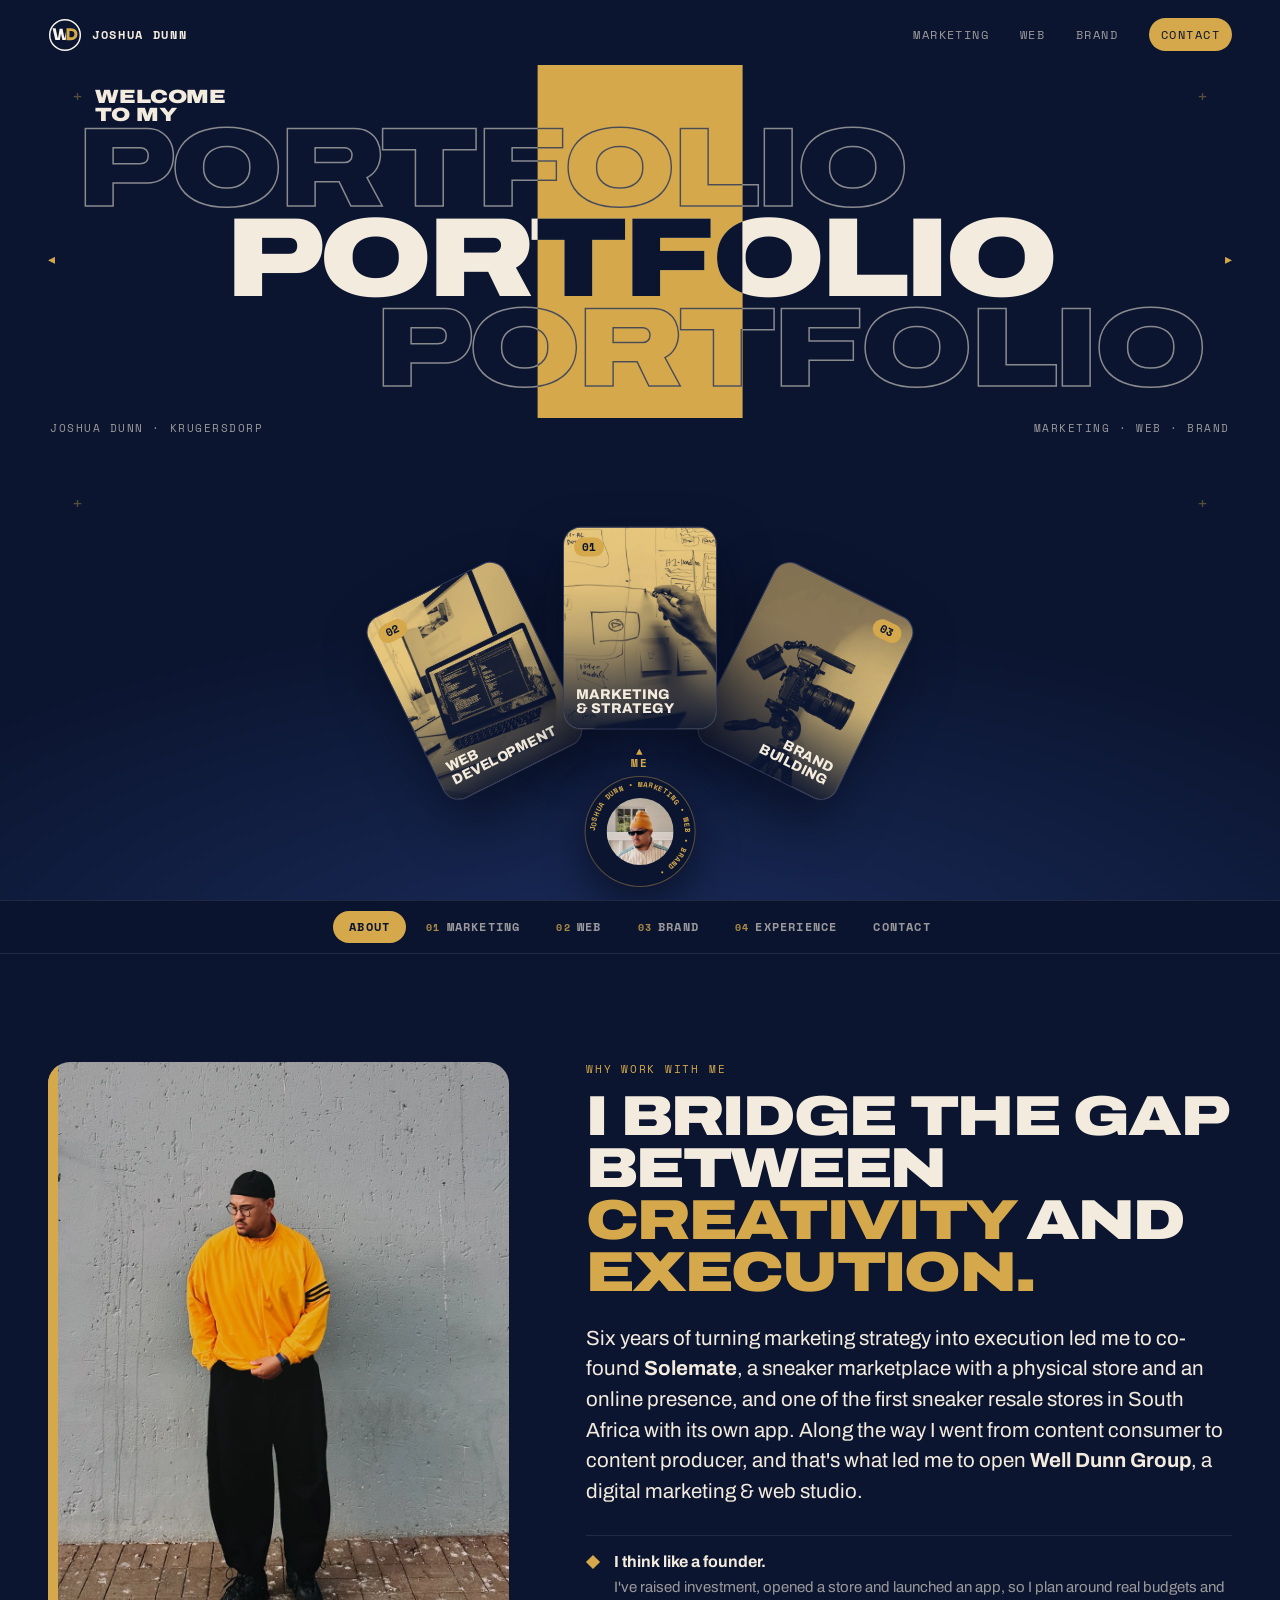
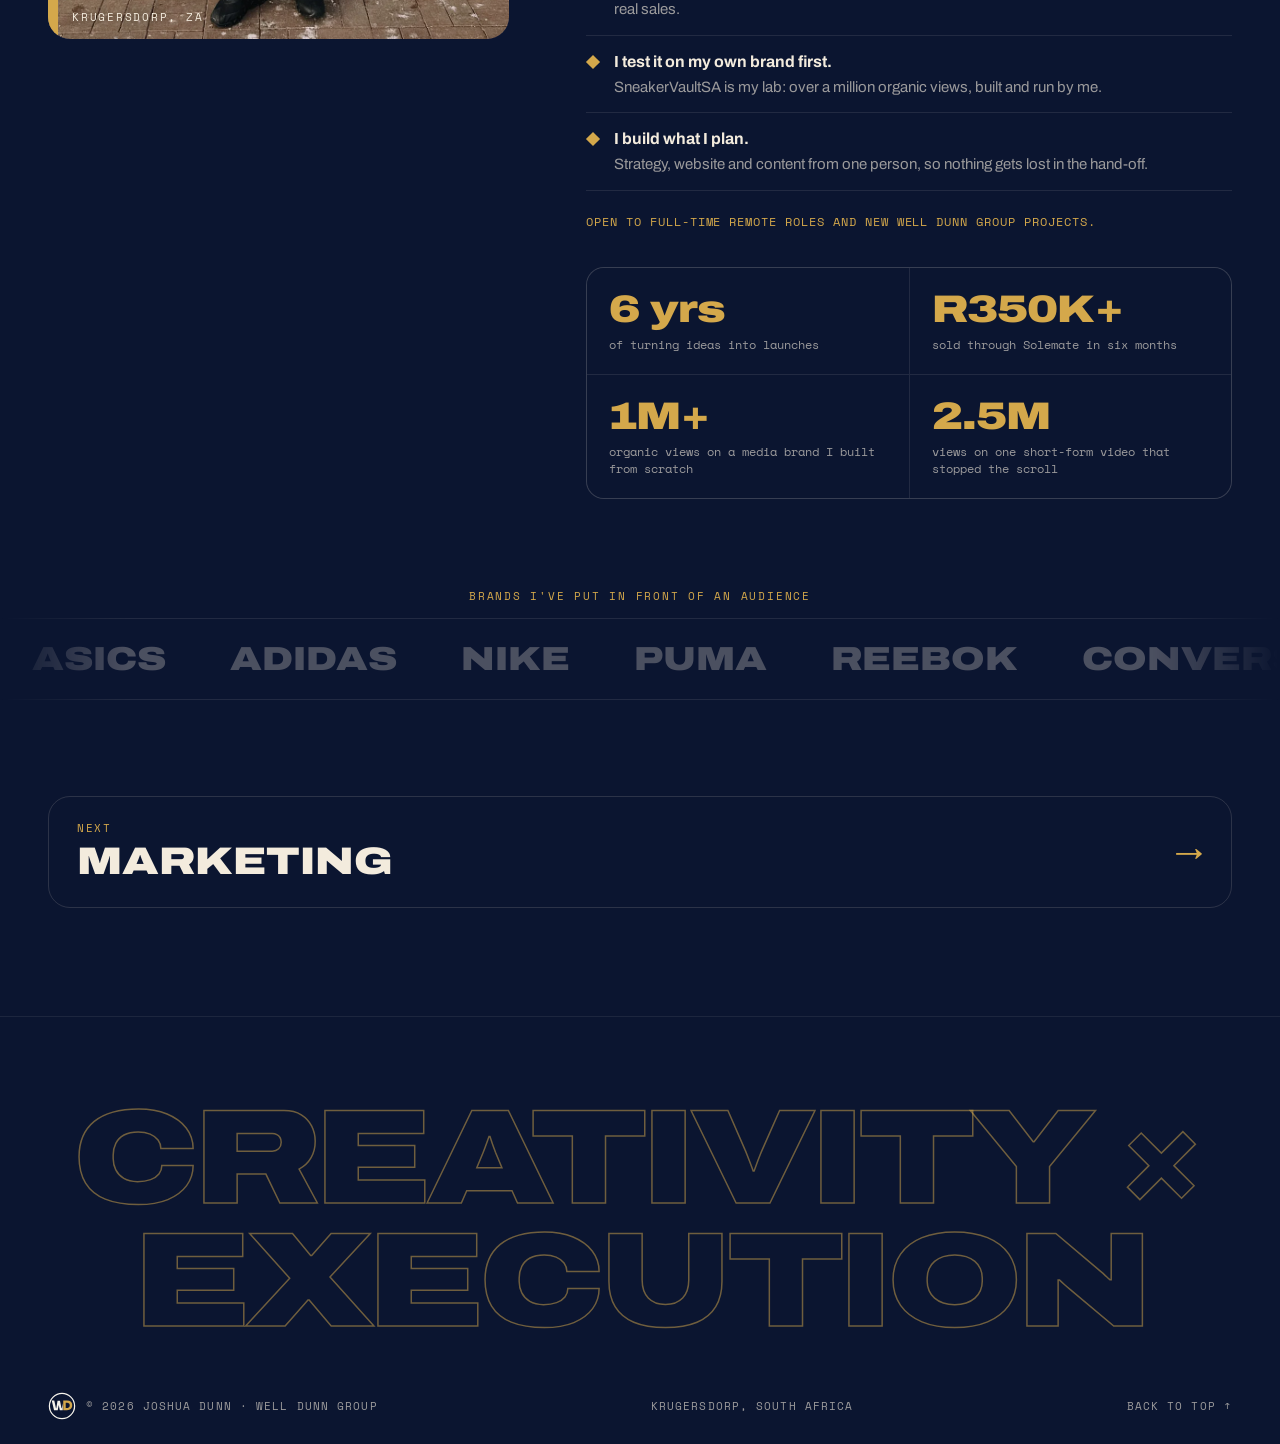
==== commit caa2b06d: "Fix Solemate dates to 2021-2023, reword Ask Patch R0 stat, set location to Krugersdorp Co-Authored-B" ====
--- a/index.html
+++ b/index.html
@@ -4,13 +4,13 @@
   <meta charset="utf-8">
   <meta name="viewport" content="width=device-width, initial-scale=1">
   <title>Joshua Dunn | Marketing, Strategy & Web</title>
-  <meta name="description" content="Joshua Dunn: marketing and strategy, web development and brand building from Johannesburg. Co-founder of Solemate and founder of Well Dunn Group.">
+  <meta name="description" content="Joshua Dunn: marketing and strategy, web development and brand building from Krugersdorp. Co-founder of Solemate and founder of Well Dunn Group.">
   <meta name="theme-color" content="#0B1530">
   <link rel="canonical" href="https://joshuadnn-eng.github.io/joshuadunn.github.io/">
   <meta property="og:type" content="website">
   <meta property="og:url" content="https://joshuadnn-eng.github.io/joshuadunn.github.io/">
   <meta property="og:title" content="Joshua Dunn | Marketing, Strategy &amp; Web">
-  <meta property="og:description" content="Joshua Dunn: marketing and strategy, web development and brand building from Johannesburg. Co-founder of Solemate and founder of Well Dunn Group.">
+  <meta property="og:description" content="Joshua Dunn: marketing and strategy, web development and brand building from Krugersdorp. Co-founder of Solemate and founder of Well Dunn Group.">
   <meta property="og:image" content="https://joshuadnn-eng.github.io/joshuadunn.github.io/assets/img/share-professional.jpg">
   <meta property="og:image:width" content="1200">
   <meta property="og:image:height" content="630">
@@ -64,7 +64,7 @@
       </div>
 
       <div class="subline">
-        <span>Joshua Dunn · Johannesburg</span>
+        <span>Joshua Dunn · Krugersdorp</span>
         <span>Marketing · Web · Brand</span>
       </div>
 
@@ -119,7 +119,7 @@
       <div class="wrap about-grid">
         <figure class="about-photo" data-reveal>
           <img src="assets/img/me/me-about.webp" alt="Joshua Dunn in a yellow track top and black trousers against a grey wall" loading="lazy">
-          <figcaption>Johannesburg, ZA</figcaption>
+          <figcaption>Krugersdorp, ZA</figcaption>
         </figure>
 
         <div class="about-copy">
@@ -187,7 +187,7 @@
         <article class="case">
           <div class="case-intro">
             <div class="case-text" data-reveal>
-              <p class="kicker">Case study · 2021 – 2024</p>
+              <p class="kicker">Case study · 2021 – 2023</p>
               <h3 class="h-case">Solemate</h3>
               <p class="role">Co-founder &amp; Head of Marketing and Community</p>
               <p>
@@ -218,7 +218,7 @@
             <li><span class="t-date">Nov 2022</span><span class="t-text">The Solemate app goes live</span></li>
             <li><span class="t-date">Feb 2023</span><span class="t-text">R1,000 Meta ad brings in about R10,000</span></li>
             <li><span class="t-date">Mar 2023</span><span class="t-text">We move fully online</span></li>
-            <li><span class="t-date">2024</span><span class="t-text">Funding runs out, operations stop</span></li>
+            <li><span class="t-date">2023</span><span class="t-text">Funding runs out, operations stop</span></li>
           </ol>
 
           <div class="system">
@@ -250,7 +250,7 @@
             <h4 class="h-sub">What it taught me</h4>
             <p>
               The pop-up made the sales. The screen didn't. When we went fully online in March 2023, sales
-              stopped, and by 2024 the funding had too. Now I never switch off a channel that's working until
+              stopped, and by the end of 2023 the funding had too. Now I never switch off a channel that's working until
               the new one has proven itself, and I keep a real-world touchpoint while a brand grows online.
             </p>
           </div>
@@ -378,7 +378,7 @@
             </p>
             <ul class="proof">
               <li><strong>15 pages</strong><span>with one page per service for local Google searches</span></li>
-              <li><strong>R0 a month</strong><span>for the "Ask Patch" helper: tap-to-answer, no AI fees</span></li>
+              <li><strong>R0</strong><span>a month in AI fees for the "Ask Patch" helper: tap-to-answer</span></li>
             </ul>
             <ul class="tags"><li>Brand refresh</li><li>Mascot</li><li>Local SEO</li><li>Value calculator</li></ul>
             <div class="links">
@@ -553,7 +553,7 @@
             </div>
           </li>
           <li class="job" data-reveal>
-            <span class="job-when">2021 – 2024</span>
+            <span class="job-when">2021 – 2023</span>
             <div>
               <h3>Co-founder &amp; Head of Marketing and Community <span>· Solemate</span></h3>
               <p>Built a sneaker marketplace with a pop-up store and its own app. Raised R500K, drove R350K+ in sales and grew Instagram from 0 to 1,600 in four months. <a href="work/solemate.html">Case study &#8599;</a></p>
@@ -632,7 +632,7 @@
         <img src="assets/img/logos/wdg-mark-reversed.svg" alt="" width="28" height="28">
         &copy; 2026 Joshua Dunn · Well Dunn Group
       </span>
-      <span>Johannesburg, South Africa</span>
+      <span>Krugersdorp, South Africa</span>
       <a href="#top">Back to top &#8593;</a>
     </div>
   </footer>
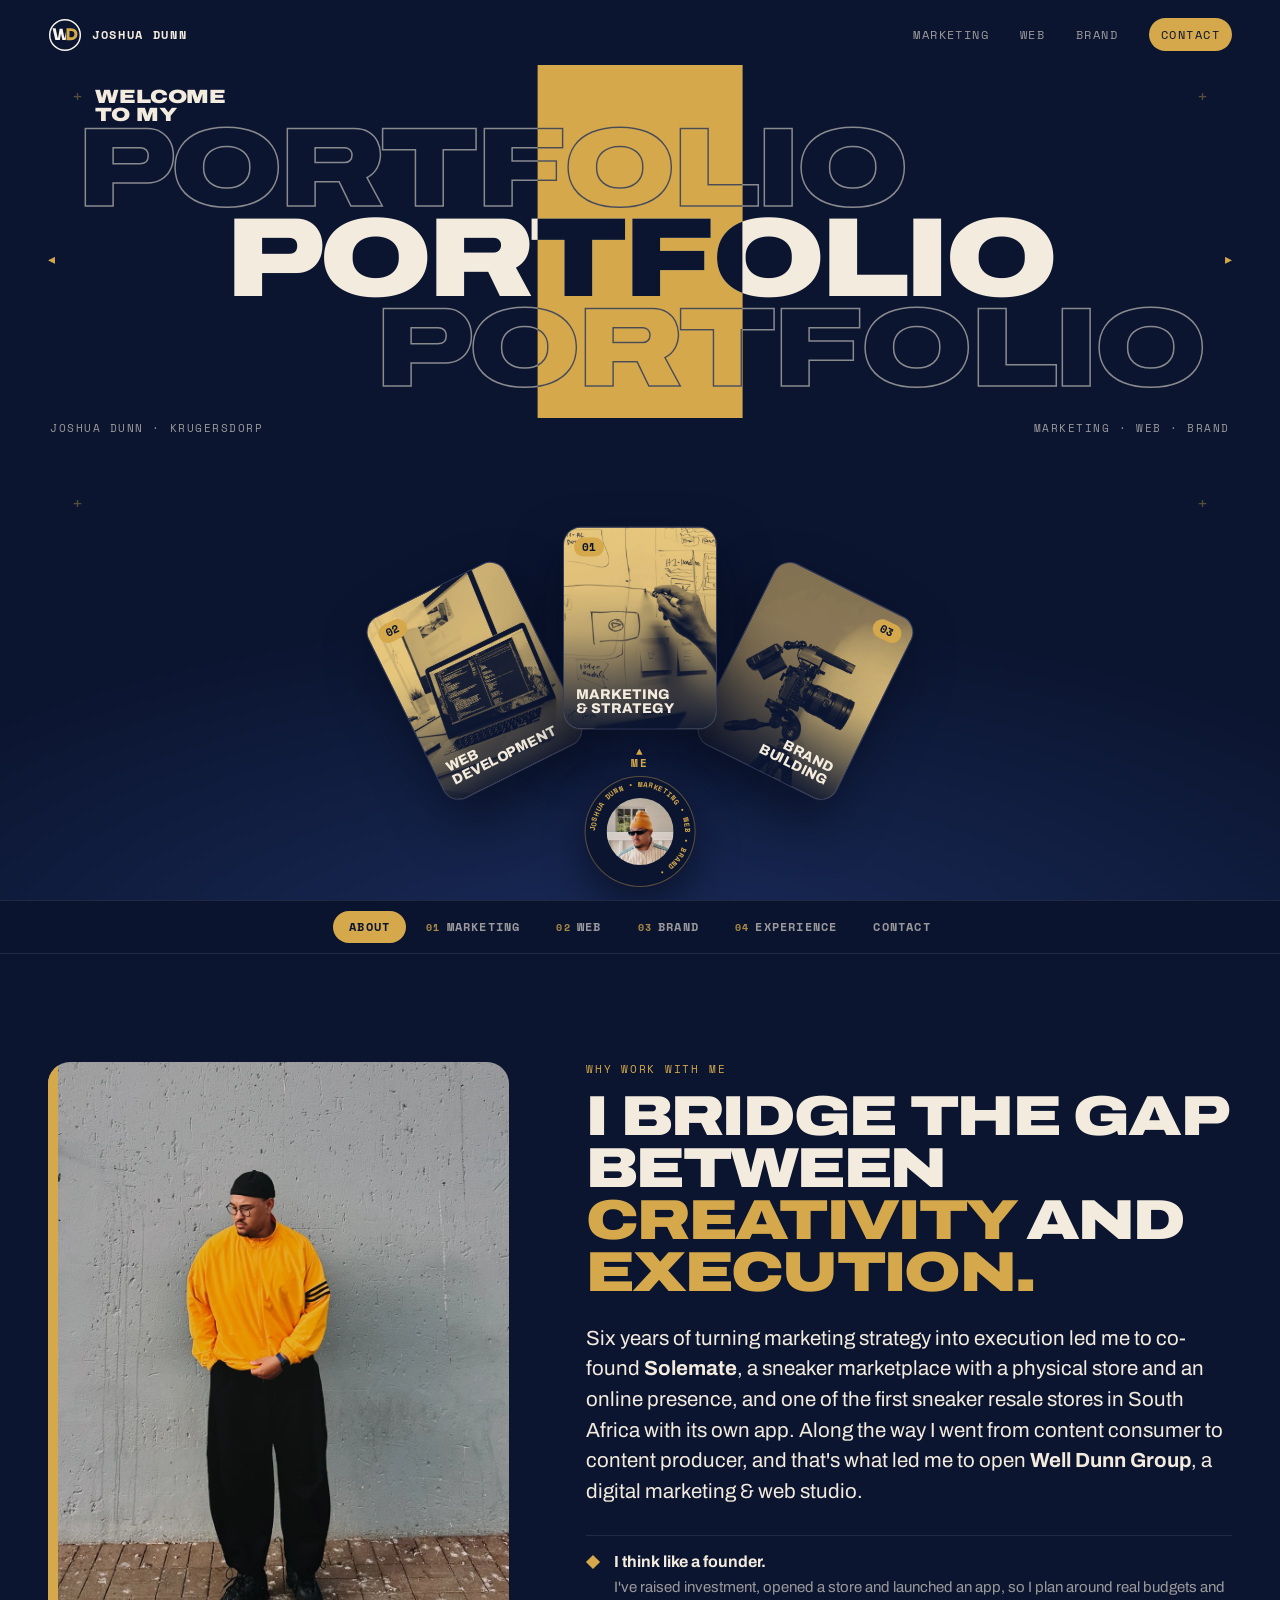
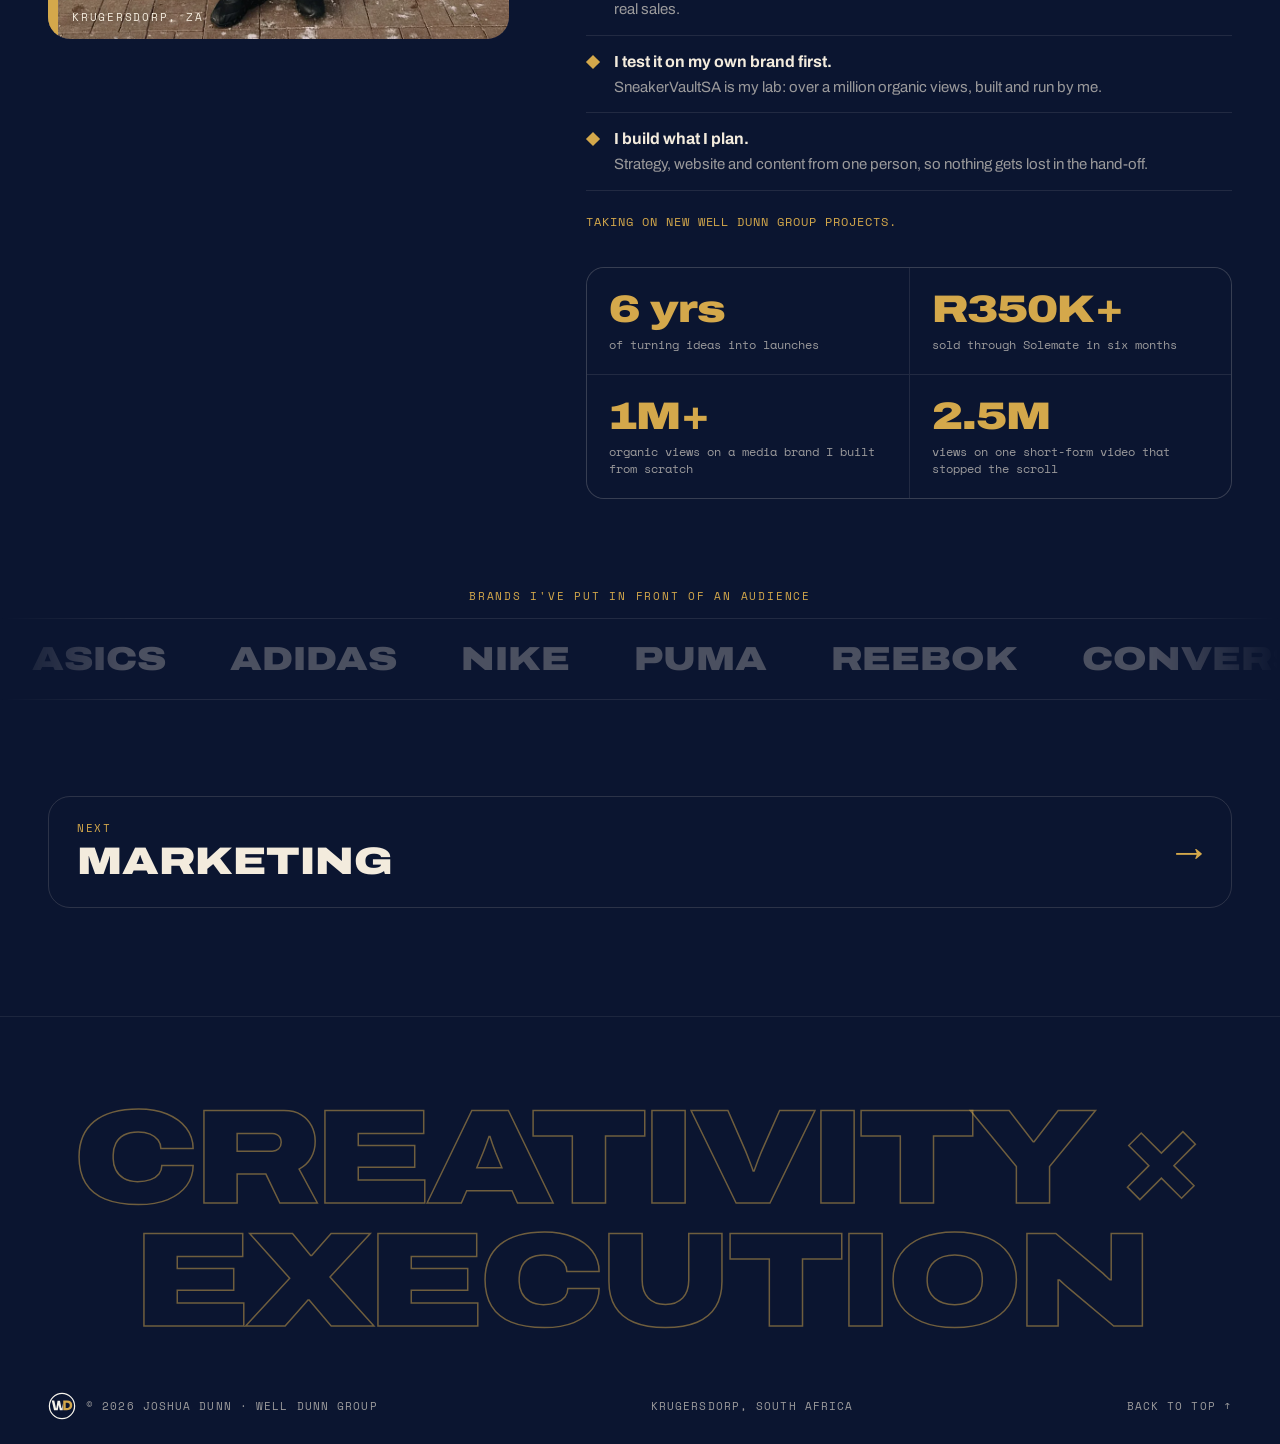
==== commit 656526e9: "Put 'Start a project' first in contact section and make availability line client-focused Co-Authored" ====
--- a/index.html
+++ b/index.html
@@ -148,7 +148,7 @@
             </li>
           </ul>
 
-          <p class="availability" data-reveal>Open to full-time remote roles and new Well Dunn Group projects.</p>
+          <p class="availability" data-reveal>Taking on new Well Dunn Group projects.</p>
 
           <ul class="stats" data-reveal>
             <li><strong>6 yrs</strong><span>of turning ideas into launches</span></li>
@@ -601,16 +601,16 @@
         <p class="lead" data-reveal>Pick the one that fits, and I'll get back to you within a day.</p>
 
         <div class="doors two" data-reveal>
+          <a class="door" href="https://wa.me/27844860239?text=Hi%20Joshua%2C%20I%27d%20like%20to%20start%20a%20project%20with%20Well%20Dunn%20Group." target="_blank" rel="noopener">
+            <span class="door-no">01</span>
+            <b>Start a project</b>
+            <span>Websites, brand identity, SEO and ads through Well Dunn Group.</span>
+            <i aria-hidden="true">&#8599;</i>
+          </a>
           <a class="door" href="mailto:joshuadnn@gmail.com?subject=Role%20for%20Joshua%20Dunn">
-            <span class="door-no">01</span>
+            <span class="door-no">02</span>
             <b>Hire me</b>
             <span>Full-time and remote roles in marketing, content and digital.</span>
-            <i aria-hidden="true">&#8599;</i>
-          </a>
-          <a class="door" href="https://wa.me/27844860239?text=Hi%20Joshua%2C%20I%27d%20like%20to%20start%20a%20project%20with%20Well%20Dunn%20Group." target="_blank" rel="noopener">
-            <span class="door-no">02</span>
-            <b>Start a project</b>
-            <span>Websites, brand identity, SEO and ads through Well Dunn Group.</span>
             <i aria-hidden="true">&#8599;</i>
           </a>
         </div>
